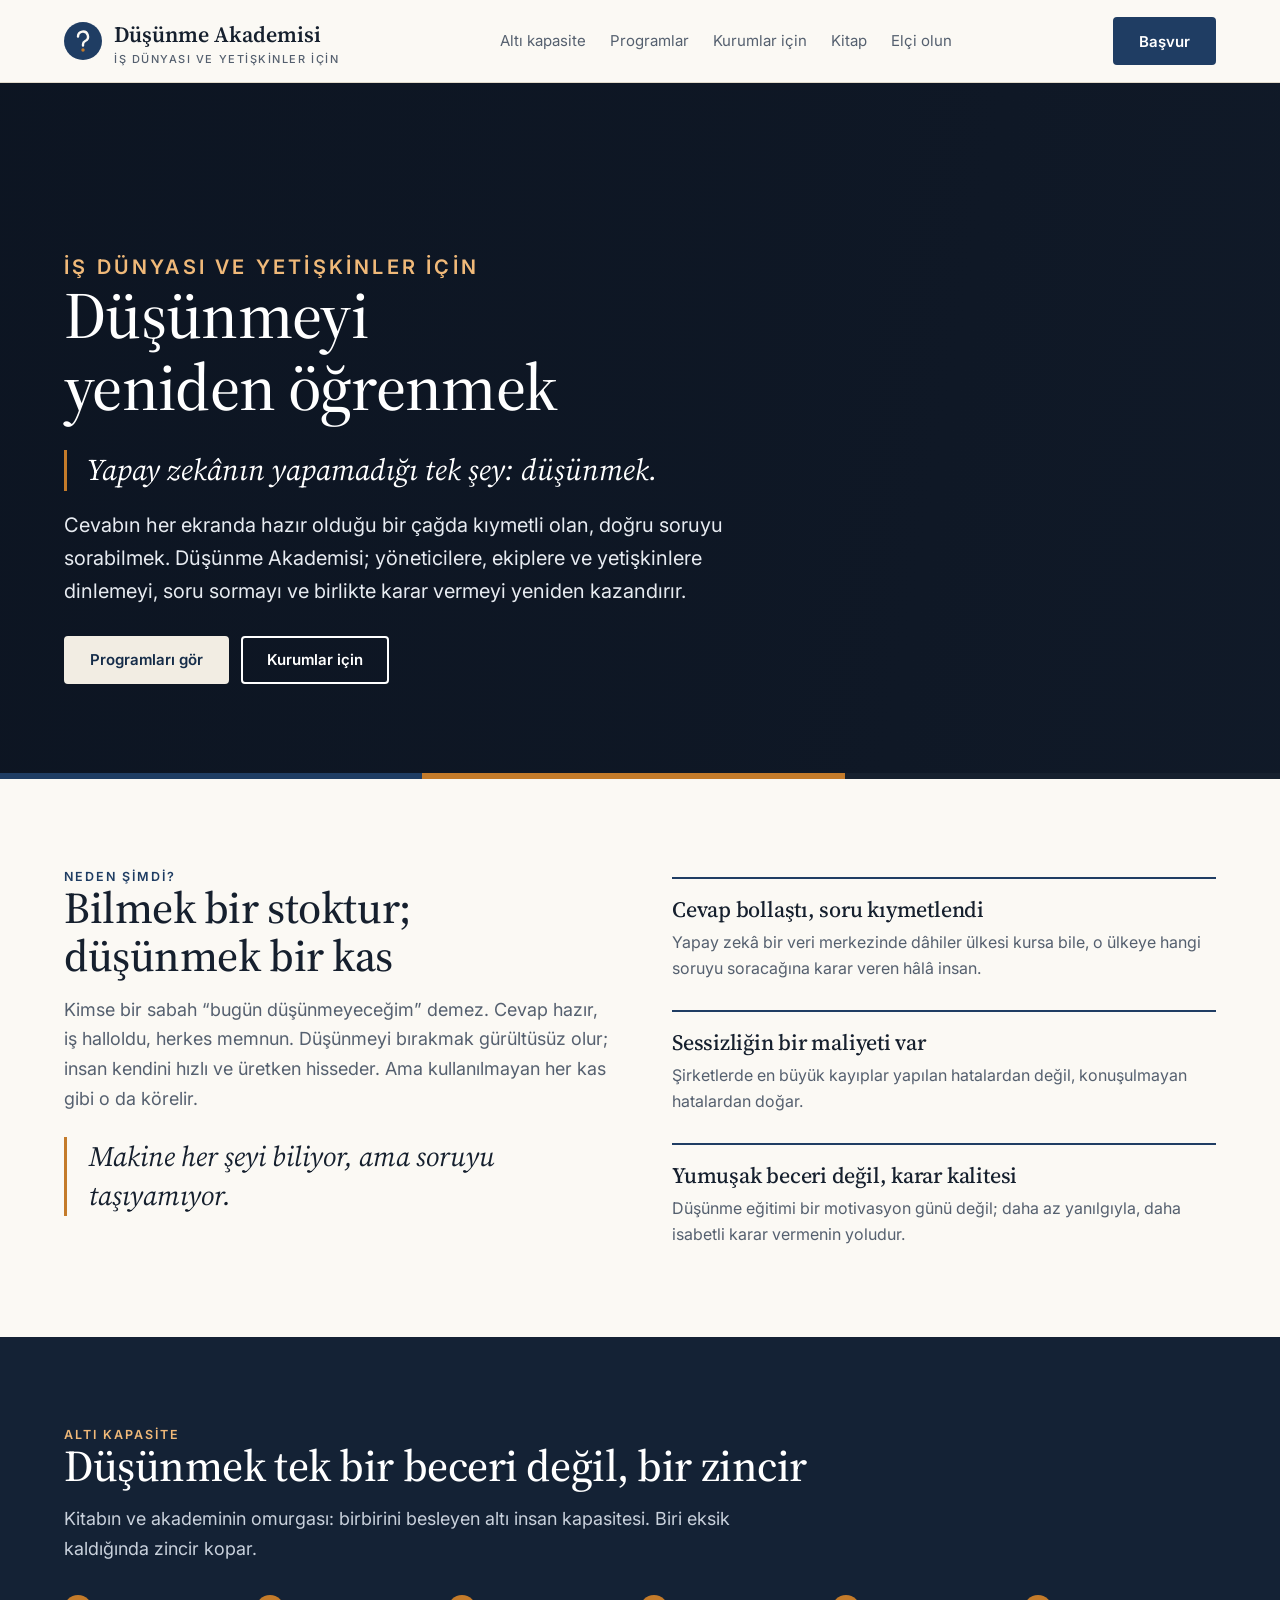
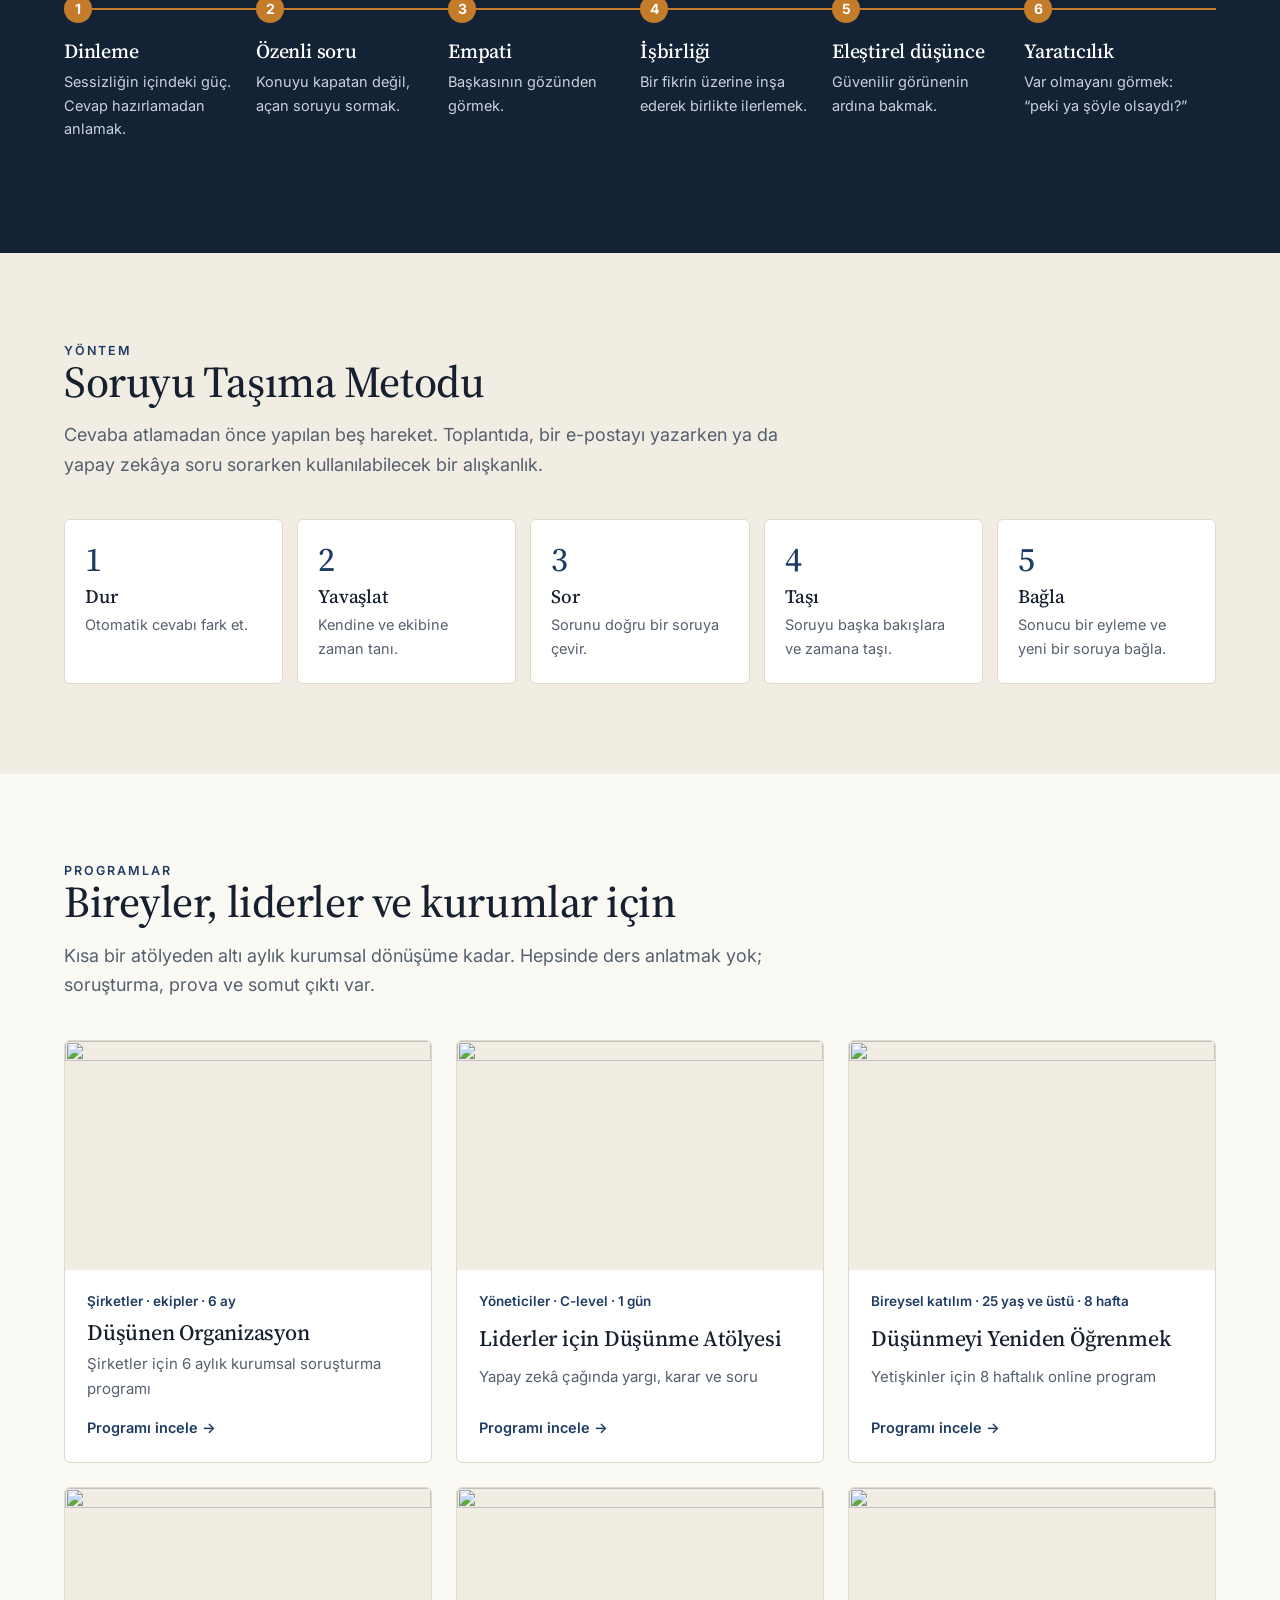
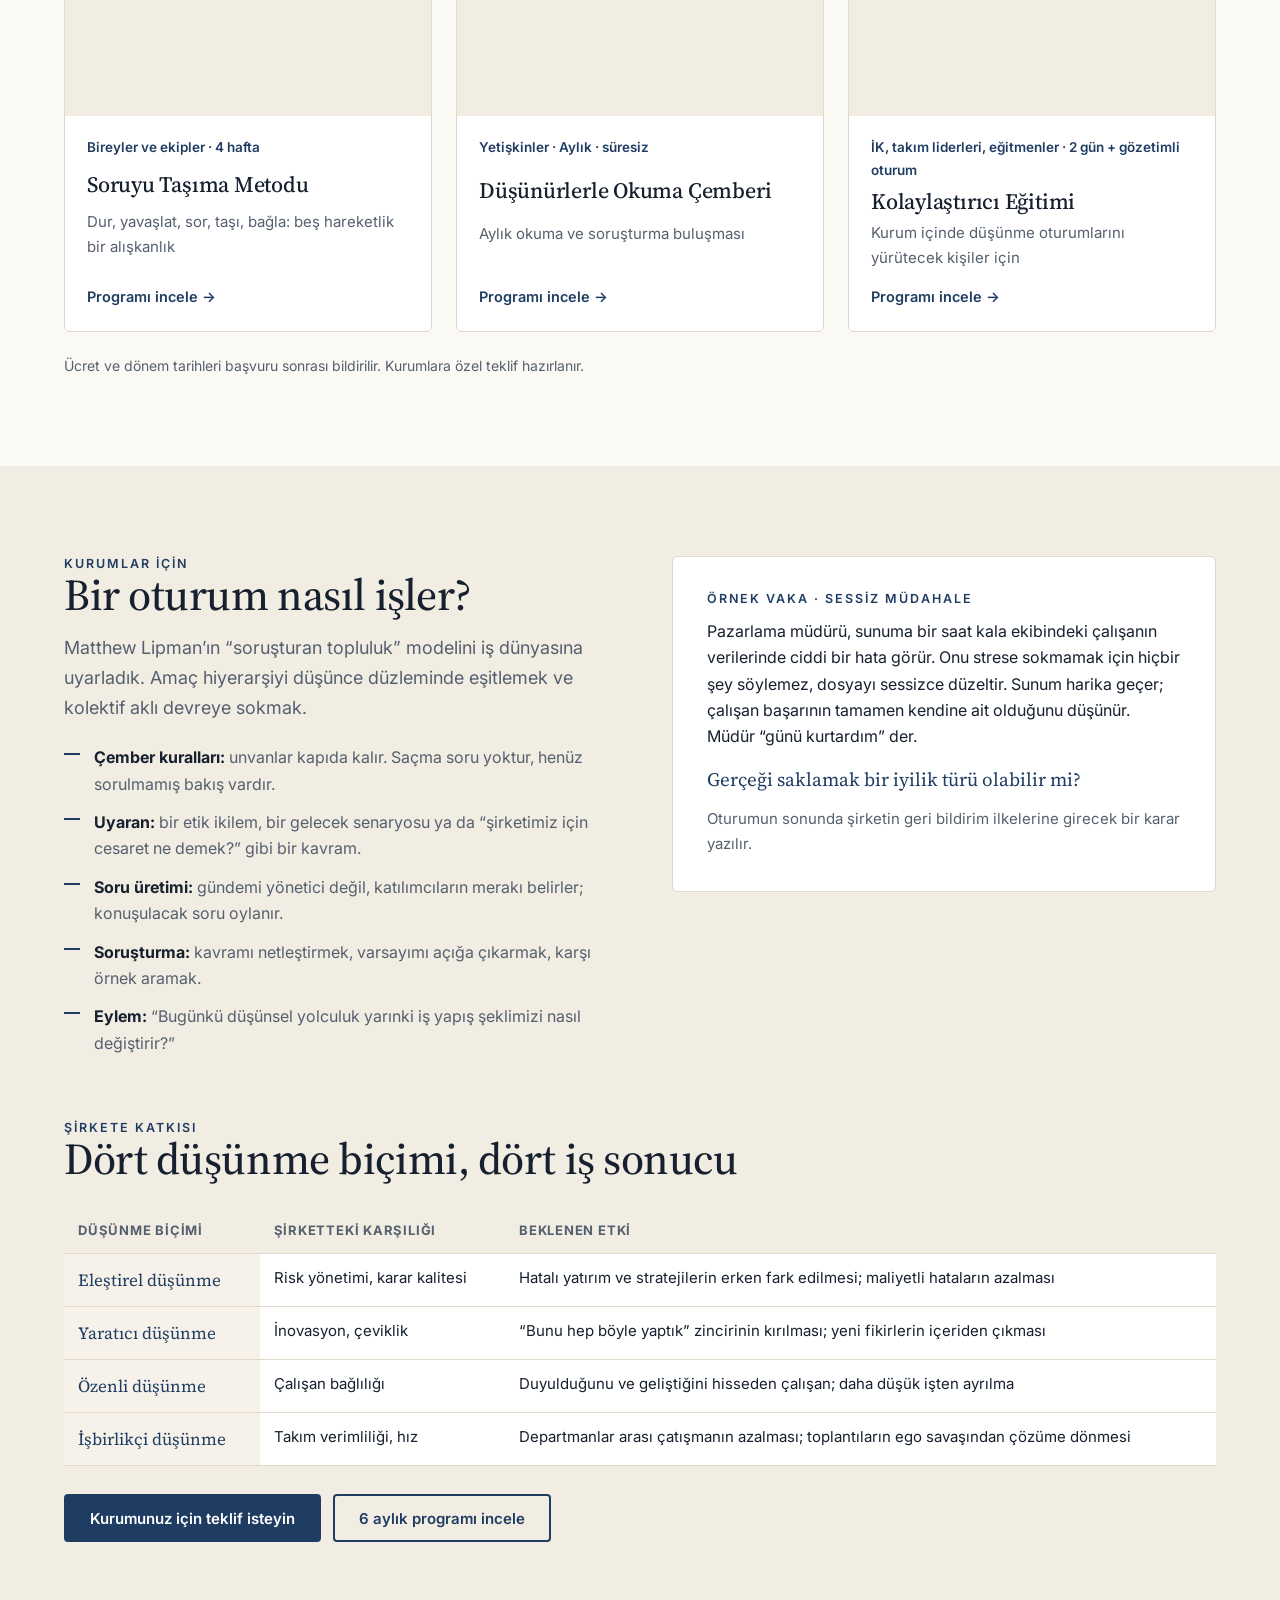
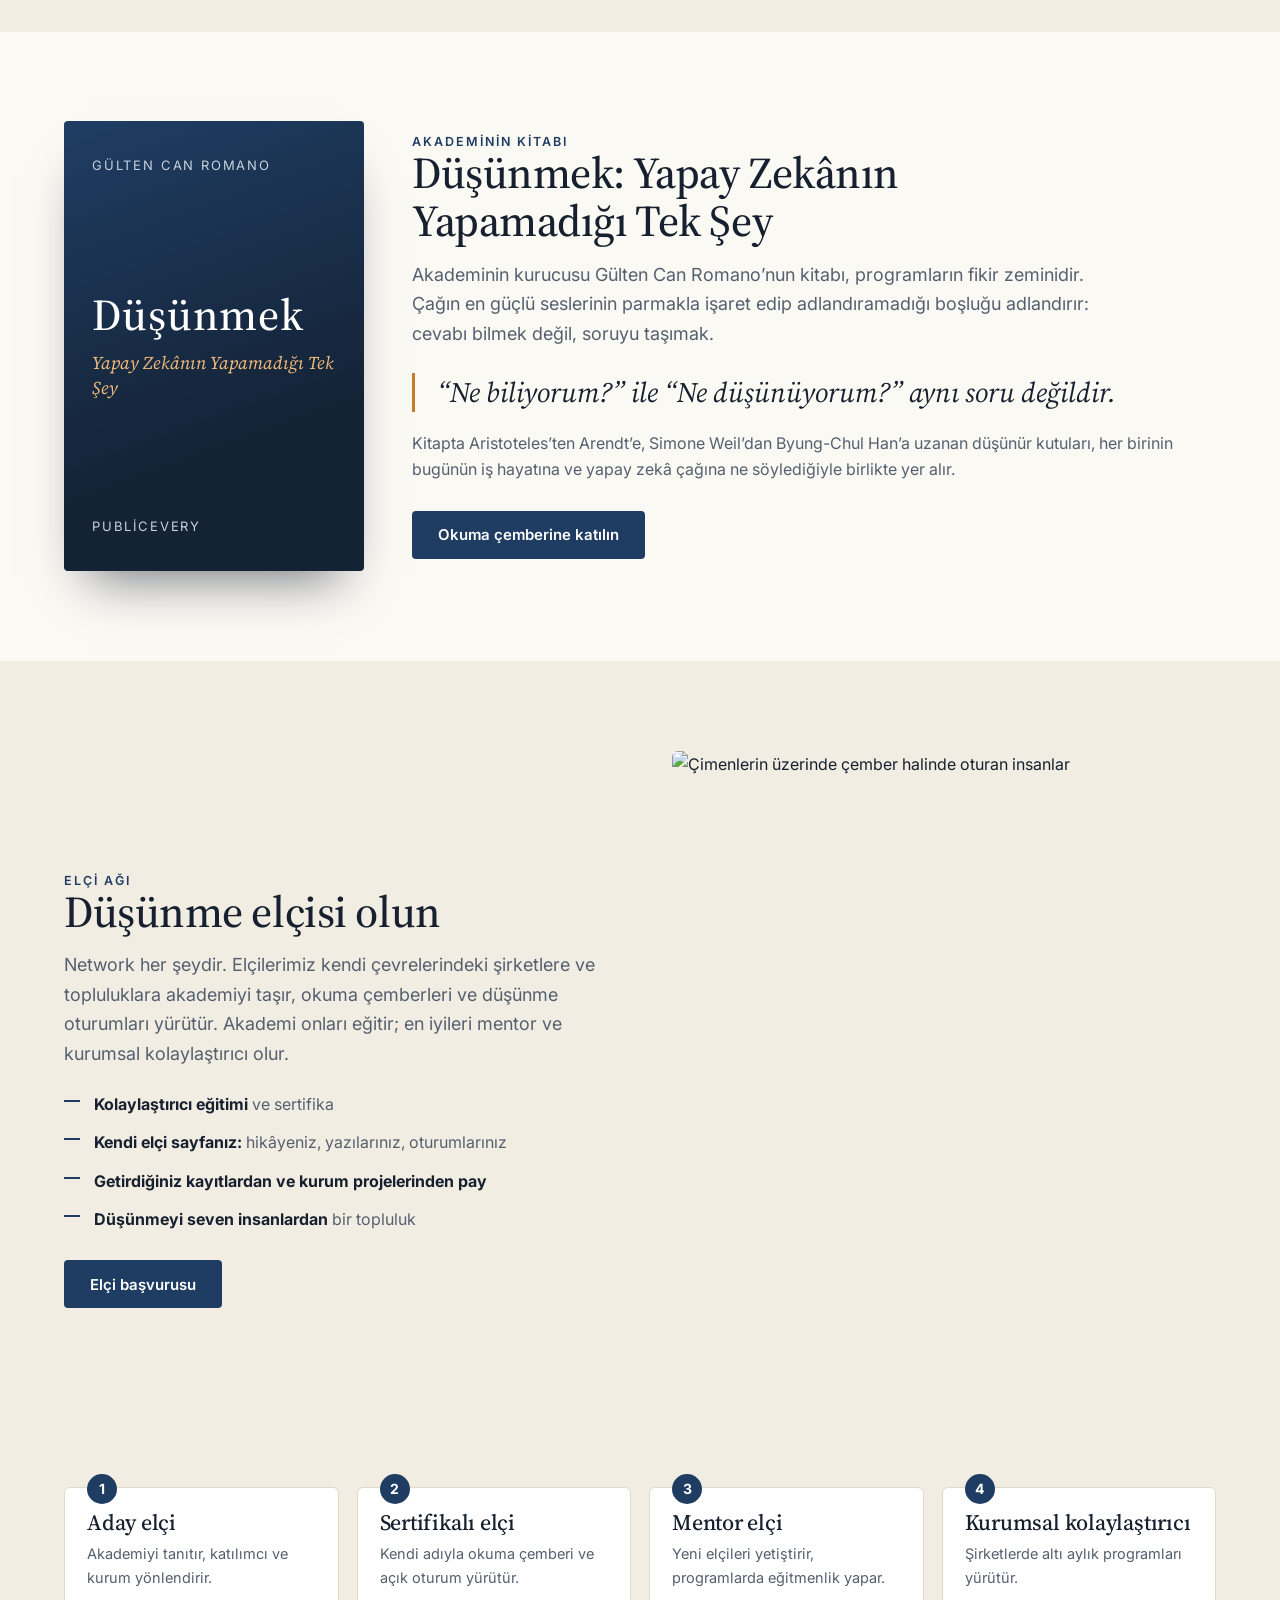
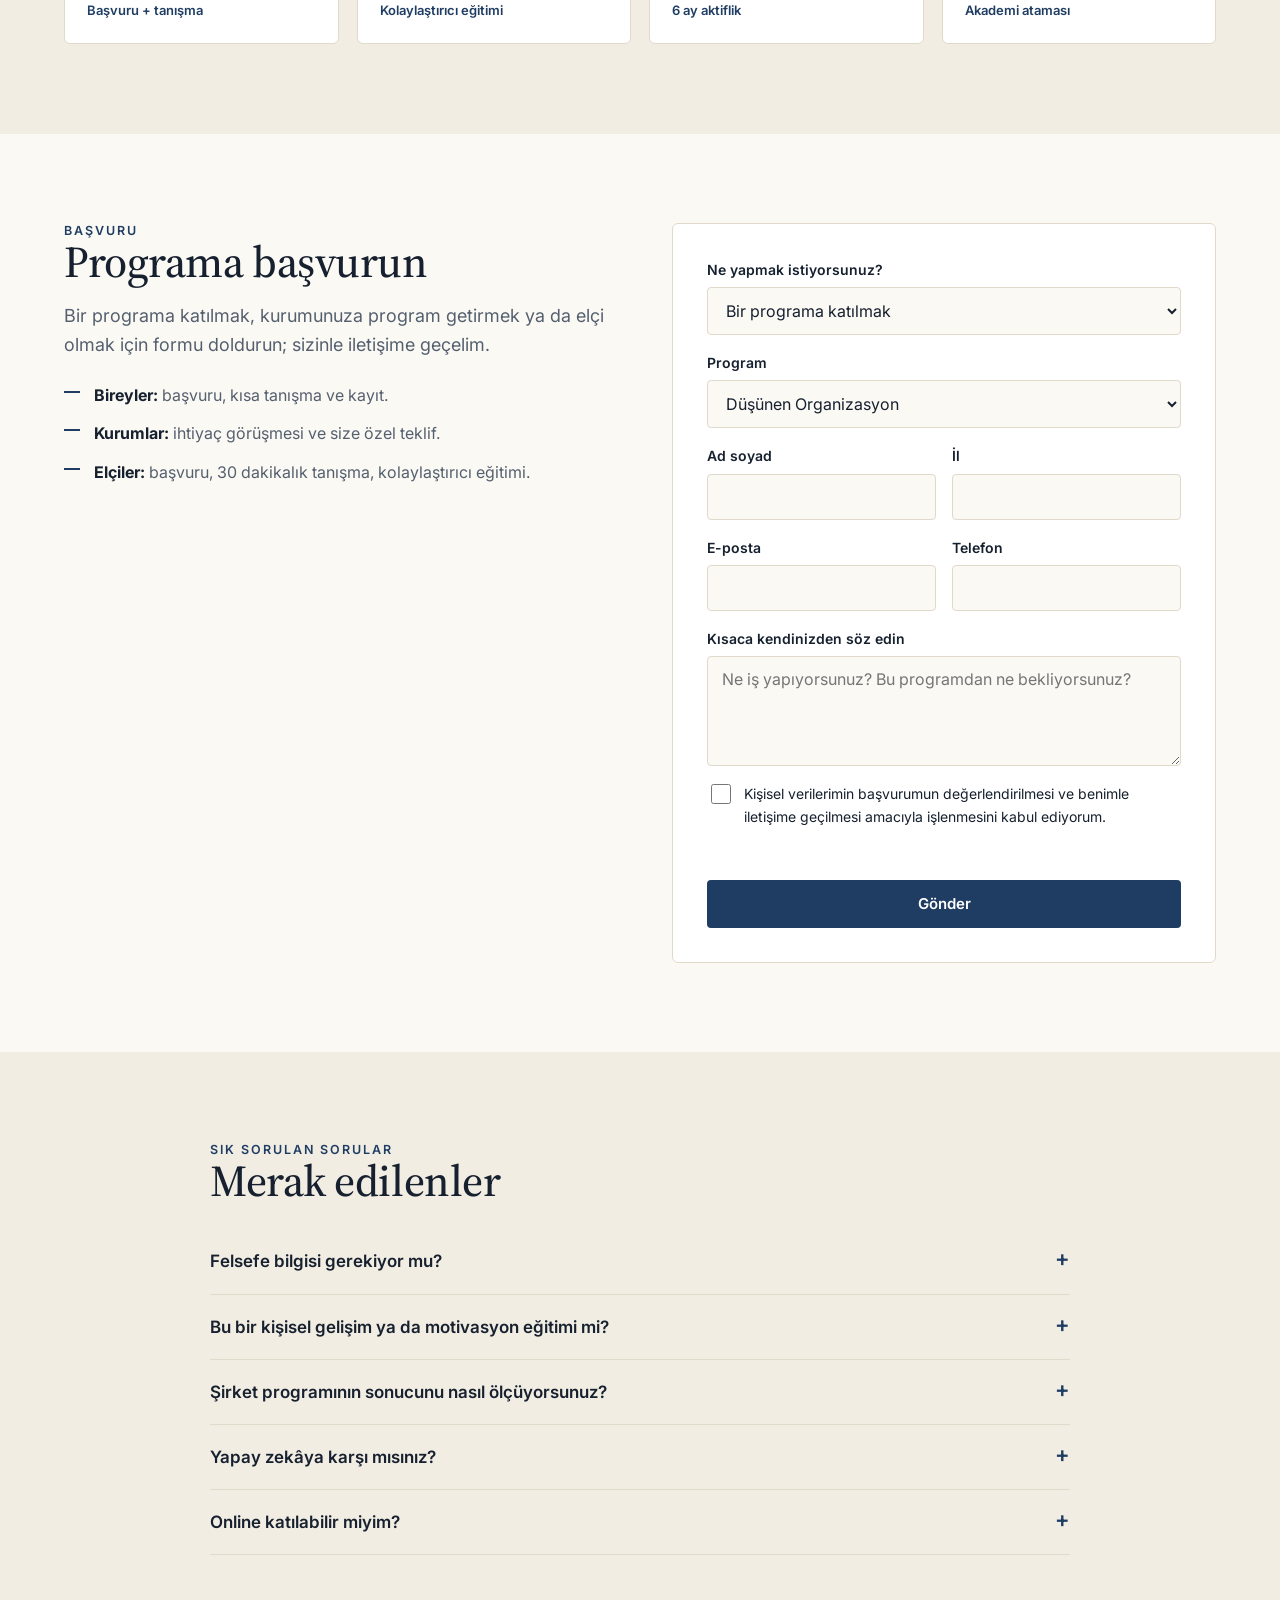
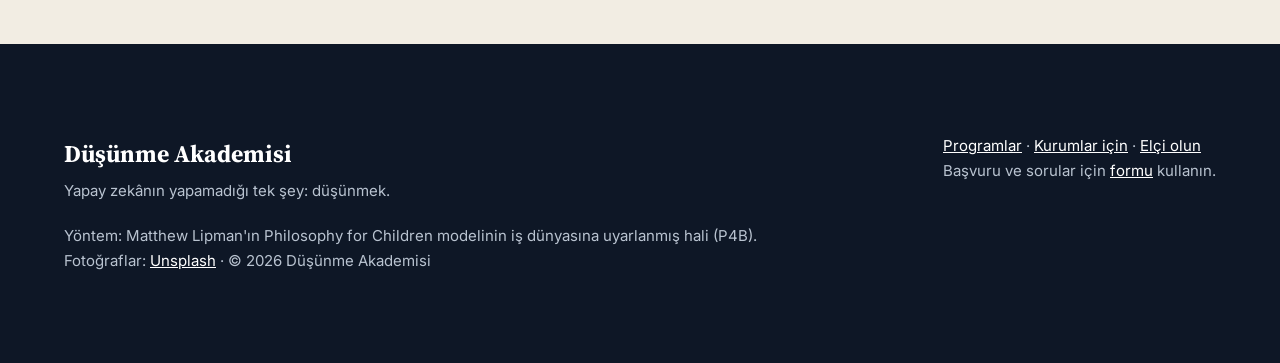
==== index.html @ ad2917e8 "Add files via upload" ====
<!DOCTYPE html>
<html lang="tr"><head><meta charset="utf-8"><meta name="viewport" content="width=device-width, initial-scale=1">
<title>Düşünme Akademisi — Yapay zekânın yapamadığı tek şey: düşünmek</title><meta name="description" content="İş dünyası ve yetişkinler için düşünme programları: liderler atölyesi, 6 aylık kurumsal soruşturma, Soruyu Taşıma Metodu, okuma çemberi ve elçi ağı."><link rel="canonical" href="https://cangulten-romano.github.io/dusunme-akademisi/">
<meta property="og:type" content="website"><meta property="og:site_name" content="Düşünme Akademisi"><meta property="og:title" content="Düşünme Akademisi — Yapay zekânın yapamadığı tek şey: düşünmek"><meta property="og:description" content="İş dünyası ve yetişkinler için düşünme programları: liderler atölyesi, 6 aylık kurumsal soruşturma, Soruyu Taşıma Metodu, okuma çemberi ve elçi ağı."><meta property="og:url" content="https://cangulten-romano.github.io/dusunme-akademisi/"><meta property="og:image" content="https://images.unsplash.com/photo-1616824726805-1c991ae55757?auto=format&fit=crop&w=1200&q=70"><meta name="twitter:card" content="summary_large_image">
<link rel="preconnect" href="https://fonts.googleapis.com"><link rel="preconnect" href="https://images.unsplash.com">
<link href="https://fonts.googleapis.com/css2?family=Source+Serif+4:ital,opsz,wght@0,8..60,400;0,8..60,500;0,8..60,600;1,8..60,400&family=Inter:wght@400;500;600;700&display=swap" rel="stylesheet">
<link rel="stylesheet" href="site.css">
<script type="application/ld+json">{"@context": "https://schema.org", "@type": "EducationalOrganization", "name": "Düşünme Akademisi", "url": "https://cangulten-romano.github.io/dusunme-akademisi/", "description": "İş dünyası ve yetişkinler için düşünme, soru sorma ve birlikte karar verme programları.", "founder": {"@type": "Person", "name": "Gülten Can Romano"}}</script>
</head><body>
<nav><a class="logo" href="index.html"><svg width="38" height="38" viewBox="0 0 38 38" aria-hidden="true"><rect width="38" height="38" rx="19" fill="#1f3d63"/><path d="M14 14.5a5 5 0 1 1 7.2 4.5c-1.4.7-2.2 1.6-2.2 3.2v1.3" stroke="#fbf9f4" stroke-width="2.4" fill="none" stroke-linecap="round"/><circle cx="19" cy="28" r="1.7" fill="#c47b2a"/></svg><span>Düşünme Akademisi<small>İş dünyası ve yetişkinler için</small></span></a>
<ul><li><a href="index.html#kapasiteler">Altı kapasite</a></li><li><a href="index.html#programlar">Programlar</a></li><li><a href="index.html#kurumlar">Kurumlar için</a></li><li><a href="index.html#kitap">Kitap</a></li><li><a href="index.html#elci">Elçi olun</a></li></ul>
<a class="btn" href="index.html#basvuru">Başvur</a></nav>

<header class="hero" style="background-image:url('https://images.unsplash.com/photo-1616824726805-1c991ae55757?auto=format&fit=crop&w=2000&q=70')"><div class="wrap">
<p class="kicker">İş dünyası ve yetişkinler için</p>
<h1>Düşünmeyi<br>yeniden öğrenmek</h1>
<p class="motto">Yapay zekânın yapamadığı tek şey: düşünmek.</p>
<p>Cevabın her ekranda hazır olduğu bir çağda kıymetli olan, doğru soruyu sorabilmek. Düşünme Akademisi; yöneticilere, ekiplere ve yetişkinlere dinlemeyi, soru sormayı ve birlikte karar vermeyi yeniden kazandırır.</p>
<div class="cta"><a class="btn light" href="#programlar">Programları gör</a><a class="btn lightline" href="#kurumlar">Kurumlar için</a></div>
</div></header>
<div class="rule" aria-hidden="true"></div>

<section class="band"><div class="wrap split" style="align-items:start">
<div><p class="kicker">Neden şimdi?</p>
<h2>Bilmek bir stoktur; düşünmek bir kas</h2>
<p class="lead">Kimse bir sabah “bugün düşünmeyeceğim” demez. Cevap hazır, iş halloldu, herkes memnun. Düşünmeyi bırakmak gürültüsüz olur; insan kendini hızlı ve üretken hisseder. Ama kullanılmayan her kas gibi o da körelir.</p>
<p class="quote">Makine her şeyi biliyor, ama soruyu taşıyamıyor.</p></div>
<div class="three" style="grid-template-columns:minmax(0,1fr);margin-top:8px">
<article><h3>Cevap bollaştı, soru kıymetlendi</h3><p>Yapay zekâ bir veri merkezinde dâhiler ülkesi kursa bile, o ülkeye hangi soruyu soracağına karar veren hâlâ insan.</p></article>
<article><h3>Sessizliğin bir maliyeti var</h3><p>Şirketlerde en büyük kayıplar yapılan hatalardan değil, konuşulmayan hatalardan doğar.</p></article>
<article><h3>Yumuşak beceri değil, karar kalitesi</h3><p>Düşünme eğitimi bir motivasyon günü değil; daha az yanılgıyla, daha isabetli karar vermenin yoludur.</p></article>
</div></div></section>

<section id="kapasiteler" class="band dark"><div class="wrap">
<p class="kicker">Altı kapasite</p>
<h2 style="color:#fff">Düşünmek tek bir beceri değil, bir zincir</h2>
<p class="lead">Kitabın ve akademinin omurgası: birbirini besleyen altı insan kapasitesi. Biri eksik kaldığında zincir kopar.</p>
<div class="chain">
<article><h3>Dinleme</h3><p>Sessizliğin içindeki güç. Cevap hazırlamadan anlamak.</p></article>
<article><h3>Özenli soru</h3><p>Konuyu kapatan değil, açan soruyu sormak.</p></article>
<article><h3>Empati</h3><p>Başkasının gözünden görmek.</p></article>
<article><h3>İşbirliği</h3><p>Bir fikrin üzerine inşa ederek birlikte ilerlemek.</p></article>
<article><h3>Eleştirel düşünce</h3><p>Güvenilir görünenin ardına bakmak.</p></article>
<article><h3>Yaratıcılık</h3><p>Var olmayanı görmek: “peki ya şöyle olsaydı?”</p></article>
</div></div></section>

<section class="band cream"><div class="wrap">
<p class="kicker">Yöntem</p>
<h2>Soruyu Taşıma Metodu</h2>
<p class="lead">Cevaba atlamadan önce yapılan beş hareket. Toplantıda, bir e-postayı yazarken ya da yapay zekâya soru sorarken kullanılabilecek bir alışkanlık.</p>
<div class="moves">
<article><b>1</b><h3>Dur</h3><p>Otomatik cevabı fark et.</p></article>
<article><b>2</b><h3>Yavaşlat</h3><p>Kendine ve ekibine zaman tanı.</p></article>
<article><b>3</b><h3>Sor</h3><p>Sorunu doğru bir soruya çevir.</p></article>
<article><b>4</b><h3>Taşı</h3><p>Soruyu başka bakışlara ve zamana taşı.</p></article>
<article><b>5</b><h3>Bağla</h3><p>Sonucu bir eyleme ve yeni bir soruya bağla.</p></article>
</div></div></section>

<section id="programlar" class="band"><div class="wrap">
<p class="kicker">Programlar</p>
<h2>Bireyler, liderler ve kurumlar için</h2>
<p class="lead">Kısa bir atölyeden altı aylık kurumsal dönüşüme kadar. Hepsinde ders anlatmak yok; soruşturma, prova ve somut çıktı var.</p>
<div class="cards"><a class="card" href="program-dusunen-organizasyon.html"><img src="https://images.unsplash.com/photo-1573164574511-73c773193279?auto=format&fit=crop&w=800&q=70" alt="" loading="lazy"><div><span class="m">Şirketler · ekipler · 6 ay</span><h3>Düşünen Organizasyon</h3><p>Şirketler için 6 aylık kurumsal soruşturma programı</p><span class="go">Programı incele →</span></div></a><a class="card" href="program-liderler-atolyesi.html"><img src="https://images.unsplash.com/photo-1586165368502-1bad197a6461?auto=format&fit=crop&w=800&q=70" alt="" loading="lazy"><div><span class="m">Yöneticiler · C-level · 1 gün</span><h3>Liderler için Düşünme Atölyesi</h3><p>Yapay zekâ çağında yargı, karar ve soru</p><span class="go">Programı incele →</span></div></a><a class="card" href="program-dusunmeyi-yeniden-ogrenmek.html"><img src="https://images.unsplash.com/photo-1483546416237-76fd26bbcdd1?auto=format&fit=crop&w=800&q=70" alt="" loading="lazy"><div><span class="m">Bireysel katılım · 25 yaş ve üstü · 8 hafta</span><h3>Düşünmeyi Yeniden Öğrenmek</h3><p>Yetişkinler için 8 haftalık online program</p><span class="go">Programı incele →</span></div></a><a class="card" href="program-soruyu-tasima-metodu.html"><img src="https://images.unsplash.com/photo-1509029032154-54ba8b3216d4?auto=format&fit=crop&w=800&q=70" alt="" loading="lazy"><div><span class="m">Bireyler ve ekipler · 4 hafta</span><h3>Soruyu Taşıma Metodu</h3><p>Dur, yavaşlat, sor, taşı, bağla: beş hareketlik bir alışkanlık</p><span class="go">Programı incele →</span></div></a><a class="card" href="program-okuma-cemberi.html"><img src="https://images.unsplash.com/photo-1525715843408-5c6ec44503b1?auto=format&fit=crop&w=800&q=70" alt="" loading="lazy"><div><span class="m">Yetişkinler · Aylık · süresiz</span><h3>Düşünürlerle Okuma Çemberi</h3><p>Aylık okuma ve soruşturma buluşması</p><span class="go">Programı incele →</span></div></a><a class="card" href="program-kolaylastirici-egitimi.html"><img src="https://images.unsplash.com/photo-1635321101901-7ac6eec3d371?auto=format&fit=crop&w=800&q=70" alt="" loading="lazy"><div><span class="m">İK, takım liderleri, eğitmenler · 2 gün + gözetimli oturum</span><h3>Kolaylaştırıcı Eğitimi</h3><p>Kurum içinde düşünme oturumlarını yürütecek kişiler için</p><span class="go">Programı incele →</span></div></a></div>
<p style="margin-top:22px;color:var(--soft);font-size:14px">Ücret ve dönem tarihleri başvuru sonrası bildirilir. Kurumlara özel teklif hazırlanır.</p>
</div></section>

<section id="kurumlar" class="band cream"><div class="wrap">
<div class="split" style="align-items:start">
<div><p class="kicker">Kurumlar için</p>
<h2>Bir oturum nasıl işler?</h2>
<p class="lead">Matthew Lipman’ın “soruşturan topluluk” modelini iş dünyasına uyarladık. Amaç hiyerarşiyi düşünce düzleminde eşitlemek ve kolektif aklı devreye sokmak.</p>
<ul class="ticks">
<li><b>Çember kuralları:</b> unvanlar kapıda kalır. Saçma soru yoktur, henüz sorulmamış bakış vardır.</li>
<li><b>Uyaran:</b> bir etik ikilem, bir gelecek senaryosu ya da “şirketimiz için cesaret ne demek?” gibi bir kavram.</li>
<li><b>Soru üretimi:</b> gündemi yönetici değil, katılımcıların merakı belirler; konuşulacak soru oylanır.</li>
<li><b>Soruşturma:</b> kavramı netleştirmek, varsayımı açığa çıkarmak, karşı örnek aramak.</li>
<li><b>Eylem:</b> “Bugünkü düşünsel yolculuk yarınki iş yapış şeklimizi nasıl değiştirir?”</li>
</ul></div>
<div class="case"><p class="kicker">Örnek vaka · Sessiz müdahale</p>
<p style="margin-top:12px">Pazarlama müdürü, sunuma bir saat kala ekibindeki çalışanın verilerinde ciddi bir hata görür. Onu strese sokmamak için hiçbir şey söylemez, dosyayı sessizce düzeltir. Sunum harika geçer; çalışan başarının tamamen kendine ait olduğunu düşünür. Müdür “günü kurtardım” der.</p>
<p class="q">Gerçeği saklamak bir iyilik türü olabilir mi?</p>
<p style="color:var(--soft);font-size:15px">Oturumun sonunda şirketin geri bildirim ilkelerine girecek bir karar yazılır.</p></div>
</div>
<p class="kicker" style="margin-top:64px">Şirkete katkısı</p><h2>Dört düşünme biçimi, dört iş sonucu</h2>
<div class="scroll"><table><thead><tr><th>Düşünme biçimi</th><th>Şirketteki karşılığı</th><th>Beklenen etki</th></tr></thead><tbody>
<tr><td class="u">Eleştirel düşünme</td><td>Risk yönetimi, karar kalitesi</td><td>Hatalı yatırım ve stratejilerin erken fark edilmesi; maliyetli hataların azalması</td></tr>
<tr><td class="u">Yaratıcı düşünme</td><td>İnovasyon, çeviklik</td><td>“Bunu hep böyle yaptık” zincirinin kırılması; yeni fikirlerin içeriden çıkması</td></tr>
<tr><td class="u">Özenli düşünme</td><td>Çalışan bağlılığı</td><td>Duyulduğunu ve geliştiğini hisseden çalışan; daha düşük işten ayrılma</td></tr>
<tr><td class="u">İşbirlikçi düşünme</td><td>Takım verimliliği, hız</td><td>Departmanlar arası çatışmanın azalması; toplantıların ego savaşından çözüme dönmesi</td></tr>
</tbody></table></div>
<div class="cta"><a class="btn" href="index.html?tip=kurum#basvuru" data-tip="kurum">Kurumunuz için teklif isteyin</a><a class="btn line" href="program-dusunen-organizasyon.html">6 aylık programı incele</a></div>
</div></section>

<section id="kitap" class="band"><div class="wrap book">
<div class="cover" role="img" aria-label="Düşünmek kitabının kapağı"><span>Gülten Can Romano</span><div><b>Düşünmek</b><i>Yapay Zekânın Yapamadığı Tek Şey</i></div><span>Publicevery</span></div>
<div><p class="kicker">Akademinin kitabı</p>
<h2>Düşünmek: Yapay Zekânın Yapamadığı Tek Şey</h2>
<p class="lead">Akademinin kurucusu Gülten Can Romano’nun kitabı, programların fikir zeminidir. Çağın en güçlü seslerinin parmakla işaret edip adlandıramadığı boşluğu adlandırır: cevabı bilmek değil, soruyu taşımak.</p>
<p class="quote">“Ne biliyorum?” ile “Ne düşünüyorum?” aynı soru değildir.</p>
<p style="color:var(--soft);margin-top:18px">Kitapta Aristoteles’ten Arendt’e, Simone Weil’dan Byung-Chul Han’a uzanan düşünür kutuları, her birinin bugünün iş hayatına ve yapay zekâ çağına ne söylediğiyle birlikte yer alır.</p>
<div class="cta"><a class="btn" href="program-okuma-cemberi.html">Okuma çemberine katılın</a></div></div>
</div></section>

<section id="elci" class="band cream"><div class="wrap split">
<div>
<p class="kicker">Elçi ağı</p>
<h2>Düşünme elçisi olun</h2>
<p class="lead">Network her şeydir. Elçilerimiz kendi çevrelerindeki şirketlere ve topluluklara akademiyi taşır, okuma çemberleri ve düşünme oturumları yürütür. Akademi onları eğitir; en iyileri mentor ve kurumsal kolaylaştırıcı olur.</p>
<ul class="ticks">
<li><b>Kolaylaştırıcı eğitimi</b> ve sertifika</li>
<li><b>Kendi elçi sayfanız:</b> hikâyeniz, yazılarınız, oturumlarınız</li>
<li><b>Getirdiğiniz kayıtlardan ve kurum projelerinden pay</b></li>
<li><b>Düşünmeyi seven insanlardan</b> bir topluluk</li>
</ul>
<div class="cta"><a class="btn" href="index.html?tip=elci#basvuru" data-tip="elci">Elçi başvurusu</a></div>
</div>
<div class="photo"><img src="https://images.unsplash.com/photo-1555069855-e580a9adbf43?auto=format&fit=crop&w=1000&q=70" alt="Çimenlerin üzerinde çember halinde oturan insanlar" loading="lazy"></div>
</div>
<div class="wrap ladder" style="margin-top:56px">
<article><span class="n">1</span><h3>Aday elçi</h3><p>Akademiyi tanıtır, katılımcı ve kurum yönlendirir.</p><div class="k">Başvuru + tanışma</div></article>
<article><span class="n">2</span><h3>Sertifikalı elçi</h3><p>Kendi adıyla okuma çemberi ve açık oturum yürütür.</p><div class="k">Kolaylaştırıcı eğitimi</div></article>
<article><span class="n">3</span><h3>Mentor elçi</h3><p>Yeni elçileri yetiştirir, programlarda eğitmenlik yapar.</p><div class="k">6 ay aktiflik</div></article>
<article><span class="n">4</span><h3>Kurumsal kolaylaştırıcı</h3><p>Şirketlerde altı aylık programları yürütür.</p><div class="k">Akademi ataması</div></article>
</div></section>

<section id="basvuru" class="band"><div class="wrap split" style="align-items:start">
<div><p class="kicker">Başvuru</p><h2 id="fh">Bize yazın</h2>
<p class="lead" id="fl">Bir programa katılmak, kurumunuza program getirmek ya da elçi olmak için formu doldurun; sizinle iletişime geçelim.</p>
<ul class="ticks"><li><b>Bireyler:</b> başvuru, kısa tanışma ve kayıt.</li><li><b>Kurumlar:</b> ihtiyaç görüşmesi ve size özel teklif.</li><li><b>Elçiler:</b> başvuru, 30 dakikalık tanışma, kolaylaştırıcı eğitimi.</li></ul></div>
<div>
<form id="f" action="https://formspree.io/f/mrpqpazq" method="POST" novalidate>
<input type="hidden" name="_subject" id="subj" value="Düşünme Akademisi – program başvurusu">
<label for="tip">Ne yapmak istiyorsunuz?<select id="tip" name="tip"><option value="program">Bir programa katılmak</option><option value="kurum">Kurumuma program getirmek</option><option value="elci">Elçi olmak</option></select></label>
<label for="program" id="program-l">Program<select id="program" name="program"><option value="dusunen-organizasyon">Düşünen Organizasyon</option><option value="liderler-atolyesi">Liderler için Düşünme Atölyesi</option><option value="dusunmeyi-yeniden-ogrenmek">Düşünmeyi Yeniden Öğrenmek</option><option value="soruyu-tasima-metodu">Soruyu Taşıma Metodu</option><option value="okuma-cemberi">Düşünürlerle Okuma Çemberi</option><option value="kolaylastirici-egitimi">Kolaylaştırıcı Eğitimi</option></select></label>
<div class="row"><label for="ad">Ad soyad<input id="ad" name="ad" autocomplete="name" required></label><label for="il">İl<input id="il" name="il" required></label></div>
<div class="row"><label for="eposta">E-posta<input id="eposta" name="email" type="email" autocomplete="email" required></label><label for="tel">Telefon<input id="tel" name="tel" type="tel" autocomplete="tel" required></label></div>
<div class="row" id="kurum-l" hidden><label for="kurum">Kurumun adı<input id="kurum" name="kurum" autocomplete="organization"></label><label for="kisi">Katılımcı sayısı<input id="kisi" name="katilimci_sayisi" inputmode="numeric"></label></div>
<label for="mesaj"><span id="mesaj-t">Kısaca kendinizden söz edin</span><textarea id="mesaj" name="mesaj"></textarea></label>
<label class="chk" for="kvkk"><input id="kvkk" name="kvkk_onay" value="evet" type="checkbox" required><span>Kişisel verilerimin başvurumun değerlendirilmesi ve benimle iletişime geçilmesi amacıyla işlenmesini kabul ediyorum.</span></label>
<p class="err" id="err" role="alert"></p>
<button class="btn" type="submit" id="gonder">Gönder</button>
</form>
<div class="ok" id="ok" role="status"><h3>Teşekkürler, mesajınız bize ulaştı</h3><p style="margin-top:8px;color:var(--soft)" id="okmsg"></p></div>
</div></div></section>

<section id="sss" class="band cream"><div class="wrap" style="max-width:860px">
<p class="kicker">Sık sorulan sorular</p><h2>Merak edilenler</h2>
<div style="margin-top:24px">
<details><summary>Felsefe bilgisi gerekiyor mu?</summary><p>Hayır. Programlar felsefe dersi değildir; düşünürler yalnızca birer uyaran olarak kullanılır. Gereken tek şey merak ve konuşmaya açık olmak.</p></details>
<details><summary>Bu bir kişisel gelişim ya da motivasyon eğitimi mi?</summary><p>Hayır. Hazır cevap ya da formül verilmez. Birlikte soru üretilir, soruşturulur ve somut bir karar ya da ilkeyle bitirilir.</p></details>
<details><summary>Şirket programının sonucunu nasıl ölçüyorsunuz?</summary><p>Oturumlar bir değerlendirme rubriğiyle izlenir; program başında ve sonunda ekip içi güven, karar süreçleri ve toplantı kalitesi üzerine kısa ölçümler yapılır, kuruma rapor verilir.</p></details>
<details><summary>Yapay zekâya karşı mısınız?</summary><p>Hayır. Yapay zekâyı düşünmenin yerine değil yanına koymayı öğretiyoruz: ona hangi soruyu soracağınıza ve cevabını nasıl sınayacağınıza karar veren siz olun diye.</p></details>
<details><summary>Online katılabilir miyim?</summary><p>Bireysel programlar online yürür. Liderler atölyesi ve kolaylaştırıcı eğitimi yüz yüzedir; okuma çemberi İstanbul’da ve online buluşur.</p></details>
</div></div></section>

<footer class="band"><div class="wrap">
<div><b style="font-family:'Source Serif 4',serif;font-size:24px">Düşünme Akademisi</b><p style="margin-top:6px">Yapay zekânın yapamadığı tek şey: düşünmek.</p></div>
<div><p><a href="index.html#programlar">Programlar</a> · <a href="index.html#kurumlar">Kurumlar için</a> · <a href="index.html#elci">Elçi olun</a></p><p>Başvuru ve sorular için <a href="index.html#basvuru">formu</a> kullanın.</p></div>
<div><p>Yöntem: Matthew Lipman'ın Philosophy for Children modelinin iş dünyasına uyarlanmış hali (P4B).</p><p>Fotoğraflar: <a href="https://unsplash.com" rel="noopener">Unsplash</a> · © 2026 Düşünme Akademisi</p></div>
</div></footer>
<script>
{
const $=id=>document.getElementById(id),f=$('f'),err=$('err');
function upd(){const t=$('tip').value;$('program-l').hidden=t!=='program';$('kurum-l').hidden=t!=='kurum';
 $('subj').value='Düşünme Akademisi – '+({program:'program başvurusu',elci:'elçi başvurusu',kurum:'kurum talebi'})[t];
 $('fh').textContent=({program:'Programa başvurun',elci:'Elçi başvurusu',kurum:'Kurumunuz için teklif'})[t];
 $('mesaj-t').textContent=({program:'Kısaca kendinizden söz edin',elci:'Neden düşünme elçisi olmak istiyorsunuz?',kurum:'İhtiyacınız'})[t];
 $('mesaj').placeholder=({program:'Ne iş yapıyorsunuz? Bu programdan ne bekliyorsunuz?',elci:'Hangi çevrelere ve şirketlere ulaşabilirsiniz?',kurum:'Hangi ekip, hangi konu (geri bildirim, karar alma, liderlik…), tercih ettiğiniz tarih'})[t];}
$('tip').addEventListener('change',upd);
document.querySelectorAll('[data-tip]').forEach(a=>a.addEventListener('click',()=>{$('tip').value=a.dataset.tip;upd()}));
const q=new URLSearchParams(location.search);if(q.get('tip'))$('tip').value=q.get('tip');if(q.get('program')){$('tip').value='program';$('program').value=q.get('program')}
upd();
f.addEventListener('submit',e=>{e.preventDefault();
 const need=['ad','il','eposta','tel'].filter(id=>!$(id).value.trim());
 if(need.length){err.textContent='Lütfen ad, il, e-posta ve telefon alanlarını doldurun.';$(need[0]).focus();return}
 if(!/^\S+@\S+\.\S+$/.test($('eposta').value.trim())){err.textContent='E-posta adresini kontrol edin.';$('eposta').focus();return}
 if($('tip').value==='kurum'&&!$('kurum').value.trim()){err.textContent='Lütfen kurumun adını yazın.';$('kurum').focus();return}
 if(!$('kvkk').checked){err.textContent='Devam etmek için kişisel veri onayını işaretleyin.';return}
 err.textContent='';const b=$('gonder');b.disabled=true;b.textContent='Gönderiliyor…';
 const fd=new FormData(f);if($('program-l').hidden)fd.delete('program');if($('kurum-l').hidden){fd.delete('kurum');fd.delete('katilimci_sayisi')}
 fetch(f.action,{method:'POST',body:fd,headers:{Accept:'application/json'}}).then(async r=>{if(!r.ok){let m='';try{m=((await r.json()).errors||[]).map(x=>x.message).join(' ')}catch(_){}throw new Error(m)}
  $('okmsg').textContent=$('ad').value.trim()+', mesajınız alındı. En kısa sürede sizinle iletişime geçeceğiz.';f.style.display='none';$('ok').classList.add('show')})
 .catch(x=>{err.textContent=x.message?('Gönderilemedi: '+x.message):'Şu an gönderilemedi. Lütfen birazdan tekrar deneyin.'})
 .finally(()=>{b.disabled=false;b.textContent='Gönder'})});
}
</script>
</body></html>
---- site.css ----
:root{--ink:#16202e;--soft:#55606f;--bordo:#1f3d63;--bordod:#152c49;--cream:#f2ede3;--paper:#fbf9f4;--gold:#c47b2a;--line:#e1dacb}
*{box-sizing:border-box;min-width:0}
html{scroll-behavior:smooth}
body{margin:0;background:var(--paper);color:var(--ink);font:16px/1.65 Inter,system-ui,sans-serif;overflow-x:clip}
a{color:inherit}img{display:block;max-width:100%}
h1,h2,h3{font-family:'Source Serif 4',Georgia,serif;font-weight:500;line-height:1.1;letter-spacing:-.01em;text-wrap:balance;margin:0}
h1{font-size:clamp(38px,5.4vw,66px)}h2{font-size:clamp(30px,3.6vw,44px)}h3{font-size:22px}
p{margin:0}
.wrap{max-width:1180px;margin:0 auto}
.band{padding-block:clamp(52px,7vw,100px);padding-inline:max(5vw,16px)}
.kicker{font:600 12.5px Inter,sans-serif;letter-spacing:.16em;text-transform:uppercase;color:var(--bordo)}
.lead{font-size:18px;color:var(--soft);margin-top:14px;max-width:40em}
.center{text-align:center}.center .lead{margin-inline:auto}
nav{display:flex;flex-wrap:wrap;align-items:center;justify-content:space-between;gap:12px 24px;padding:16px max(5vw,16px);background:var(--paper);border-bottom:1px solid var(--line);position:sticky;top:0;z-index:10}
.logo{display:flex;align-items:center;gap:12px;text-decoration:none;font-family:'Source Serif 4',serif;font-size:22px;font-weight:600;color:var(--ink)}
.logo small{display:block;font:500 11px Inter,sans-serif;letter-spacing:.14em;text-transform:uppercase;color:var(--soft)}
nav ul{display:flex;flex-wrap:wrap;gap:6px 24px;list-style:none;margin:0;padding:0;font-size:15px}
nav ul a{text-decoration:none;color:var(--soft)}nav ul a:hover{color:var(--bordo)}
.btn{display:inline-flex;align-items:center;justify-content:center;min-height:48px;padding:0 24px;border-radius:4px;font:600 15px Inter,sans-serif;text-decoration:none;border:2px solid var(--bordo);background:var(--bordo);color:#fff;cursor:pointer}
.btn:hover{background:var(--bordod);border-color:var(--bordod)}
.btn.line{background:transparent;color:var(--bordo)}
.btn.light{background:var(--cream);border-color:var(--cream);color:var(--bordod)}
.btn.lightline{background:transparent;border-color:#fff;color:#fff}
.btn:focus-visible,input:focus-visible,select:focus-visible,textarea:focus-visible,summary:focus-visible{outline:3px solid var(--gold);outline-offset:2px}
.cta{display:flex;flex-wrap:wrap;gap:12px;margin-top:28px}
.hero{position:relative;color:#fff;padding:clamp(90px,12vw,160px) max(5vw,16px) clamp(56px,7vw,96px);background:#121c2b center/cover}
.hero::before{content:"";position:absolute;inset:0;background:linear-gradient(100deg,rgba(12,20,33,.88) 0%,rgba(12,20,33,.62) 55%,rgba(12,20,33,.3))}
.hero .wrap{position:relative}
.hero p{font-size:clamp(17px,1.6vw,20px);max-width:36em;margin-top:18px;color:#e7ebf1}
.hero .kicker{color:#f0b979}
.rule{height:6px;background:linear-gradient(90deg,var(--bordo) 0 33%,var(--gold) 33% 66%,var(--ink) 66%)}
.three{display:grid;grid-template-columns:repeat(3,minmax(0,1fr));gap:28px;margin-top:40px}
.three article{border-top:2px solid var(--bordo);padding-top:18px}
.three p{color:var(--soft);margin-top:8px}
.cards{display:grid;grid-template-columns:repeat(auto-fill,minmax(300px,1fr));gap:24px;margin-top:40px}
.card{display:flex;flex-direction:column;background:#fff;border:1px solid var(--line);border-radius:6px;overflow:hidden;text-decoration:none;transition:box-shadow .2s,transform .2s}
.card:hover{box-shadow:0 18px 40px -26px rgba(20,35,60,.45);transform:translateY(-2px)}
.card img{width:100%;aspect-ratio:16/10;object-fit:cover;background:var(--cream)}
.card div{padding:20px 22px 22px;display:grid;gap:8px;flex:1}
.card .m{font-size:13.5px;color:var(--bordo);font-weight:600}
.card p{color:var(--soft);font-size:15px}
.card .go{margin-top:auto;padding-top:6px;color:var(--bordo);font-weight:600;font-size:14.5px}
.cream{background:var(--cream)}
.dark{background:#142235;color:#eef1f5}.dark .lead,.dark p{color:#c9d1dc}.dark .kicker{color:#f0b979}
.steps{display:grid;grid-template-columns:repeat(3,minmax(0,1fr));gap:2px;margin-top:40px;background:var(--line);border:1px solid var(--line)}
.steps article{background:var(--paper);padding:26px}
.steps .n{font:500 44px/1 'Source Serif 4',serif;color:var(--gold)}
.steps .age{font-size:14px;font-weight:600;color:var(--bordo);margin-top:10px}
.steps p{color:var(--soft);font-size:15px;margin-top:8px}
.method{display:grid;grid-template-columns:repeat(3,minmax(0,1fr));gap:24px;margin-top:40px}
.method div{border-left:2px solid var(--gold);padding-left:18px}
.method b{display:block;font-family:'Source Serif 4',serif;font-size:20px;font-weight:500;color:#fff}
.method span{display:block;font-size:13px;letter-spacing:.08em;text-transform:uppercase;color:#f0b979;margin-bottom:6px}
.ladder{display:grid;grid-template-columns:repeat(4,minmax(0,1fr));gap:18px;margin-top:40px}
.ladder article{background:#fff;border:1px solid var(--line);border-radius:6px;padding:22px;position:relative}
.ladder .n{position:absolute;top:-14px;left:22px;background:var(--bordo);color:#fff;font-weight:700;width:30px;height:30px;border-radius:50%;display:grid;place-items:center;font-size:14px}
.ladder p{color:var(--soft);font-size:14.5px;margin-top:8px}
.ladder .k{font-size:13px;font-weight:600;color:var(--bordo);margin-top:10px}
.split{display:grid;grid-template-columns:minmax(0,1fr) minmax(0,1fr);gap:40px 64px;align-items:center}
.photo{border-radius:6px;overflow:hidden;aspect-ratio:4/5;background:var(--cream)}.photo img{width:100%;height:100%;object-fit:cover}
ul.ticks{list-style:none;padding:0;margin:22px 0 0;display:grid;gap:12px}
ul.ticks li{padding-left:30px;position:relative;color:var(--soft)}
ul.ticks li::before{content:"";position:absolute;left:0;top:9px;width:16px;height:2px;background:var(--bordo)}
ul.ticks b{color:var(--ink)}
form{display:grid;gap:16px;background:#fff;border:1px solid var(--line);border-radius:6px;padding:clamp(20px,3vw,34px)}
.row{display:grid;grid-template-columns:repeat(2,minmax(0,1fr));gap:16px}
label{display:grid;gap:6px;font-size:14px;font-weight:600}
input,select,textarea{font:16px Inter,sans-serif;padding:12px 14px;border:1px solid var(--line);border-radius:4px;background:var(--paper);color:var(--ink);width:100%}
textarea{min-height:110px;resize:vertical}
.chk{display:flex;gap:10px;align-items:flex-start;font-weight:400;font-size:14px}.chk input{width:20px;height:20px;margin-top:2px;flex:none}
.err{color:#b3261e;font-size:14px;min-height:20px}
.ok{display:none;background:#fff;border:1px solid var(--gold);border-radius:6px;padding:30px}.ok.show{display:block}
[hidden]{display:none!important}
details{border-bottom:1px solid var(--line);padding:18px 0}
summary{cursor:pointer;font-weight:600;font-size:17px;list-style:none;display:flex;justify-content:space-between;gap:16px}
summary::-webkit-details-marker{display:none}summary::after{content:"+";color:var(--bordo);font-size:22px;line-height:1}details[open] summary::after{content:"–"}
details p{color:var(--soft);margin-top:10px}
footer{background:#0e1726;color:#b9c3d0;font-size:15px}footer .wrap{display:flex;flex-wrap:wrap;justify-content:space-between;gap:20px}footer b{color:#fff}footer a{color:#fff}
.facts{display:grid;grid-template-columns:repeat(4,minmax(0,1fr));gap:2px;background:var(--line);border:1px solid var(--line);margin-top:-48px;position:relative}
.facts div{background:#fff;padding:20px;font-size:14px;color:var(--soft)}.facts b{display:block;color:var(--ink);font-size:17px;margin-top:4px}
table{border-collapse:collapse;width:100%;font-size:15px;margin-top:24px;background:#fff}
th,td{text-align:left;padding:12px 14px;border-bottom:1px solid var(--line);vertical-align:top}
th{font-size:13px;letter-spacing:.06em;text-transform:uppercase;color:var(--soft);background:var(--cream)}
td.u{background:#f6f2ea;font-family:'Source Serif 4',serif;font-size:17px;color:var(--bordo)}
.scroll{overflow-x:auto}
.crumb{font-size:14px;color:#dbe3ee;text-decoration:none}
@media(max-width:900px){.three,.steps,.method,.split{grid-template-columns:minmax(0,1fr)}.ladder,.facts{grid-template-columns:repeat(2,minmax(0,1fr))}.photo{aspect-ratio:16/10}}
@media(max-width:600px){.row,.ladder,.facts{grid-template-columns:minmax(0,1fr)}nav ul{display:none}}
@media(prefers-reduced-motion:reduce){*{transition:none!important;scroll-behavior:auto}}

.hero .motto{font-family:'Source Serif 4',Georgia,serif;font-style:italic;font-size:clamp(22px,2.4vw,30px);line-height:1.35;color:#fff;border-left:3px solid var(--gold);padding-left:20px;margin-top:26px;max-width:28em}
.chain{display:grid;grid-template-columns:repeat(6,minmax(0,1fr));gap:0;margin-top:44px;counter-reset:c}
.chain article{position:relative;padding:22px 18px 22px 0;border-top:2px solid var(--gold)}
.chain article::before{counter-increment:c;content:counter(c);position:absolute;top:-15px;left:0;width:28px;height:28px;border-radius:50%;background:var(--gold);color:#fff;font:700 14px/28px Inter,sans-serif;text-align:center}
.chain h3{font-size:20px;color:#fff;margin-top:8px}.chain p{font-size:14.5px;margin-top:8px}
.moves{display:grid;grid-template-columns:repeat(5,minmax(0,1fr));gap:14px;margin-top:40px}
.moves article{background:#fff;border:1px solid var(--line);border-radius:6px;padding:22px 20px}
.moves b{display:block;font:500 34px/1 'Source Serif 4',serif;color:var(--bordo)}
.moves h3{font-size:19px;margin-top:10px}.moves p{color:var(--soft);font-size:14.5px;margin-top:6px}
.quote{font-family:'Source Serif 4',Georgia,serif;font-size:clamp(22px,2.3vw,28px);line-height:1.4;font-style:italic;color:var(--ink);border-left:3px solid var(--gold);padding-left:22px;margin-top:24px}
.case{background:#fff;border:1px solid var(--line);border-radius:6px;padding:clamp(22px,3vw,34px)}
.case p+p{margin-top:12px}.case .q{font-family:'Source Serif 4',serif;font-size:19px;color:var(--bordo);margin-top:14px}
.book{display:grid;grid-template-columns:minmax(0,300px) minmax(0,1fr);gap:48px;align-items:center}
.cover{aspect-ratio:2/3;background:linear-gradient(160deg,#1f3d63 0%,#142235 70%);border-radius:4px;box-shadow:0 30px 50px -25px rgba(10,20,35,.6);color:#fff;padding:34px 28px;display:flex;flex-direction:column;justify-content:space-between}
.cover b{font:500 44px/1 'Source Serif 4',serif;letter-spacing:.02em}.cover i{display:block;font:italic 18px/1.35 'Source Serif 4',serif;color:#f0b979;margin-top:14px}.cover span{font-size:13px;letter-spacing:.14em;text-transform:uppercase;color:#c9d1dc}
@media(max-width:1000px){.chain{grid-template-columns:repeat(3,minmax(0,1fr));row-gap:34px}.moves{grid-template-columns:repeat(3,minmax(0,1fr))}}
@media(max-width:700px){.chain,.moves{grid-template-columns:minmax(0,1fr)}.book{grid-template-columns:minmax(0,1fr)}.cover{max-width:260px}}
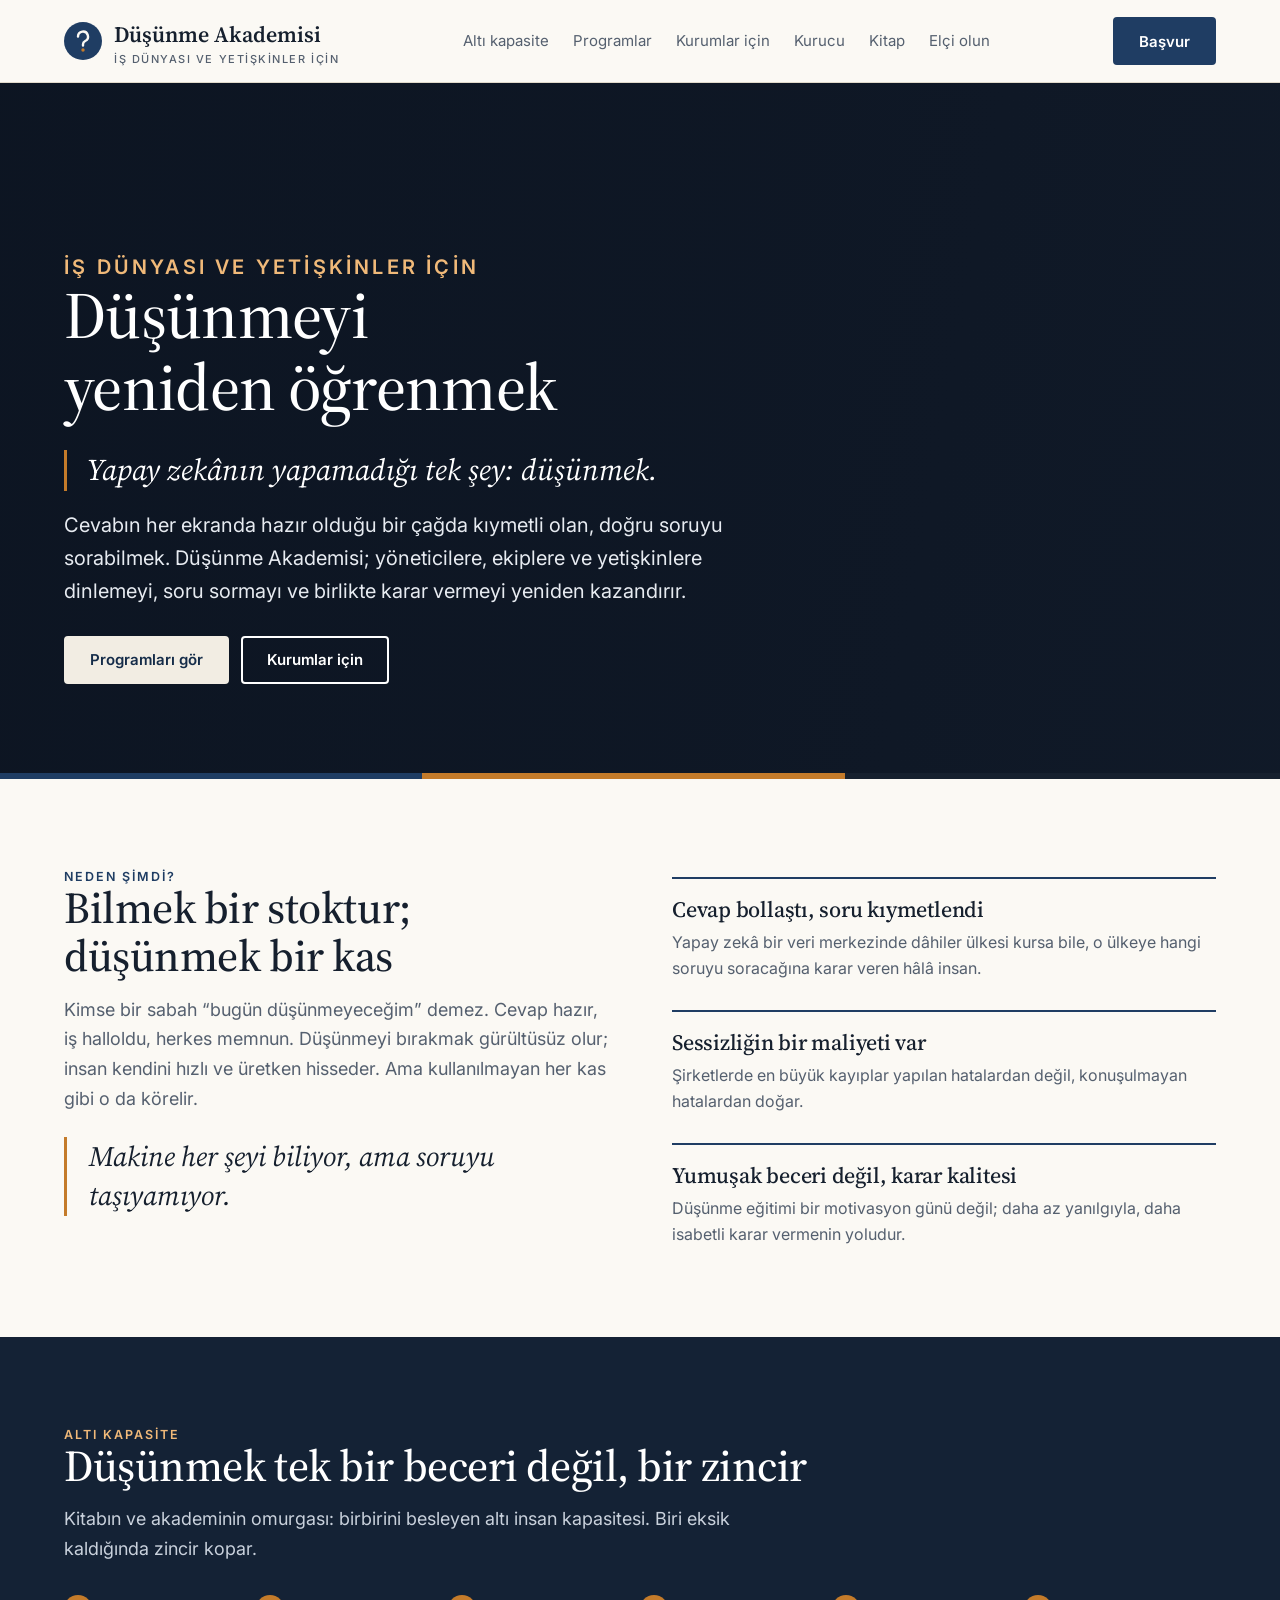
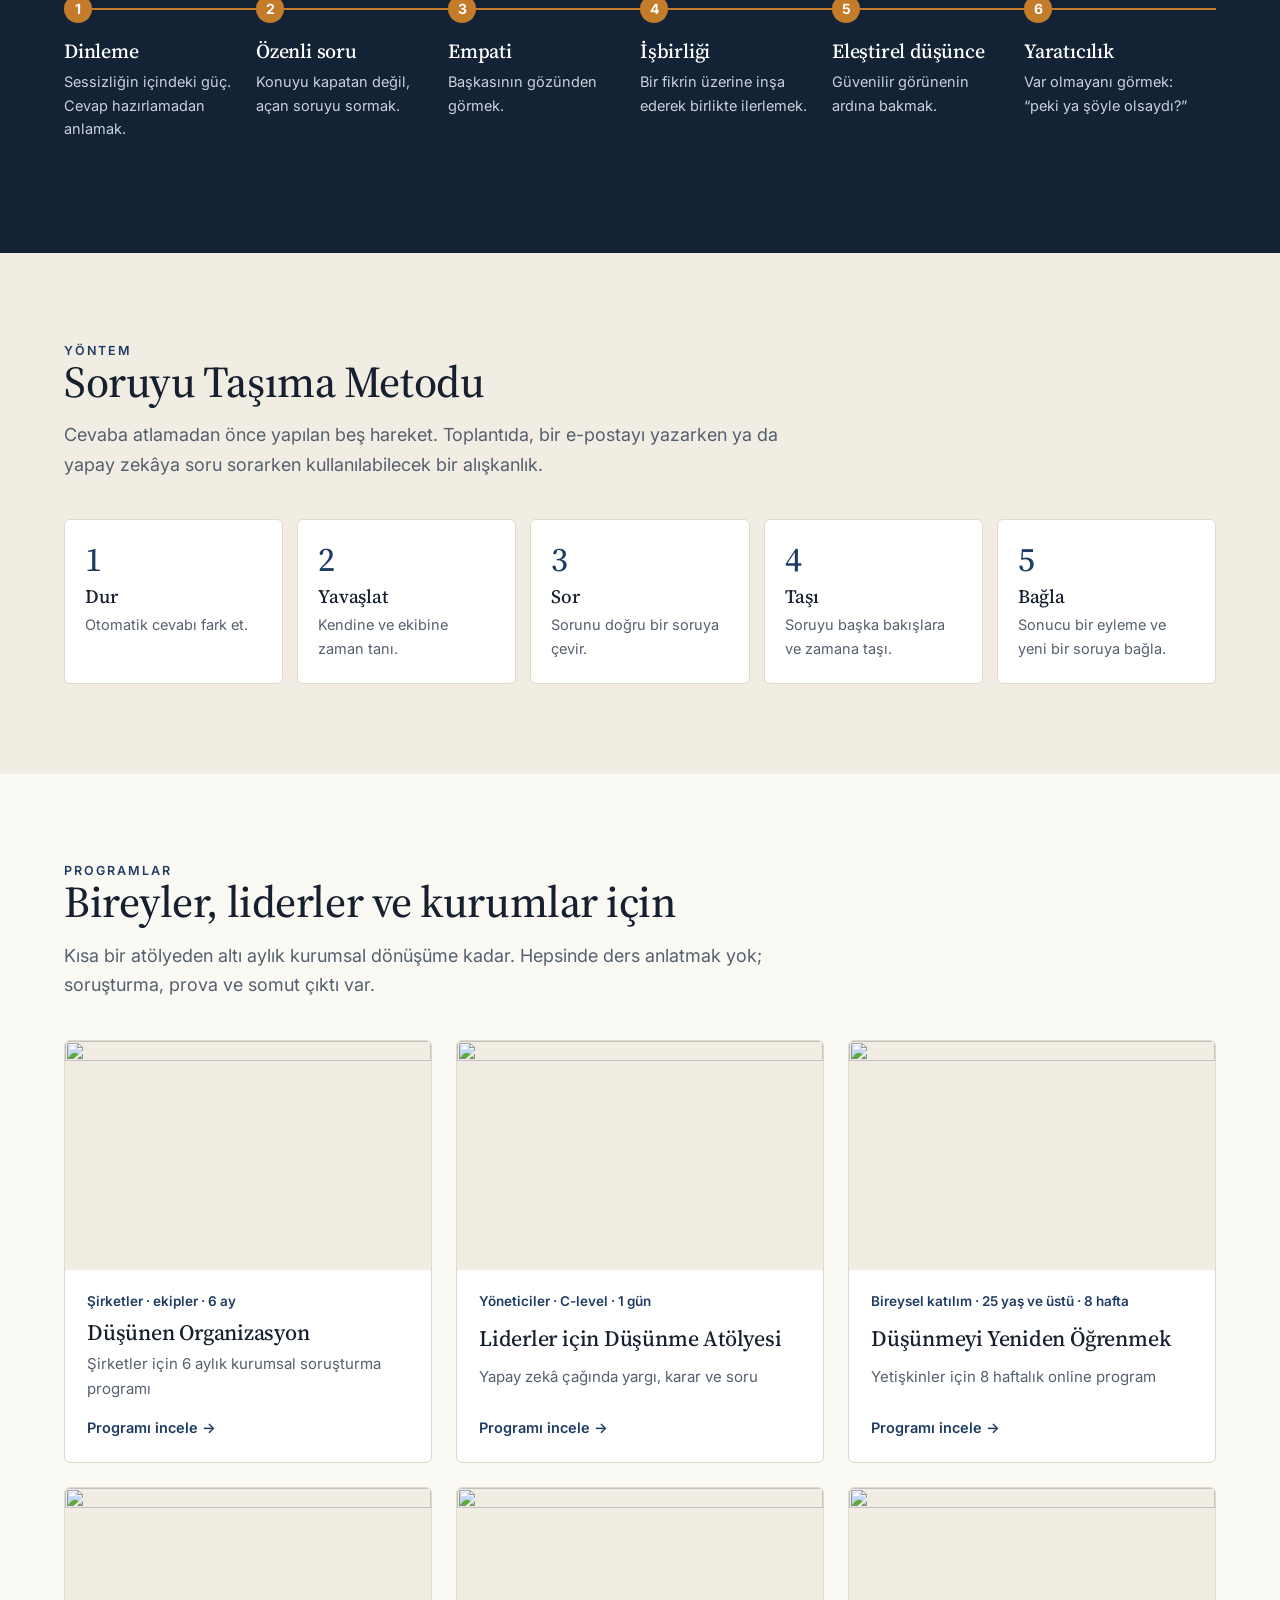
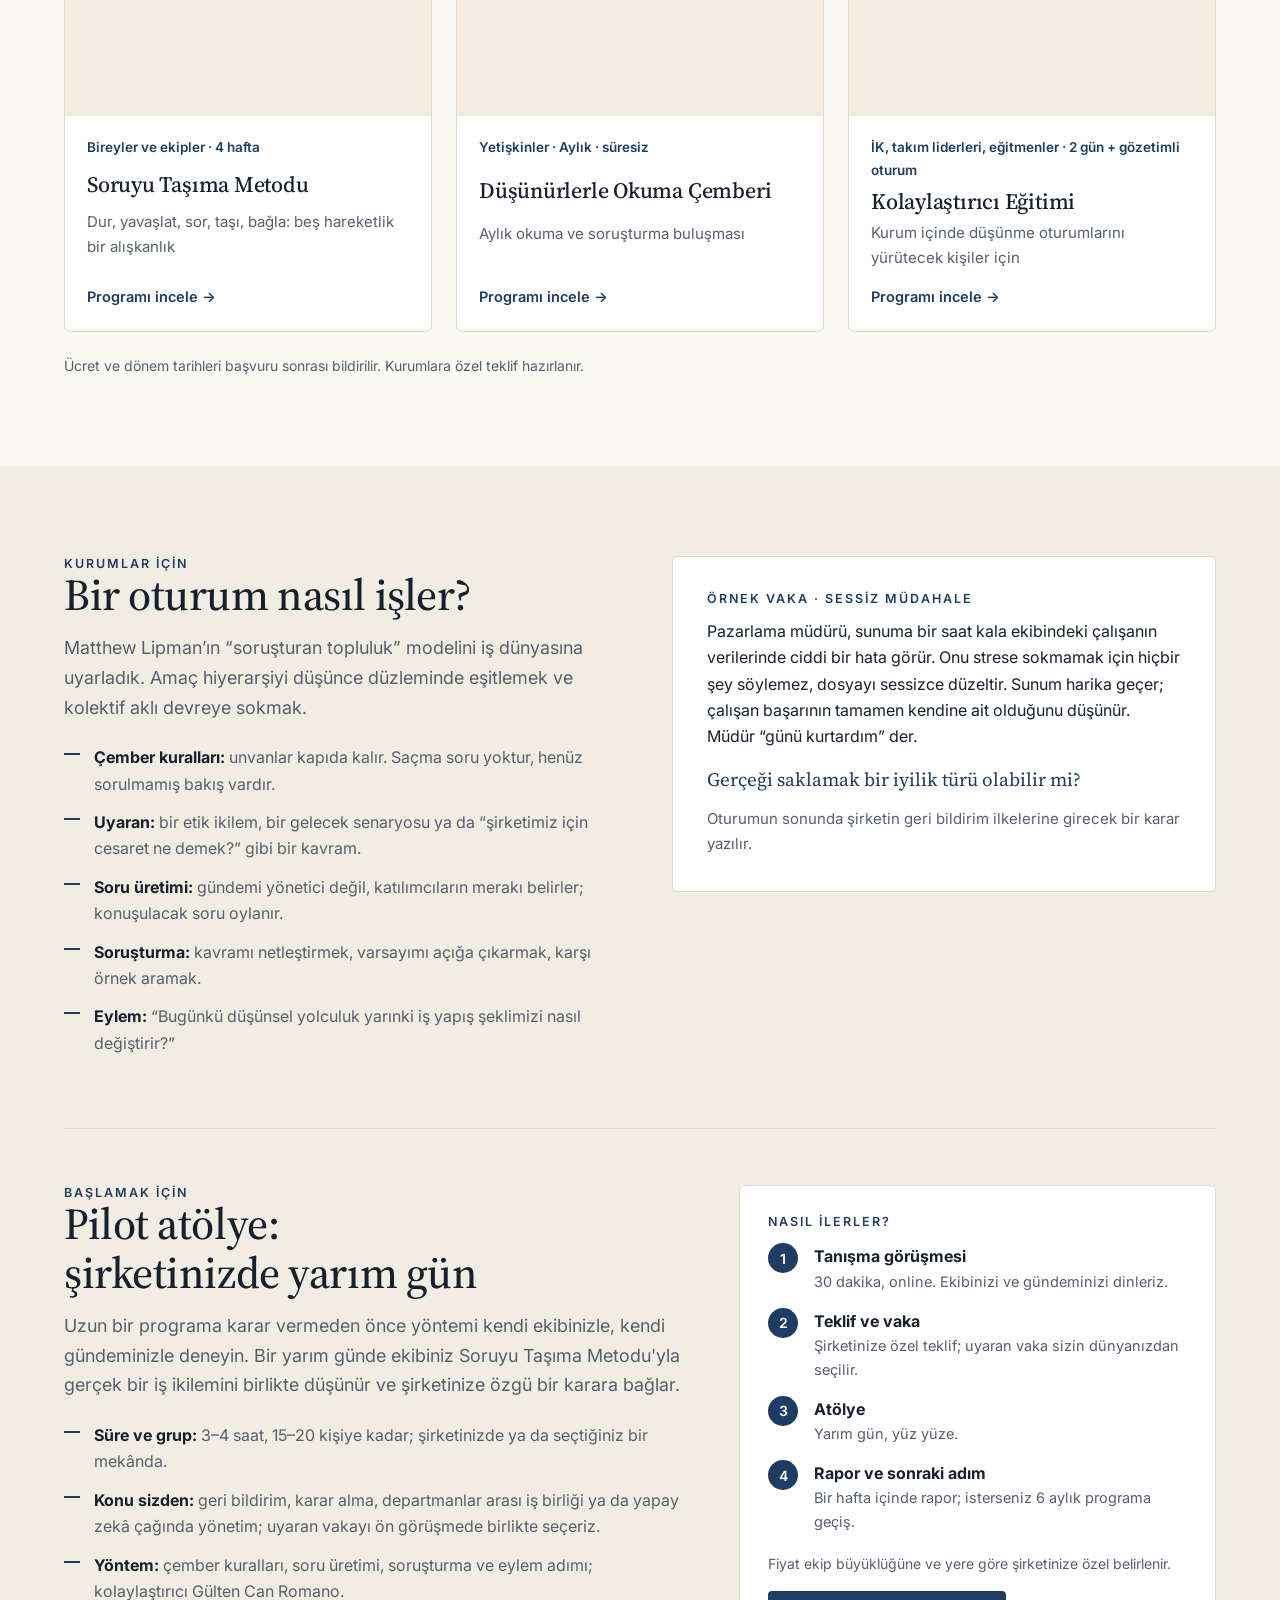
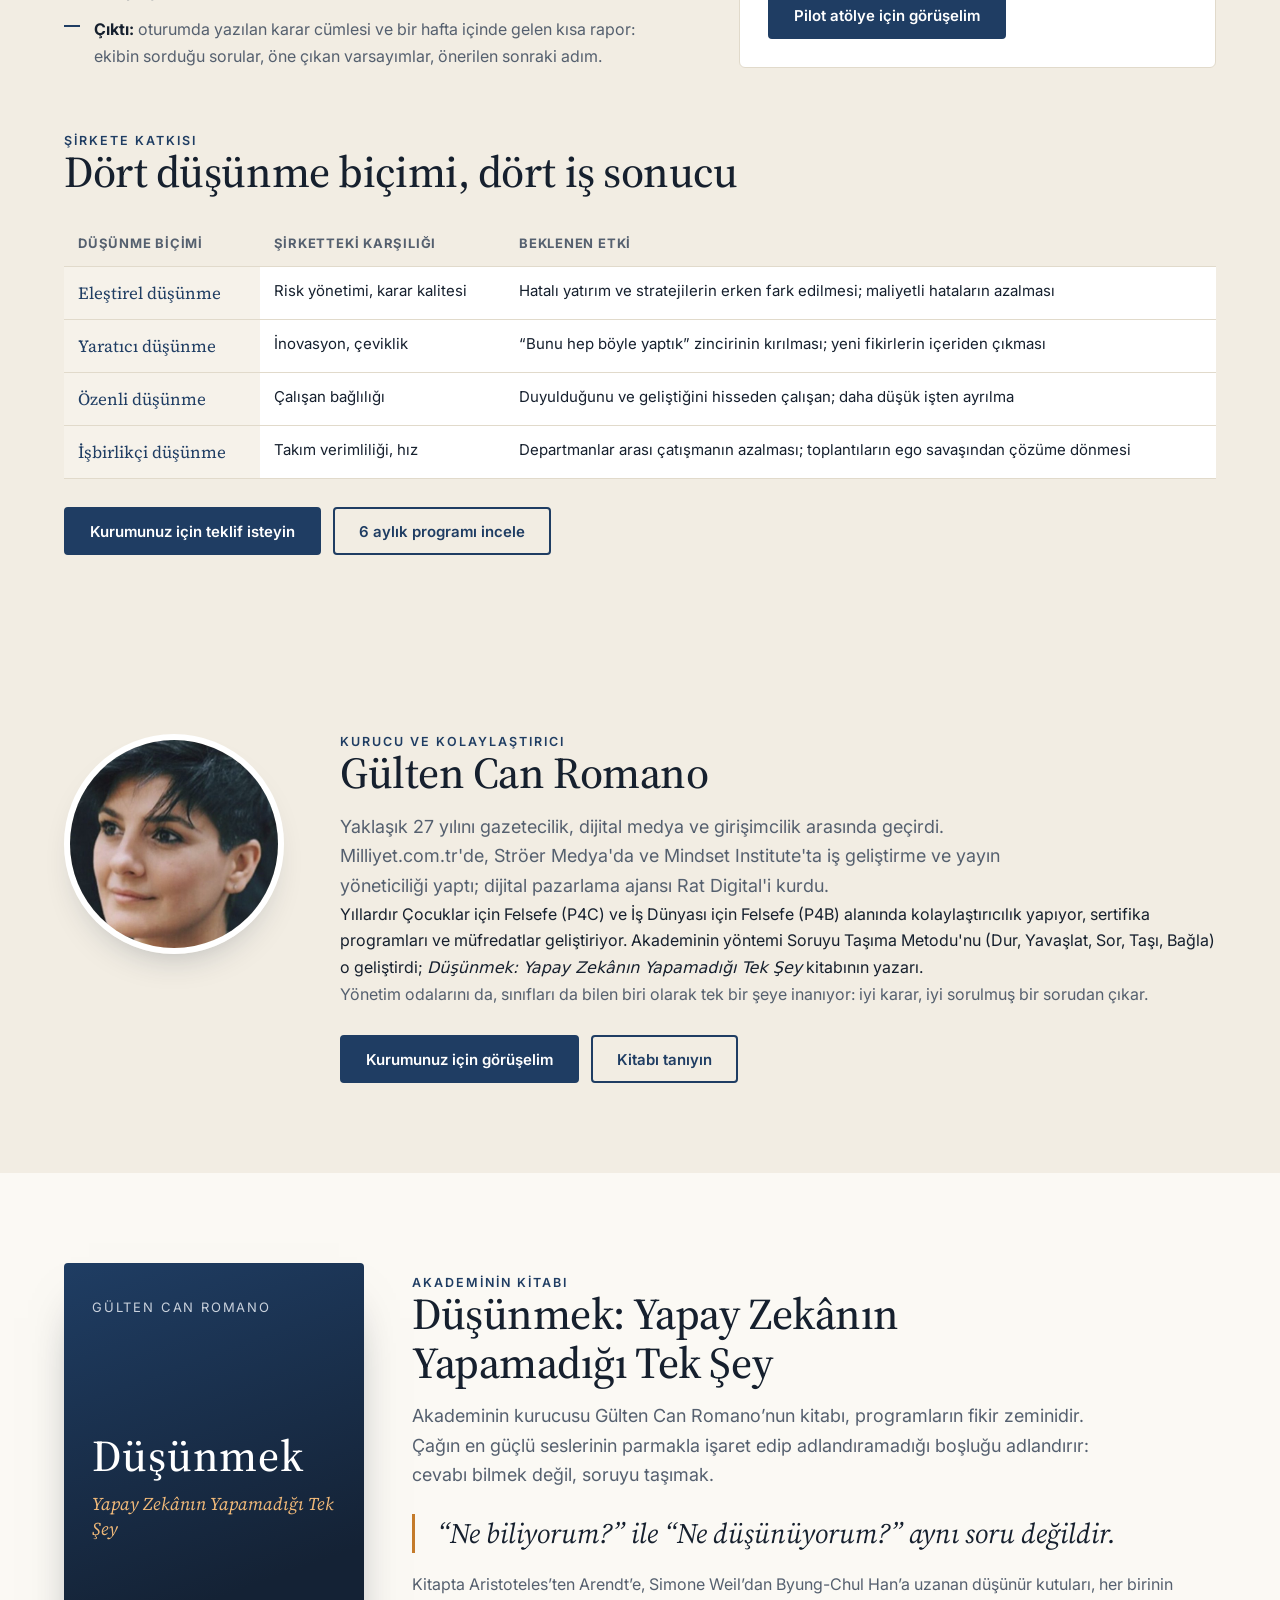
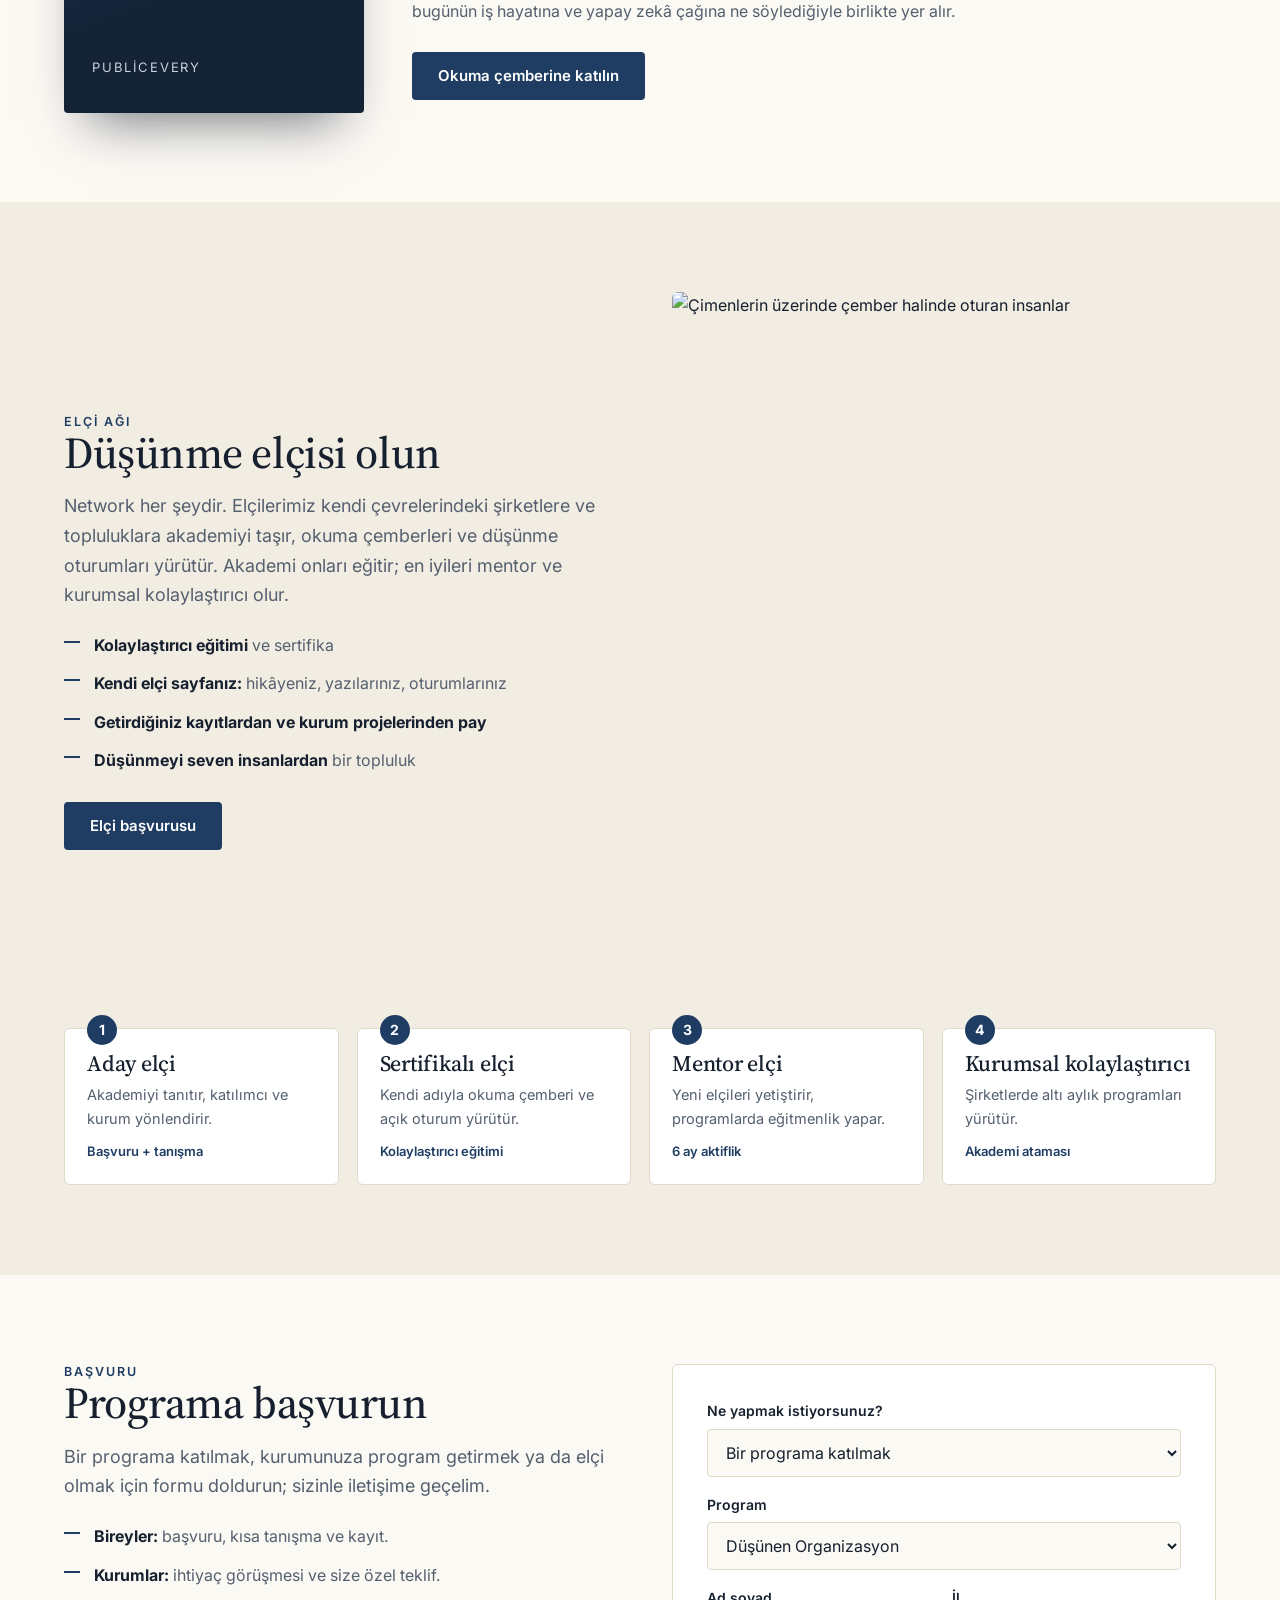
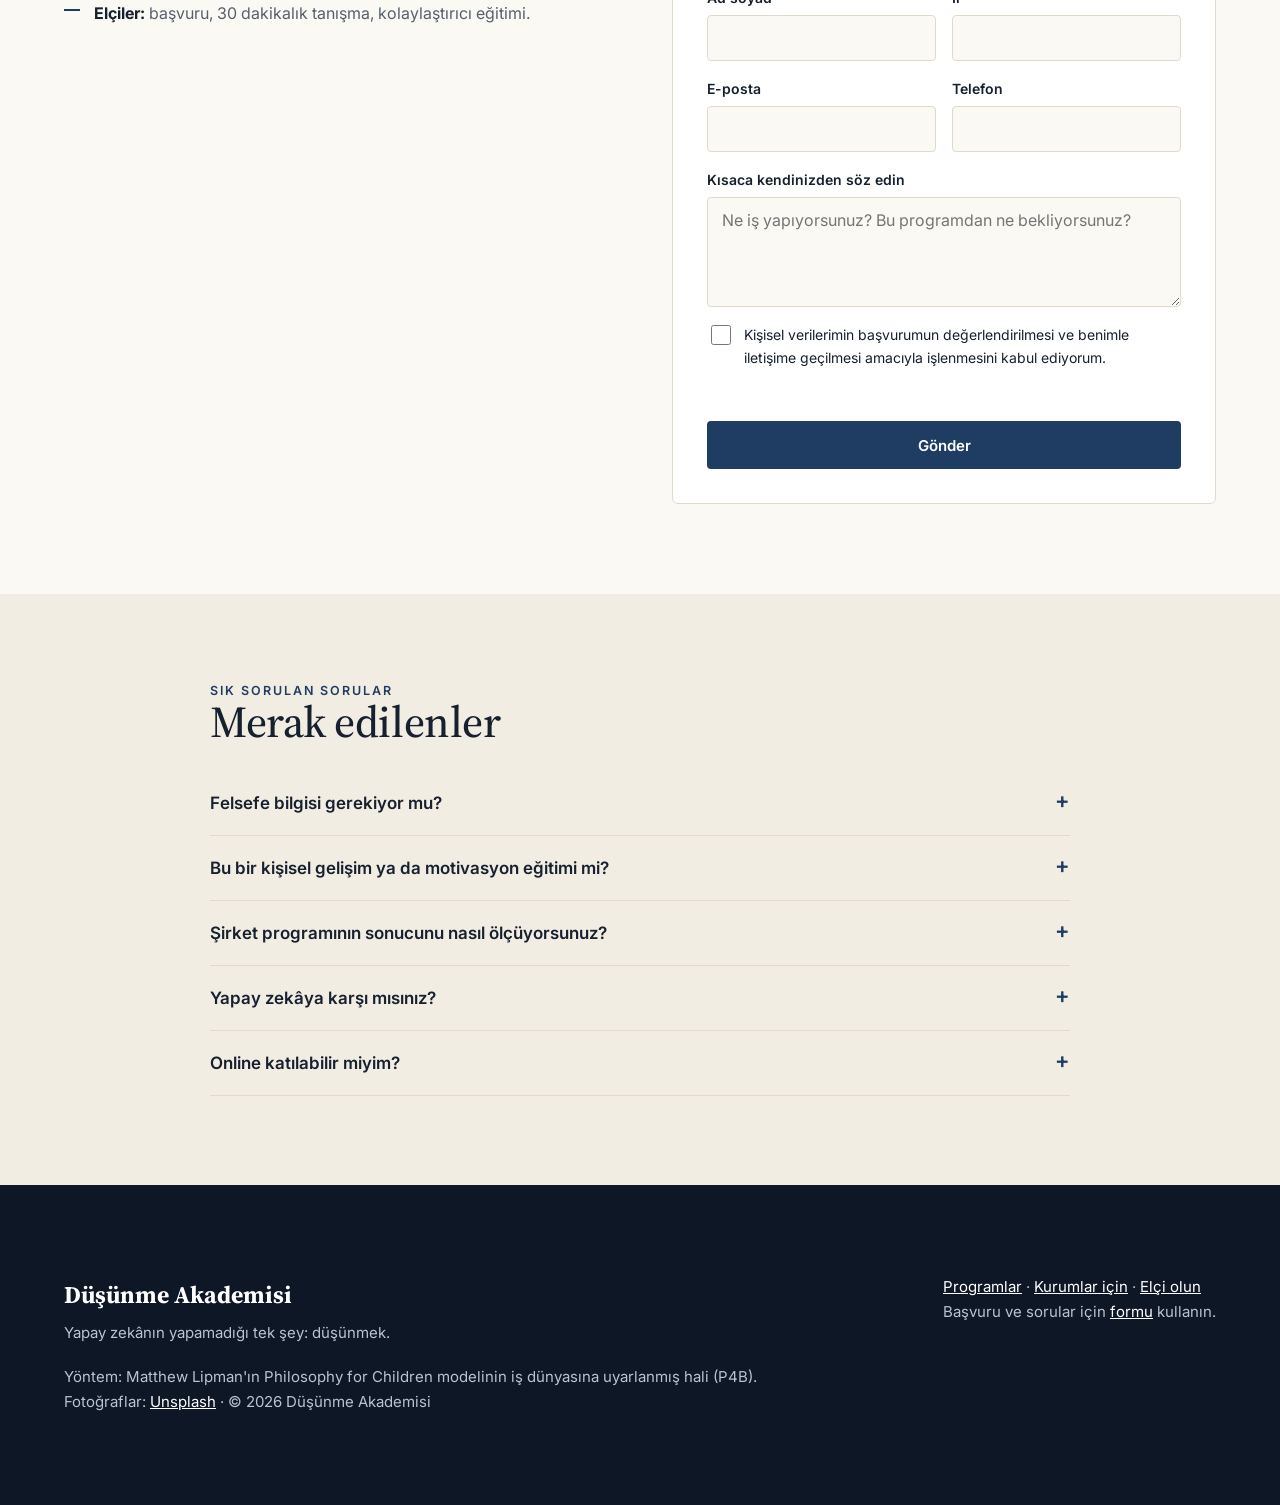
==== commit 91fb183a: "Pilot atölye paketi, kurucu bölümü Co-Authored-By: Claude Opus 5.5 <noreply@anthropic.com> Claude-Se" ====
--- a/index.html
+++ b/index.html
@@ -4,11 +4,11 @@
 <meta property="og:type" content="website"><meta property="og:site_name" content="Düşünme Akademisi"><meta property="og:title" content="Düşünme Akademisi — Yapay zekânın yapamadığı tek şey: düşünmek"><meta property="og:description" content="İş dünyası ve yetişkinler için düşünme programları: liderler atölyesi, 6 aylık kurumsal soruşturma, Soruyu Taşıma Metodu, okuma çemberi ve elçi ağı."><meta property="og:url" content="https://cangulten-romano.github.io/dusunme-akademisi/"><meta property="og:image" content="https://images.unsplash.com/photo-1616824726805-1c991ae55757?auto=format&fit=crop&w=1200&q=70"><meta name="twitter:card" content="summary_large_image">
 <link rel="preconnect" href="https://fonts.googleapis.com"><link rel="preconnect" href="https://images.unsplash.com">
 <link href="https://fonts.googleapis.com/css2?family=Source+Serif+4:ital,opsz,wght@0,8..60,400;0,8..60,500;0,8..60,600;1,8..60,400&family=Inter:wght@400;500;600;700&display=swap" rel="stylesheet">
-<link rel="stylesheet" href="site.css">
+<link rel="stylesheet" href="site.css?v=2">
 <script type="application/ld+json">{"@context": "https://schema.org", "@type": "EducationalOrganization", "name": "Düşünme Akademisi", "url": "https://cangulten-romano.github.io/dusunme-akademisi/", "description": "İş dünyası ve yetişkinler için düşünme, soru sorma ve birlikte karar verme programları.", "founder": {"@type": "Person", "name": "Gülten Can Romano"}}</script>
 </head><body>
 <nav><a class="logo" href="index.html"><svg width="38" height="38" viewBox="0 0 38 38" aria-hidden="true"><rect width="38" height="38" rx="19" fill="#1f3d63"/><path d="M14 14.5a5 5 0 1 1 7.2 4.5c-1.4.7-2.2 1.6-2.2 3.2v1.3" stroke="#fbf9f4" stroke-width="2.4" fill="none" stroke-linecap="round"/><circle cx="19" cy="28" r="1.7" fill="#c47b2a"/></svg><span>Düşünme Akademisi<small>İş dünyası ve yetişkinler için</small></span></a>
-<ul><li><a href="index.html#kapasiteler">Altı kapasite</a></li><li><a href="index.html#programlar">Programlar</a></li><li><a href="index.html#kurumlar">Kurumlar için</a></li><li><a href="index.html#kitap">Kitap</a></li><li><a href="index.html#elci">Elçi olun</a></li></ul>
+<ul><li><a href="index.html#kapasiteler">Altı kapasite</a></li><li><a href="index.html#programlar">Programlar</a></li><li><a href="index.html#kurumlar">Kurumlar için</a></li><li><a href="index.html#kurucu">Kurucu</a></li><li><a href="index.html#kitap">Kitap</a></li><li><a href="index.html#elci">Elçi olun</a></li></ul>
 <a class="btn" href="index.html#basvuru">Başvur</a></nav>
 
 <header class="hero" style="background-image:url('https://images.unsplash.com/photo-1616824726805-1c991ae55757?auto=format&fit=crop&w=2000&q=70')"><div class="wrap">
@@ -81,6 +81,20 @@
 <p class="q">Gerçeği saklamak bir iyilik türü olabilir mi?</p>
 <p style="color:var(--soft);font-size:15px">Oturumun sonunda şirketin geri bildirim ilkelerine girecek bir karar yazılır.</p></div>
 </div>
+<div class="pilot" id="pilot">
+<div><p class="kicker">Başlamak için</p><h2>Pilot atölye: şirketinizde yarım gün</h2>
+<p class="lead">Uzun bir programa karar vermeden önce yöntemi kendi ekibinizle, kendi gündeminizle deneyin. Bir yarım günde ekibiniz Soruyu Taşıma Metodu'yla gerçek bir iş ikilemini birlikte düşünür ve şirketinize özgü bir karara bağlar.</p>
+<ul class="ticks">
+<li><b>Süre ve grup:</b> 3–4 saat, 15–20 kişiye kadar; şirketinizde ya da seçtiğiniz bir mekânda.</li>
+<li><b>Konu sizden:</b> geri bildirim, karar alma, departmanlar arası iş birliği ya da yapay zekâ çağında yönetim; uyaran vakayı ön görüşmede birlikte seçeriz.</li>
+<li><b>Yöntem:</b> çember kuralları, soru üretimi, soruşturma ve eylem adımı; kolaylaştırıcı Gülten Can Romano.</li>
+<li><b>Çıktı:</b> oturumda yazılan karar cümlesi ve bir hafta içinde gelen kısa rapor: ekibin sorduğu sorular, öne çıkan varsayımlar, önerilen sonraki adım.</li>
+</ul></div>
+<div class="pilot-box"><p class="kicker">Nasıl ilerler?</p>
+<ol class="psteps"><li><b>Tanışma görüşmesi</b><span>30 dakika, online. Ekibinizi ve gündeminizi dinleriz.</span></li><li><b>Teklif ve vaka</b><span>Şirketinize özel teklif; uyaran vaka sizin dünyanızdan seçilir.</span></li><li><b>Atölye</b><span>Yarım gün, yüz yüze.</span></li><li><b>Rapor ve sonraki adım</b><span>Bir hafta içinde rapor; isterseniz 6 aylık programa geçiş.</span></li></ol>
+<p class="pnote">Fiyat ekip büyüklüğüne ve yere göre şirketinize özel belirlenir.</p>
+<a class="btn" href="index.html?tip=kurum&amp;paket=pilot#basvuru">Pilot atölye için görüşelim</a></div>
+</div>
 <p class="kicker" style="margin-top:64px">Şirkete katkısı</p><h2>Dört düşünme biçimi, dört iş sonucu</h2>
 <div class="scroll"><table><thead><tr><th>Düşünme biçimi</th><th>Şirketteki karşılığı</th><th>Beklenen etki</th></tr></thead><tbody>
 <tr><td class="u">Eleştirel düşünme</td><td>Risk yönetimi, karar kalitesi</td><td>Hatalı yatırım ve stratejilerin erken fark edilmesi; maliyetli hataların azalması</td></tr>
@@ -89,6 +103,15 @@
 <tr><td class="u">İşbirlikçi düşünme</td><td>Takım verimliliği, hız</td><td>Departmanlar arası çatışmanın azalması; toplantıların ego savaşından çözüme dönmesi</td></tr>
 </tbody></table></div>
 <div class="cta"><a class="btn" href="index.html?tip=kurum#basvuru" data-tip="kurum">Kurumunuz için teklif isteyin</a><a class="btn line" href="program-dusunen-organizasyon.html">6 aylık programı incele</a></div>
+</div></section>
+
+<section id="kurucu" class="band cream"><div class="wrap founder">
+<img src="gulten-can-romano.jpg" alt="Gülten Can Romano" class="fav">
+<div><p class="kicker">Kurucu ve kolaylaştırıcı</p><h2>Gülten Can Romano</h2>
+<p class="lead">Yaklaşık 27 yılını gazetecilik, dijital medya ve girişimcilik arasında geçirdi. Milliyet.com.tr'de, Ströer Medya'da ve Mindset Institute'ta iş geliştirme ve yayın yöneticiliği yaptı; dijital pazarlama ajansı Rat Digital'i kurdu.</p>
+<p>Yıllardır Çocuklar için Felsefe (P4C) ve İş Dünyası için Felsefe (P4B) alanında kolaylaştırıcılık yapıyor, sertifika programları ve müfredatlar geliştiriyor. Akademinin yöntemi Soruyu Taşıma Metodu'nu (Dur, Yavaşlat, Sor, Taşı, Bağla) o geliştirdi; <i>Düşünmek: Yapay Zekânın Yapamadığı Tek Şey</i> kitabının yazarı.</p>
+<p style="color:var(--soft)">Yönetim odalarını da, sınıfları da bilen biri olarak tek bir şeye inanıyor: iyi karar, iyi sorulmuş bir sorudan çıkar.</p>
+<div class="cta"><a class="btn" href="index.html?tip=kurum&amp;paket=pilot#basvuru">Kurumunuz için görüşelim</a><a class="btn line" href="#kitap">Kitabı tanıyın</a></div></div>
 </div></section>
 
 <section id="kitap" class="band"><div class="wrap book">
@@ -169,7 +192,8 @@
 $('tip').addEventListener('change',upd);
 document.querySelectorAll('[data-tip]').forEach(a=>a.addEventListener('click',()=>{$('tip').value=a.dataset.tip;upd()}));
 const q=new URLSearchParams(location.search);if(q.get('tip'))$('tip').value=q.get('tip');if(q.get('program')){$('tip').value='program';$('program').value=q.get('program')}
-upd();
+if(q.get('paket')==='pilot'){$('tip').value='kurum';const m=$('mesaj');if(m&&!m.value)m.value='Pilot atölye (yarım gün) ile ilgileniyoruz. ';let h=document.getElementById('f_paket');if(!h){h=document.createElement('input');h.type='hidden';h.name='paket';h.id='f_paket';$('f').appendChild(h)}h.value='Pilot atölye (yarım gün)'}
+upd();if(q.get('paket')==='pilot')$('subj').value='Düşünme Akademisi – PİLOT ATÖLYE talebi';
 f.addEventListener('submit',e=>{e.preventDefault();
  const need=['ad','il','eposta','tel'].filter(id=>!$(id).value.trim());
  if(need.length){err.textContent='Lütfen ad, il, e-posta ve telefon alanlarını doldurun.';$(need[0]).focus();return}
--- a/site.css
+++ b/site.css
@@ -106,3 +106,13 @@
 .cover b{font:500 44px/1 'Source Serif 4',serif;letter-spacing:.02em}.cover i{display:block;font:italic 18px/1.35 'Source Serif 4',serif;color:#f0b979;margin-top:14px}.cover span{font-size:13px;letter-spacing:.14em;text-transform:uppercase;color:#c9d1dc}
 @media(max-width:1000px){.chain{grid-template-columns:repeat(3,minmax(0,1fr));row-gap:34px}.moves{grid-template-columns:repeat(3,minmax(0,1fr))}}
 @media(max-width:700px){.chain,.moves{grid-template-columns:minmax(0,1fr)}.book{grid-template-columns:minmax(0,1fr)}.cover{max-width:260px}}
+.pilot{display:grid;grid-template-columns:minmax(0,1.3fr) minmax(0,1fr);gap:40px 56px;align-items:start;margin-top:72px;padding-top:56px;border-top:1px solid var(--line)}
+.pilot-box{background:#fff;border:1px solid var(--line);border-radius:6px;padding:28px}
+.psteps{list-style:none;margin:14px 0 18px;padding:0;display:grid;gap:14px;counter-reset:s}
+.psteps li{display:grid;grid-template-columns:34px 1fr;column-gap:12px;counter-increment:s}
+.psteps li::before{content:counter(s);grid-row:span 2;width:30px;height:30px;border-radius:50%;background:var(--bordo);color:#fff;display:grid;place-items:center;font-weight:600;font-size:14px}
+.psteps b{font-size:16px}.psteps span{color:var(--soft);font-size:14.5px}
+.pnote{font-size:14px;color:var(--soft);margin:0 0 16px}
+.founder{display:grid;grid-template-columns:220px minmax(0,1fr);gap:40px 56px;align-items:start}
+.fav{width:220px;height:220px;border-radius:50%;object-fit:cover;border:6px solid #fff;box-shadow:0 18px 40px -26px rgba(20,35,60,.45)}
+@media(max-width:900px){.pilot,.founder{grid-template-columns:minmax(0,1fr)}.fav{width:160px;height:160px}}
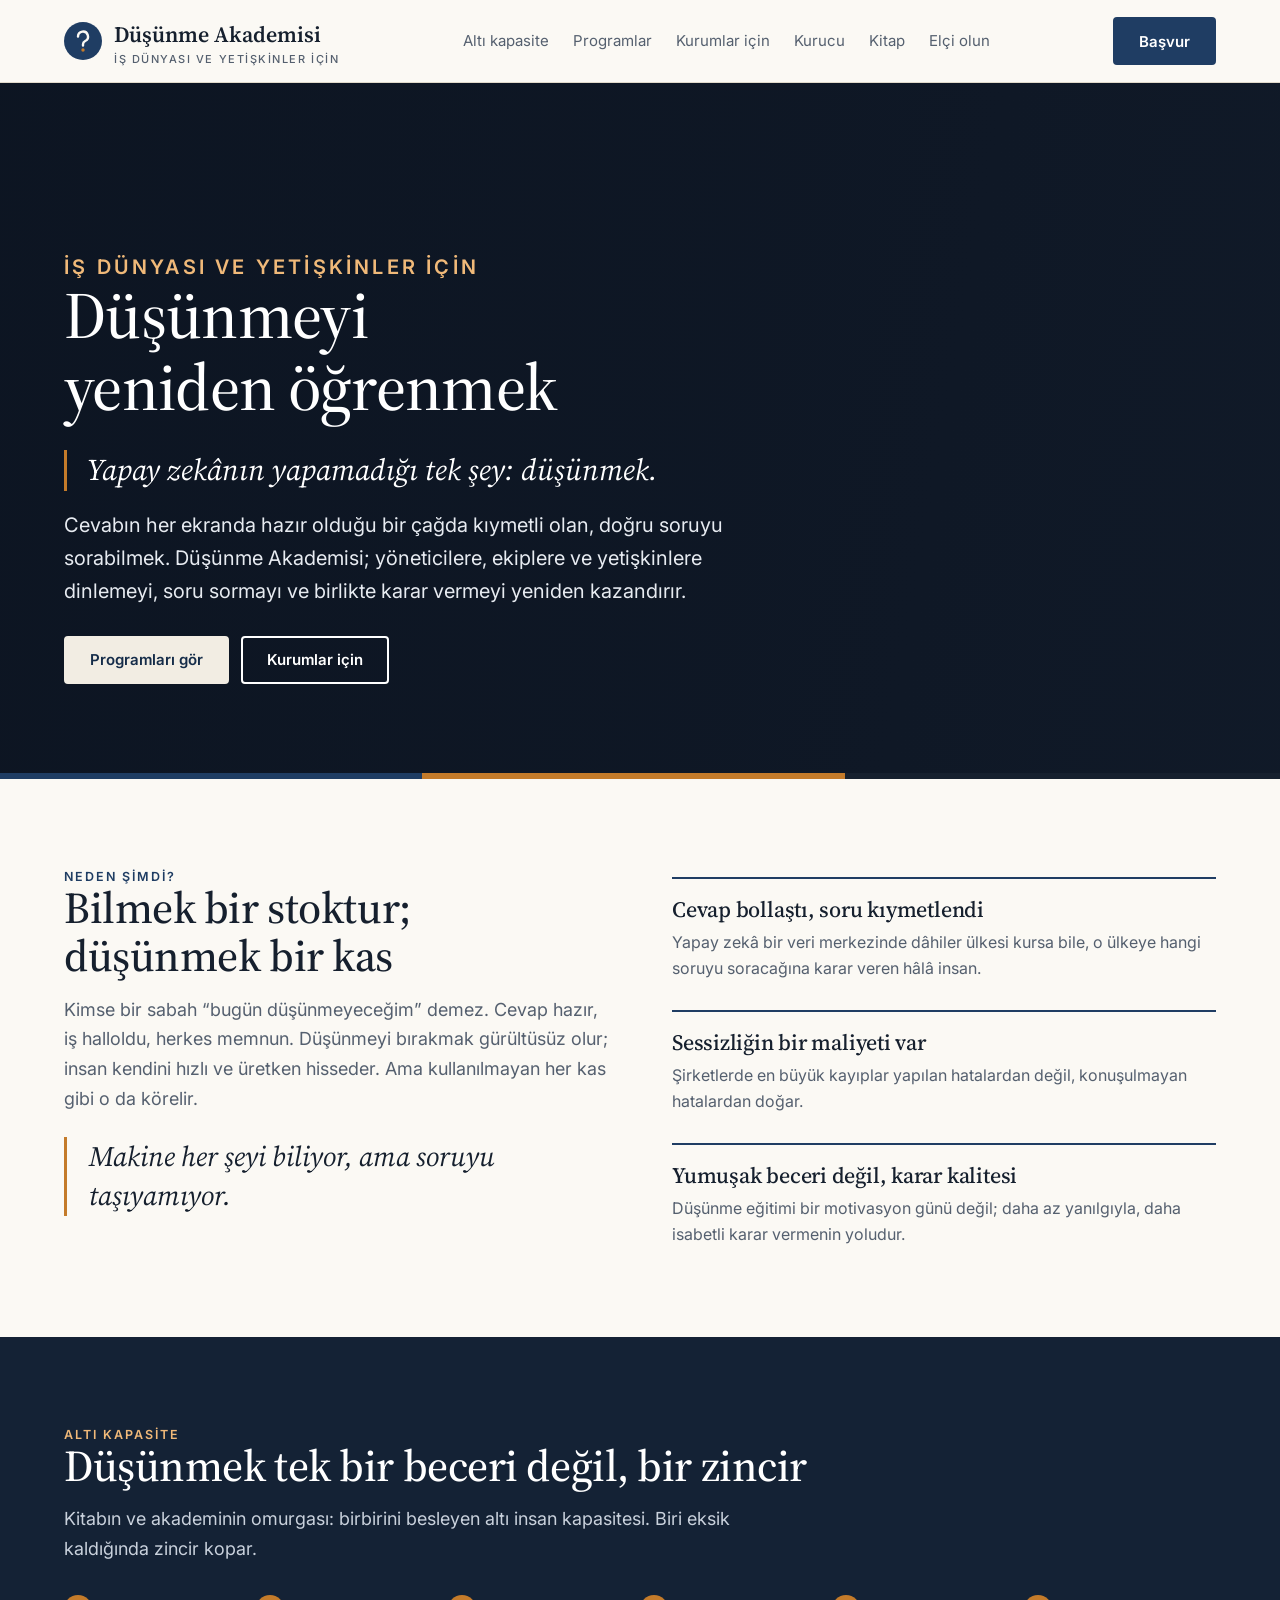
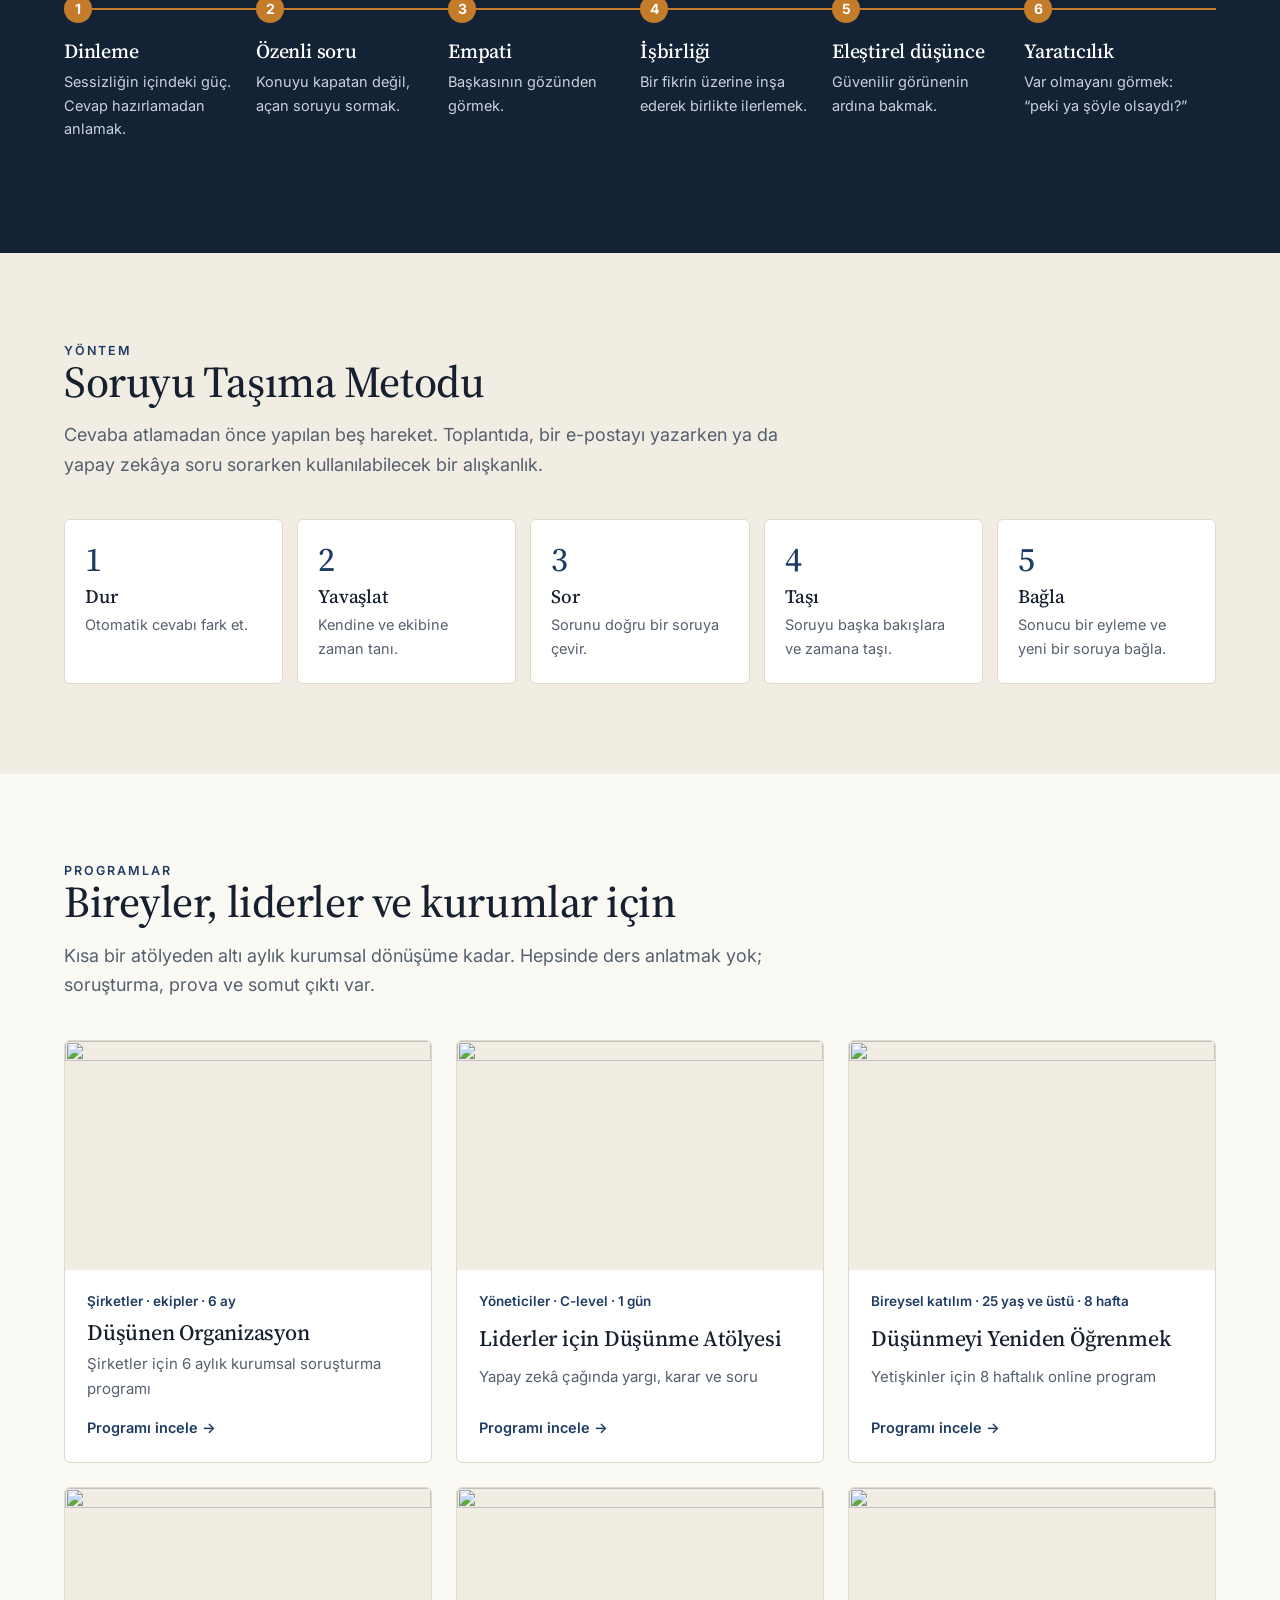
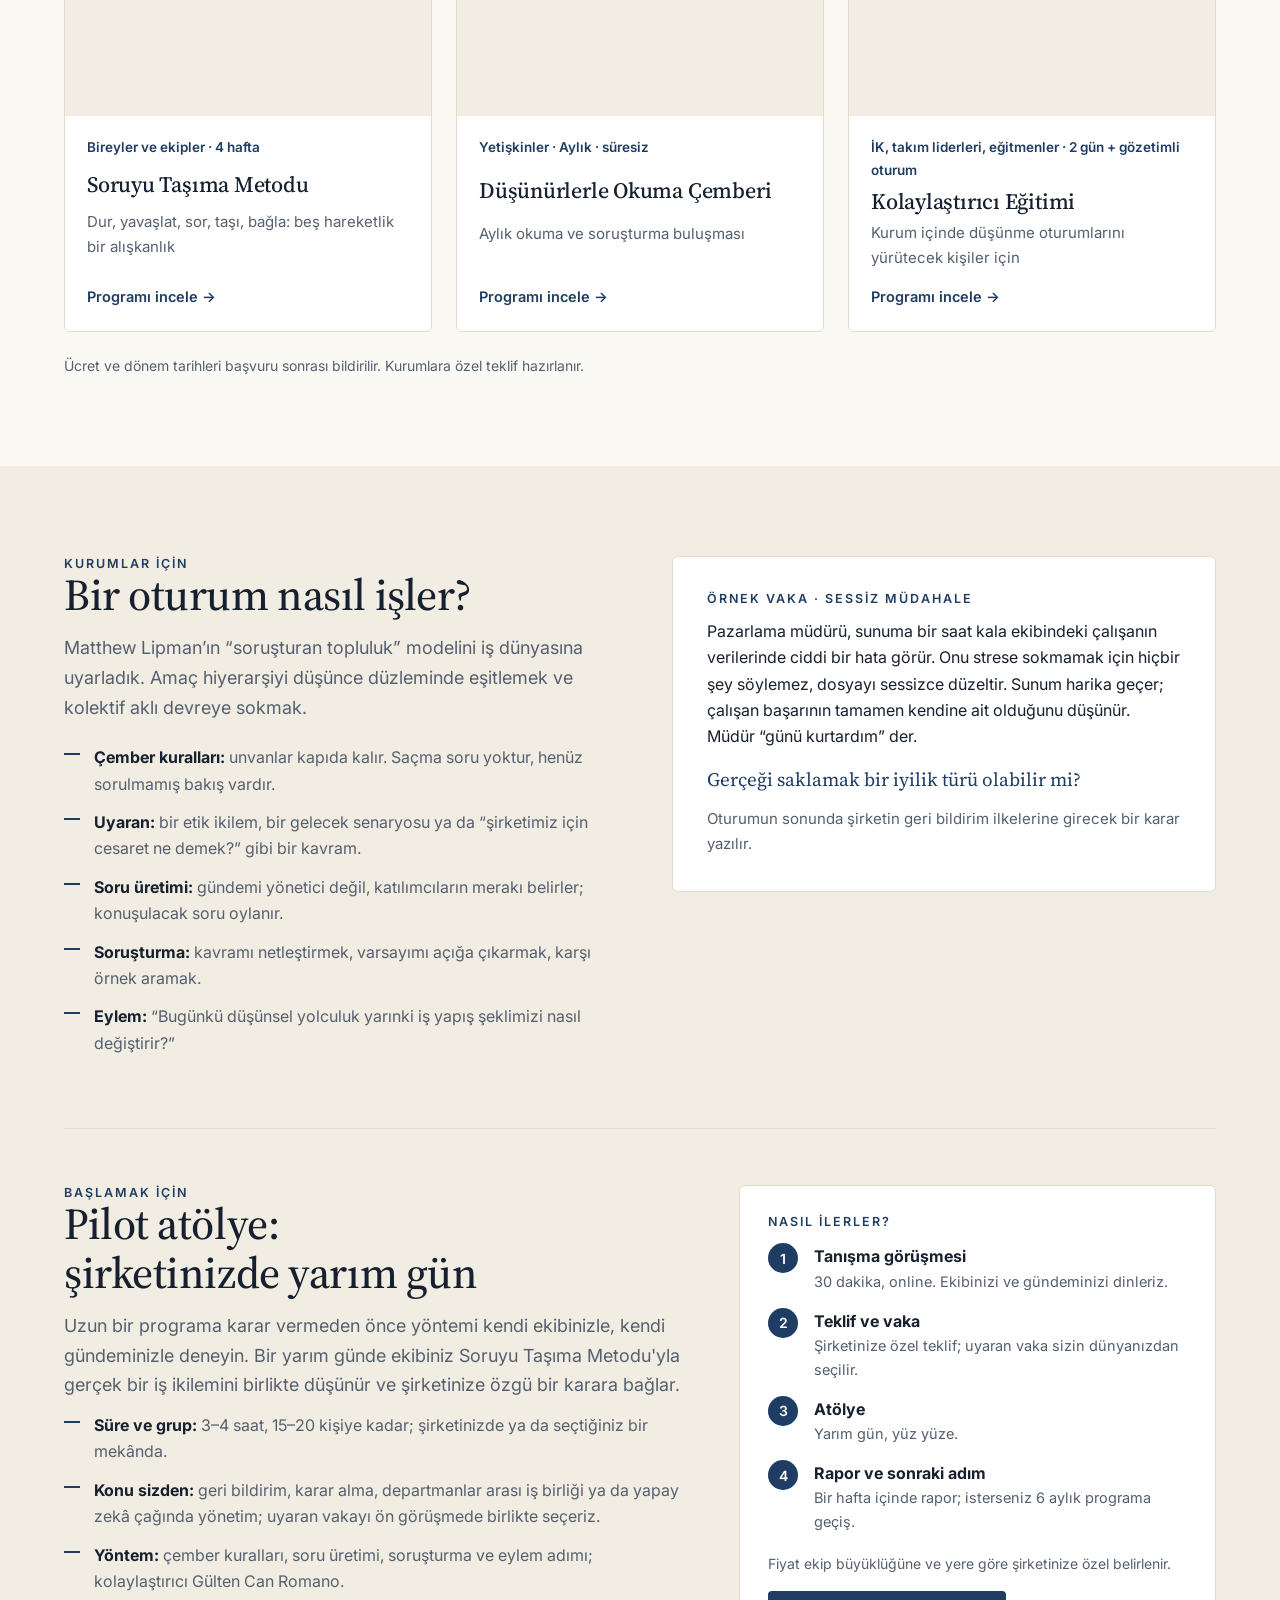
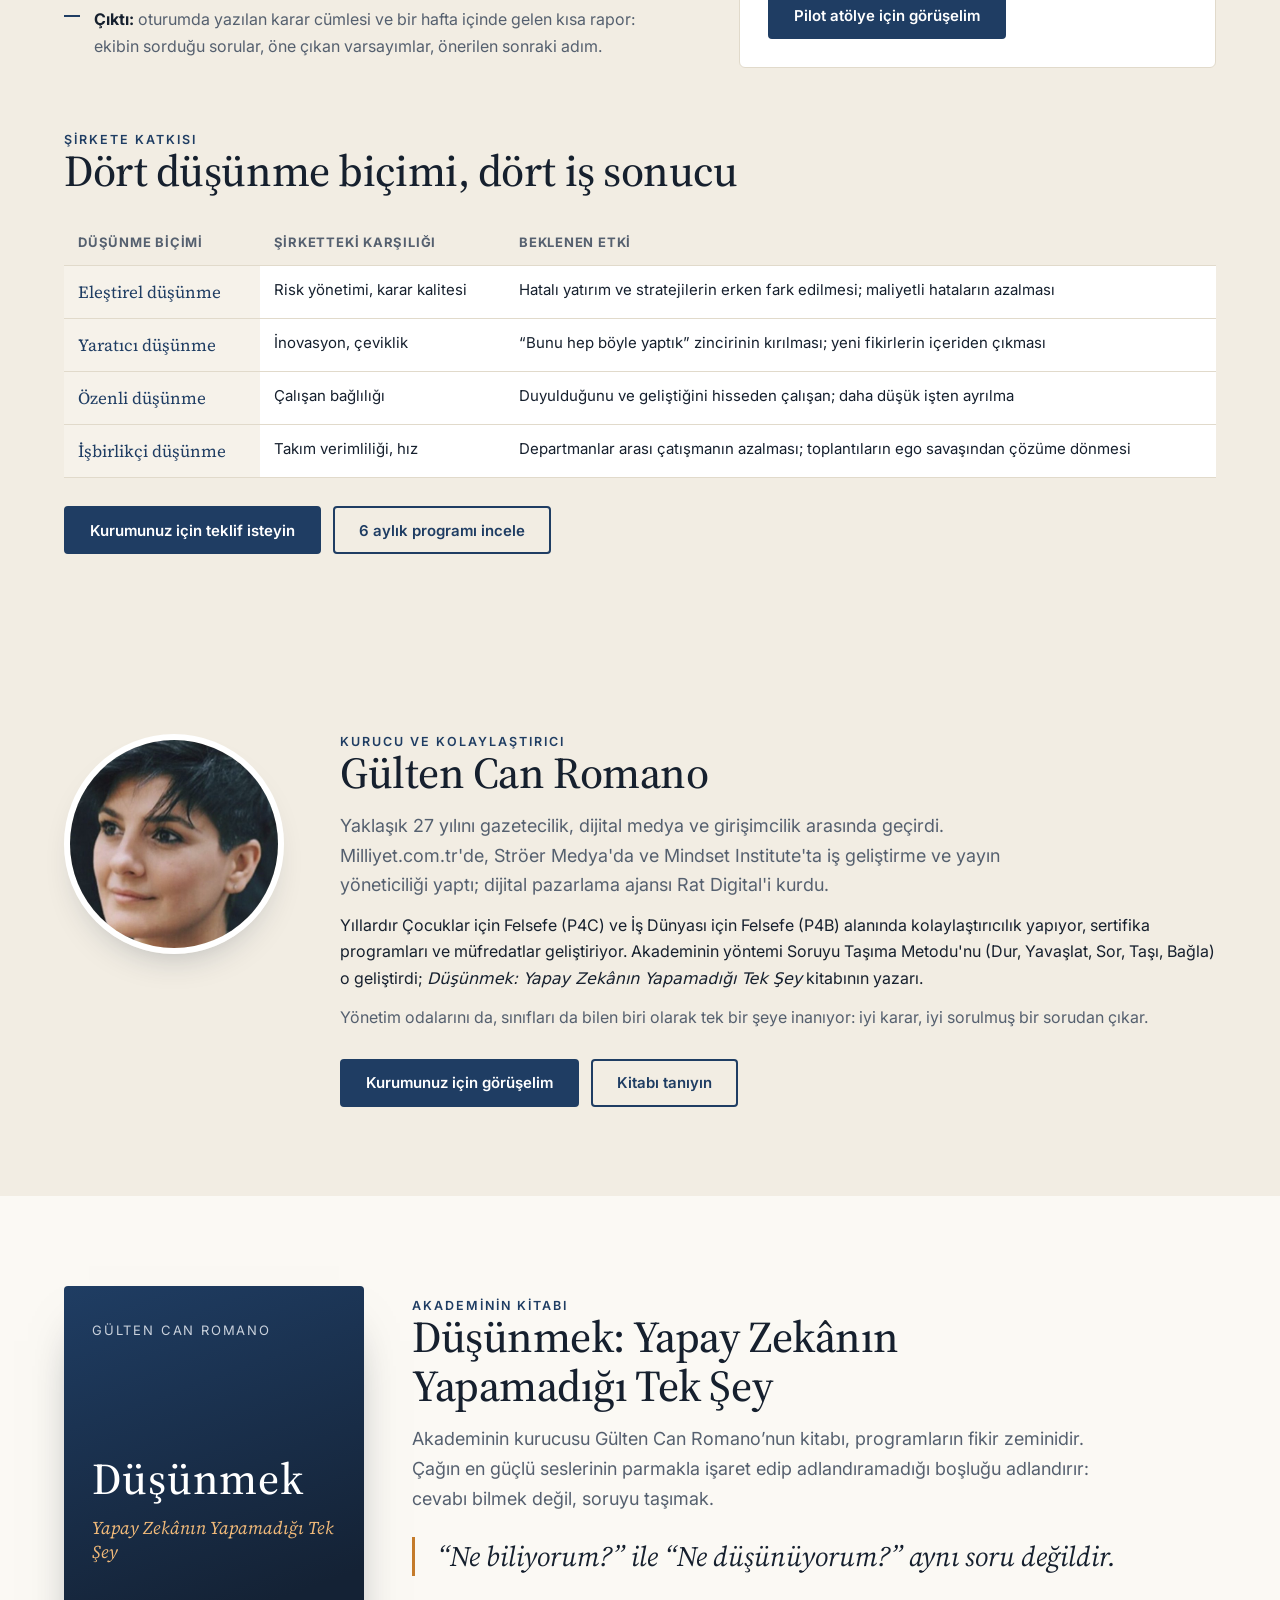
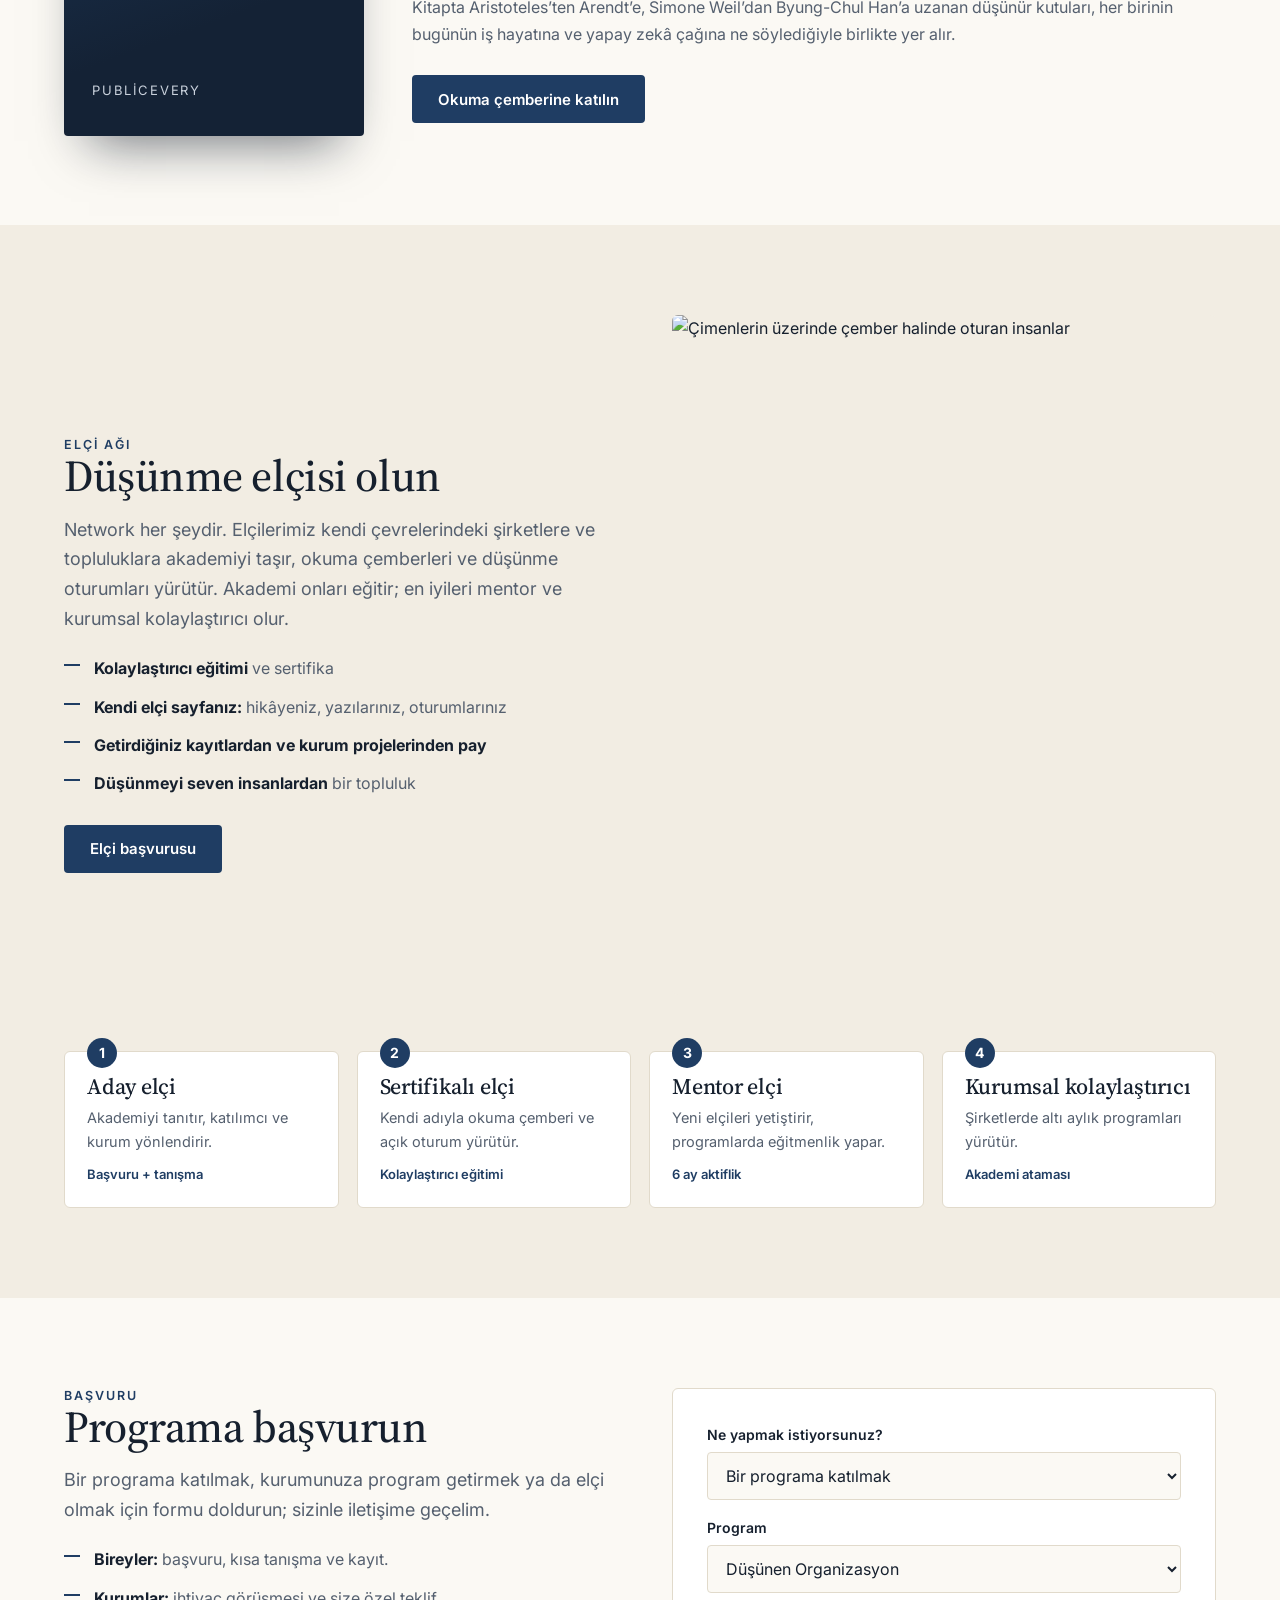
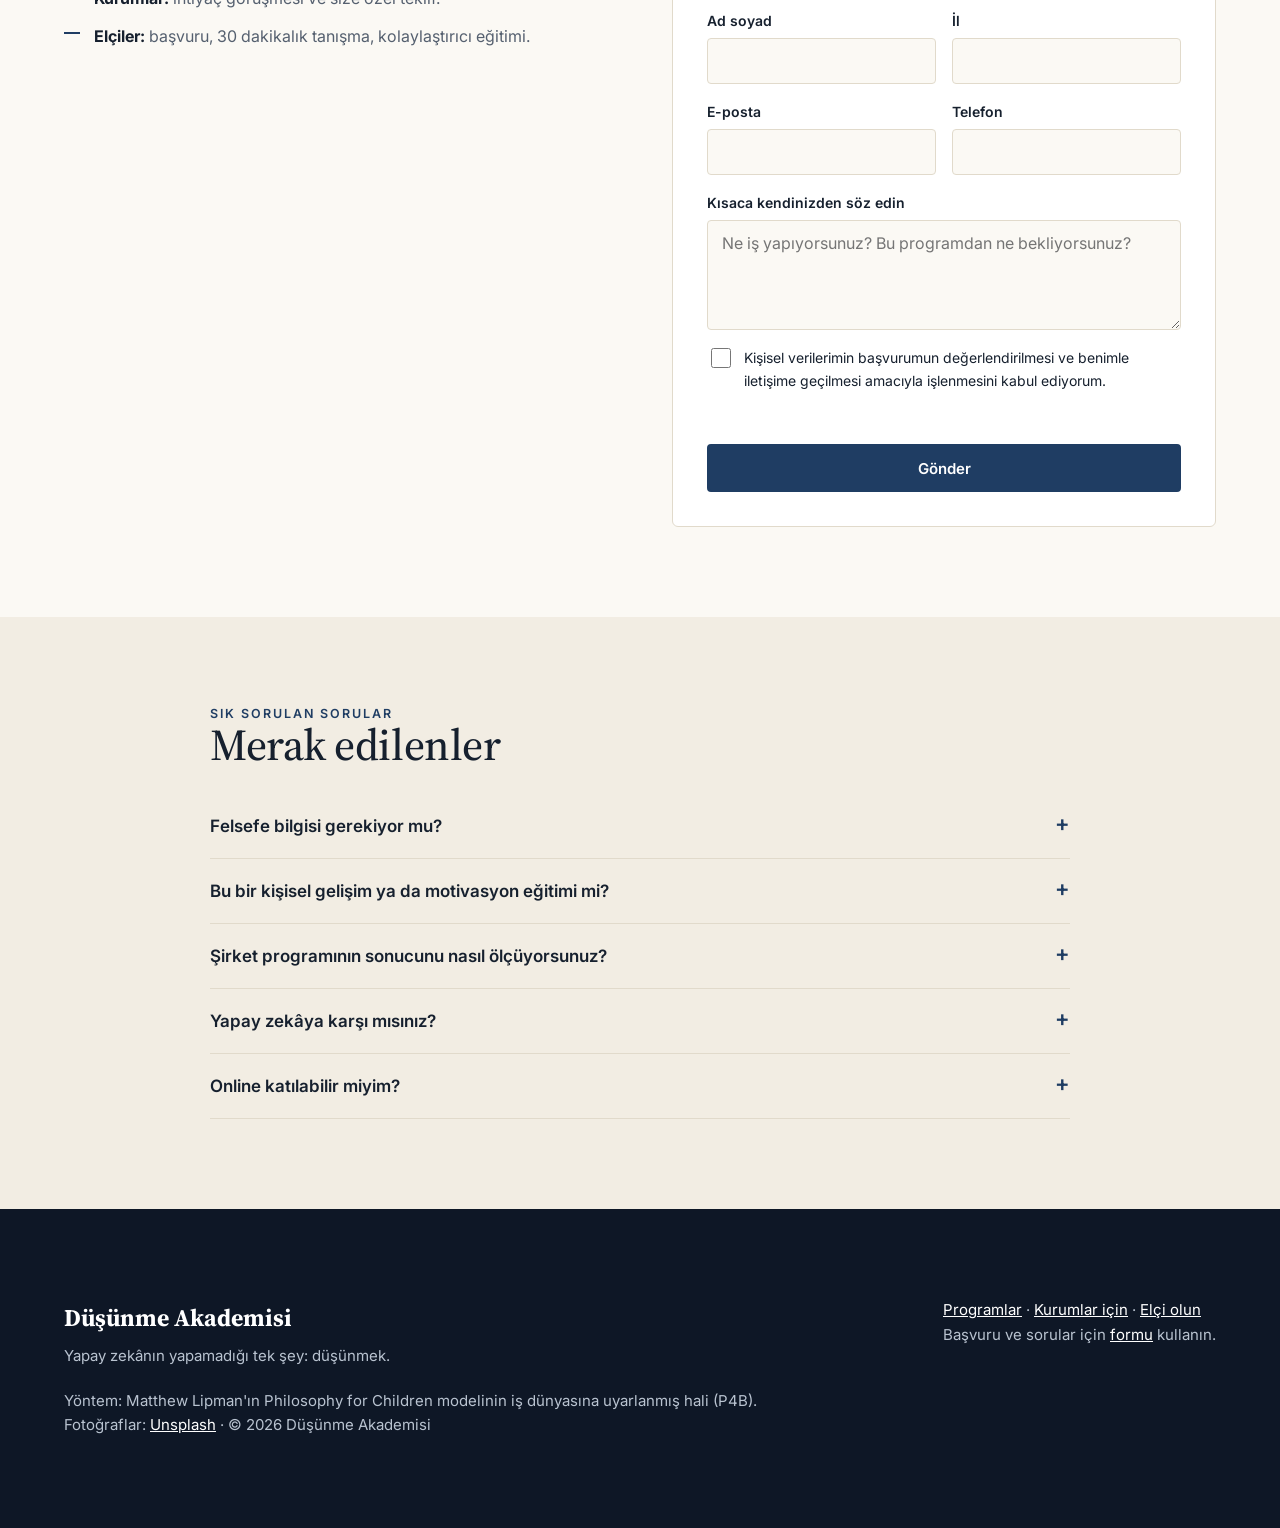
==== commit c3ef453b: "Kurucu bölümü paragraf aralığı Co-Authored-By: Claude Opus 5.5 <noreply@anthropic.com> Claude-Sessio" ====
--- a/index.html
+++ b/index.html
@@ -4,7 +4,7 @@
 <meta property="og:type" content="website"><meta property="og:site_name" content="Düşünme Akademisi"><meta property="og:title" content="Düşünme Akademisi — Yapay zekânın yapamadığı tek şey: düşünmek"><meta property="og:description" content="İş dünyası ve yetişkinler için düşünme programları: liderler atölyesi, 6 aylık kurumsal soruşturma, Soruyu Taşıma Metodu, okuma çemberi ve elçi ağı."><meta property="og:url" content="https://cangulten-romano.github.io/dusunme-akademisi/"><meta property="og:image" content="https://images.unsplash.com/photo-1616824726805-1c991ae55757?auto=format&fit=crop&w=1200&q=70"><meta name="twitter:card" content="summary_large_image">
 <link rel="preconnect" href="https://fonts.googleapis.com"><link rel="preconnect" href="https://images.unsplash.com">
 <link href="https://fonts.googleapis.com/css2?family=Source+Serif+4:ital,opsz,wght@0,8..60,400;0,8..60,500;0,8..60,600;1,8..60,400&family=Inter:wght@400;500;600;700&display=swap" rel="stylesheet">
-<link rel="stylesheet" href="site.css?v=2">
+<link rel="stylesheet" href="site.css?v=3">
 <script type="application/ld+json">{"@context": "https://schema.org", "@type": "EducationalOrganization", "name": "Düşünme Akademisi", "url": "https://cangulten-romano.github.io/dusunme-akademisi/", "description": "İş dünyası ve yetişkinler için düşünme, soru sorma ve birlikte karar verme programları.", "founder": {"@type": "Person", "name": "Gülten Can Romano"}}</script>
 </head><body>
 <nav><a class="logo" href="index.html"><svg width="38" height="38" viewBox="0 0 38 38" aria-hidden="true"><rect width="38" height="38" rx="19" fill="#1f3d63"/><path d="M14 14.5a5 5 0 1 1 7.2 4.5c-1.4.7-2.2 1.6-2.2 3.2v1.3" stroke="#fbf9f4" stroke-width="2.4" fill="none" stroke-linecap="round"/><circle cx="19" cy="28" r="1.7" fill="#c47b2a"/></svg><span>Düşünme Akademisi<small>İş dünyası ve yetişkinler için</small></span></a>
--- a/site.css
+++ b/site.css
@@ -116,3 +116,4 @@
 .founder{display:grid;grid-template-columns:220px minmax(0,1fr);gap:40px 56px;align-items:start}
 .fav{width:220px;height:220px;border-radius:50%;object-fit:cover;border:6px solid #fff;box-shadow:0 18px 40px -26px rgba(20,35,60,.45)}
 @media(max-width:900px){.pilot,.founder{grid-template-columns:minmax(0,1fr)}.fav{width:160px;height:160px}}
+.founder p+p,.pilot p+ul{margin-top:12px}
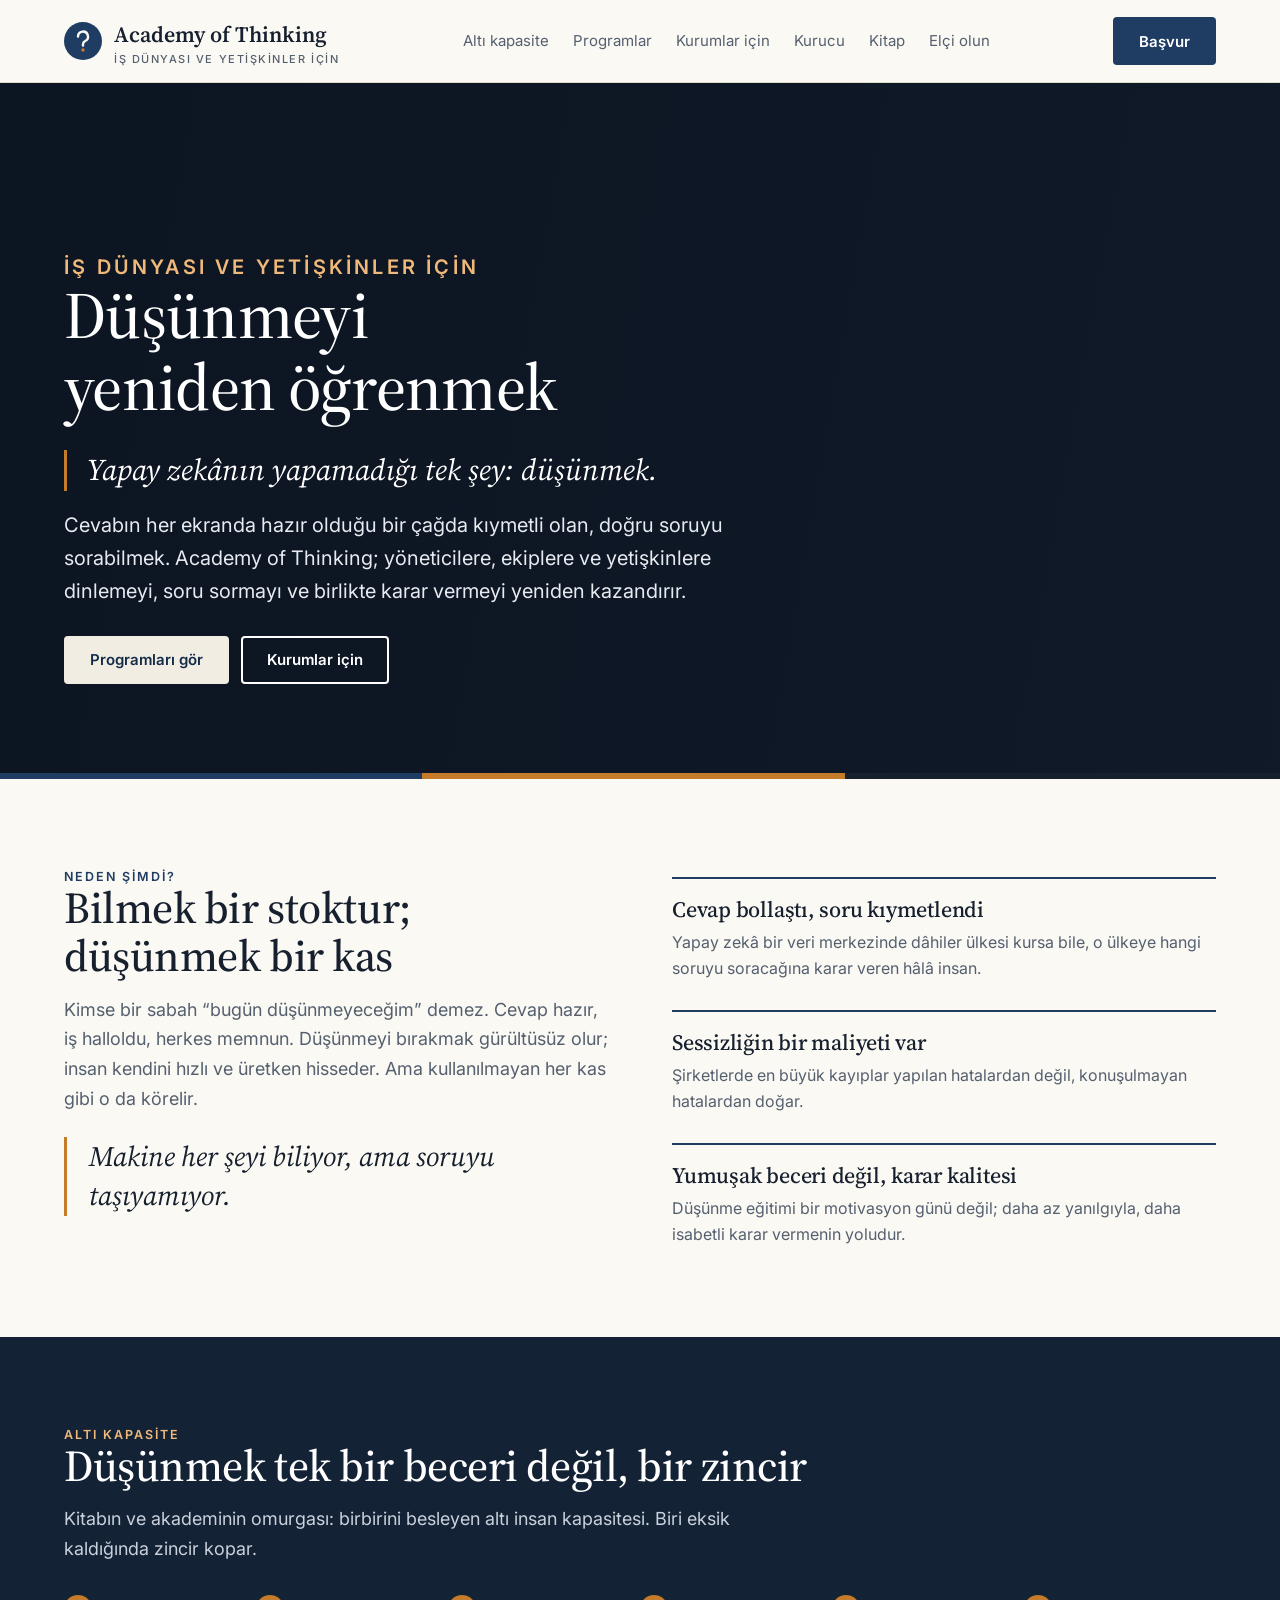
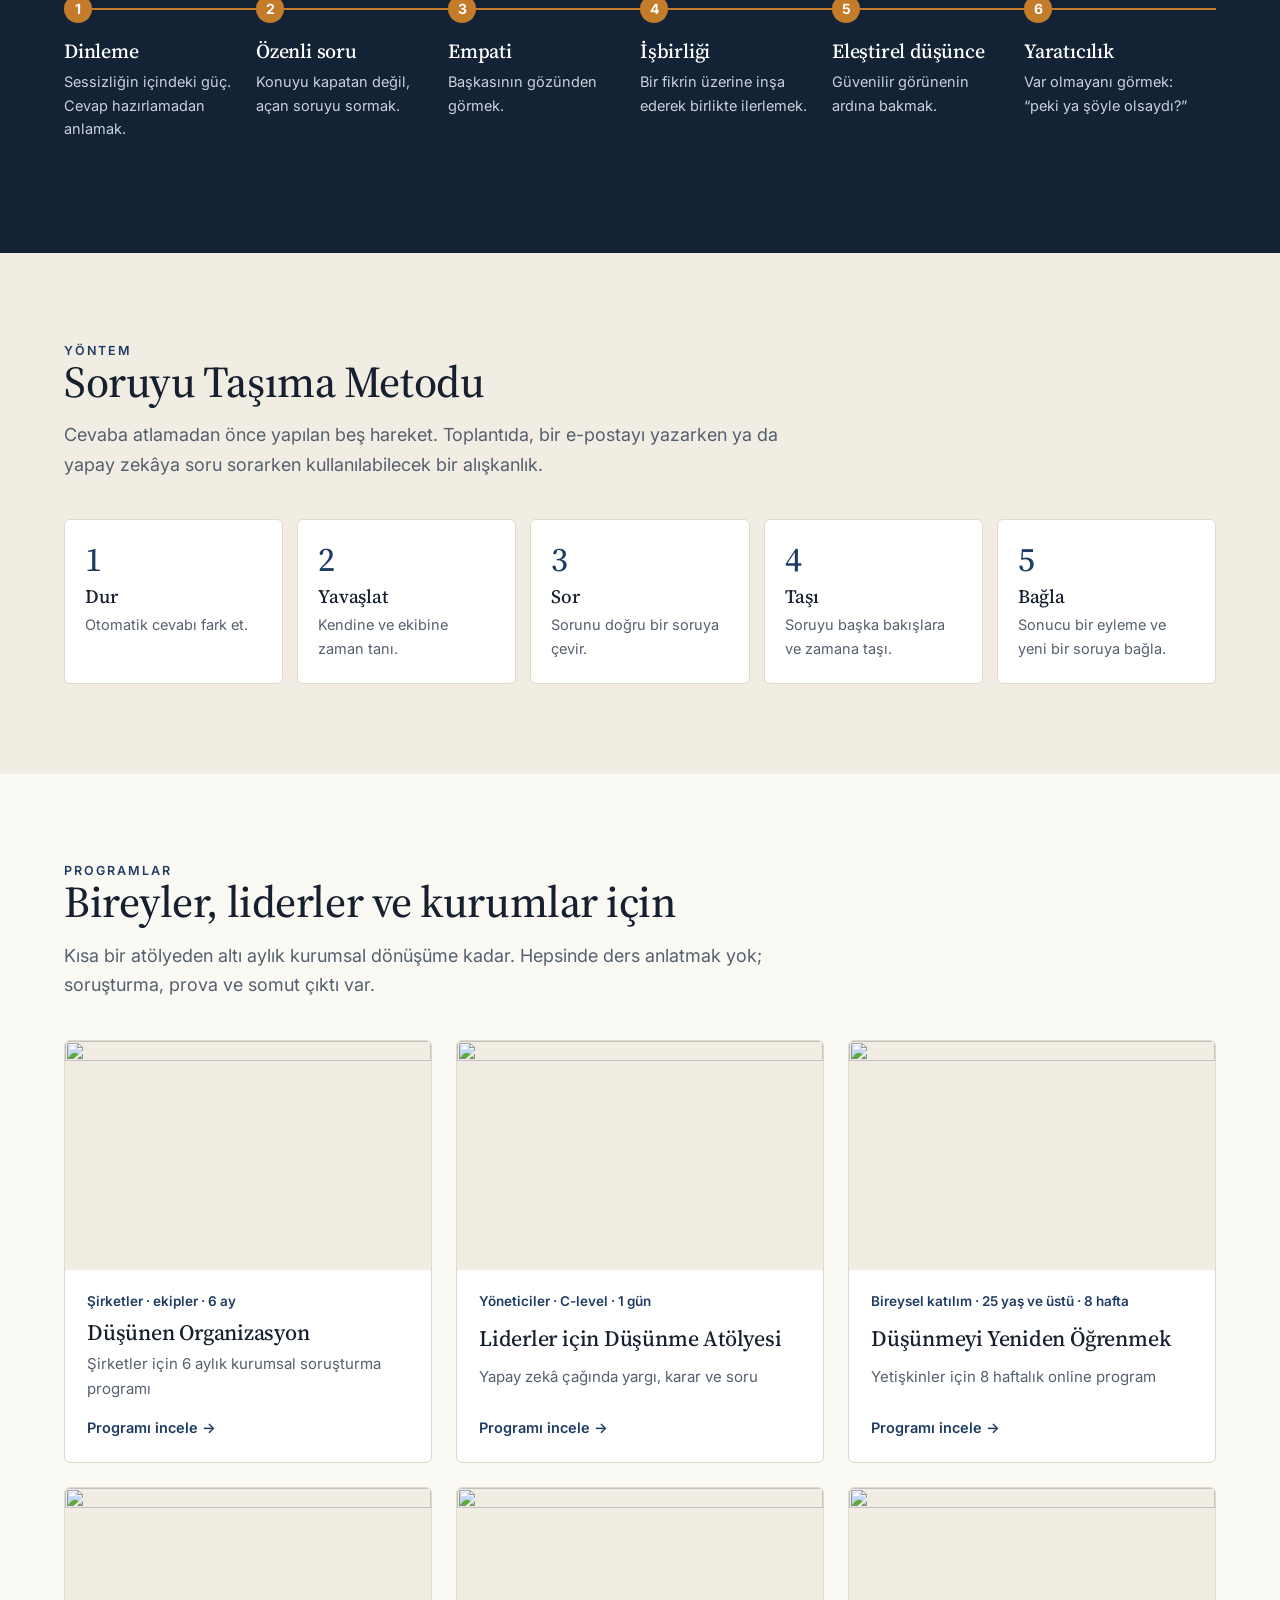
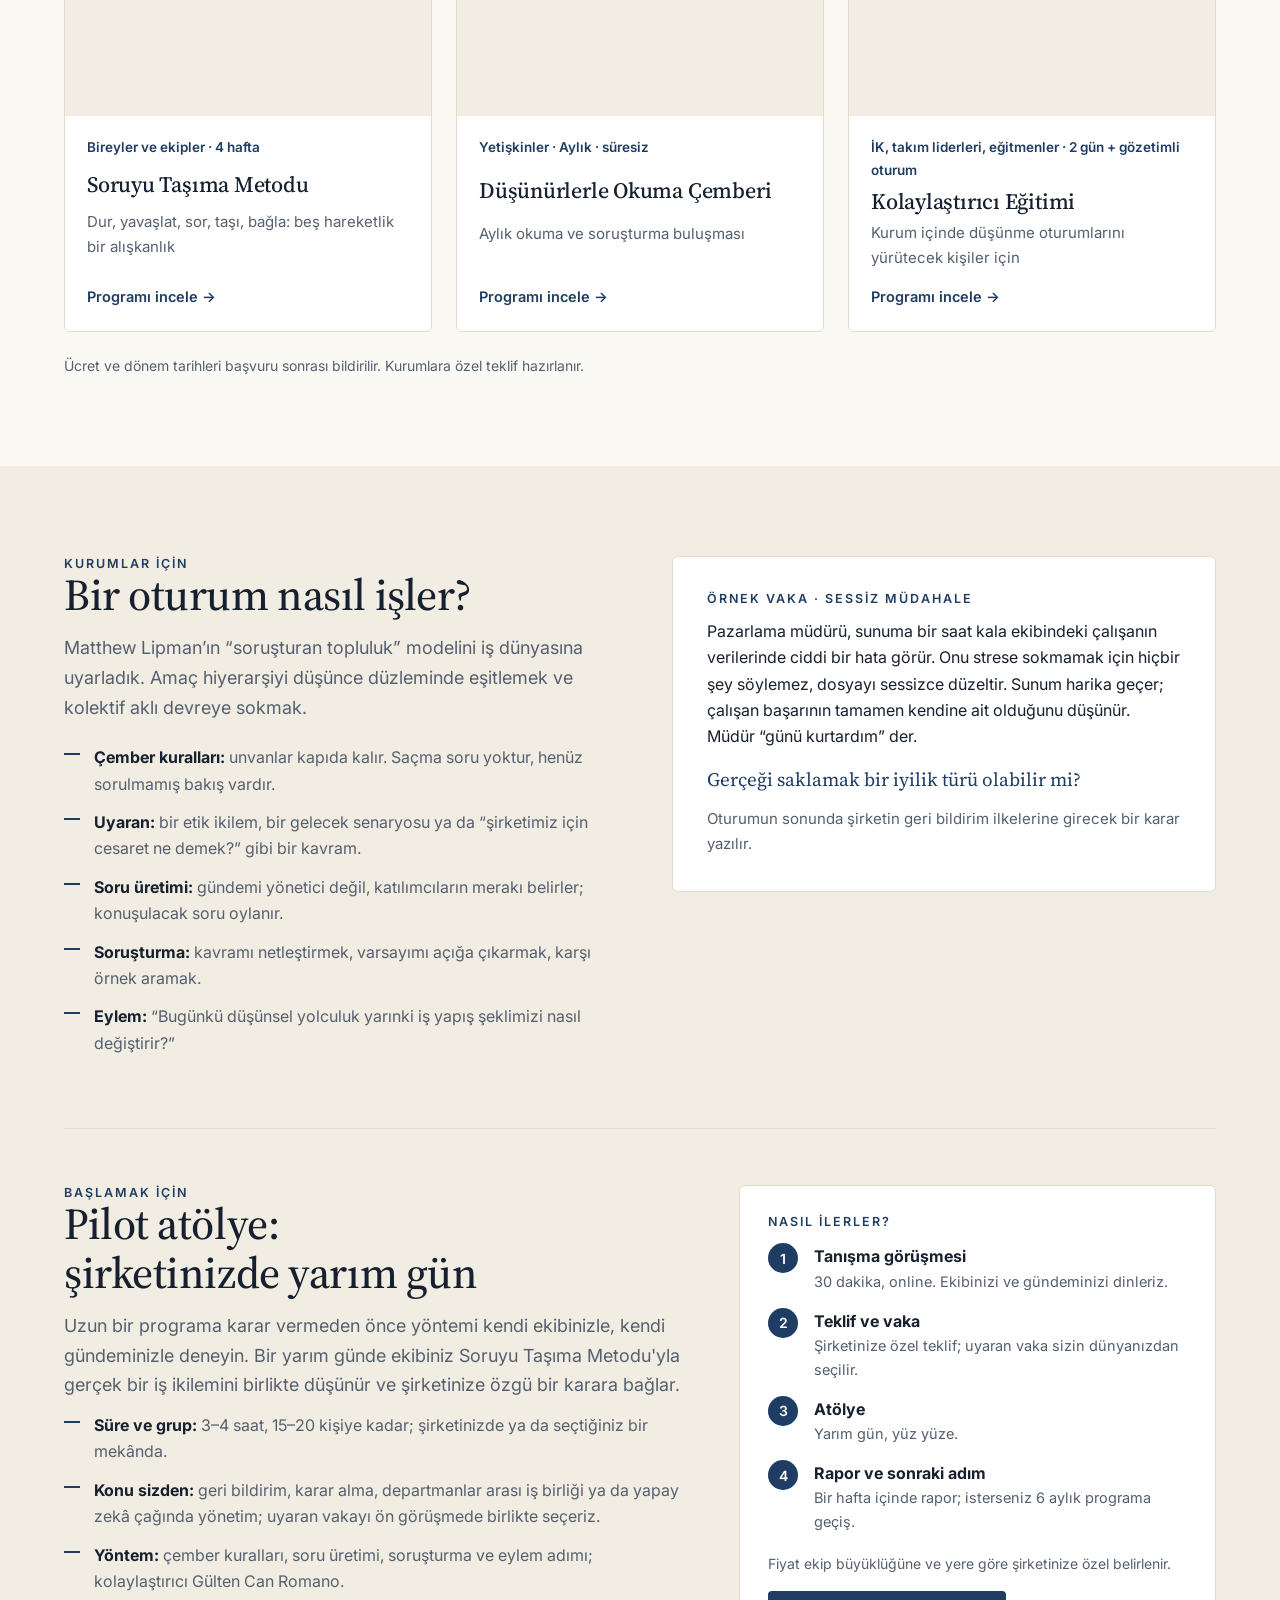
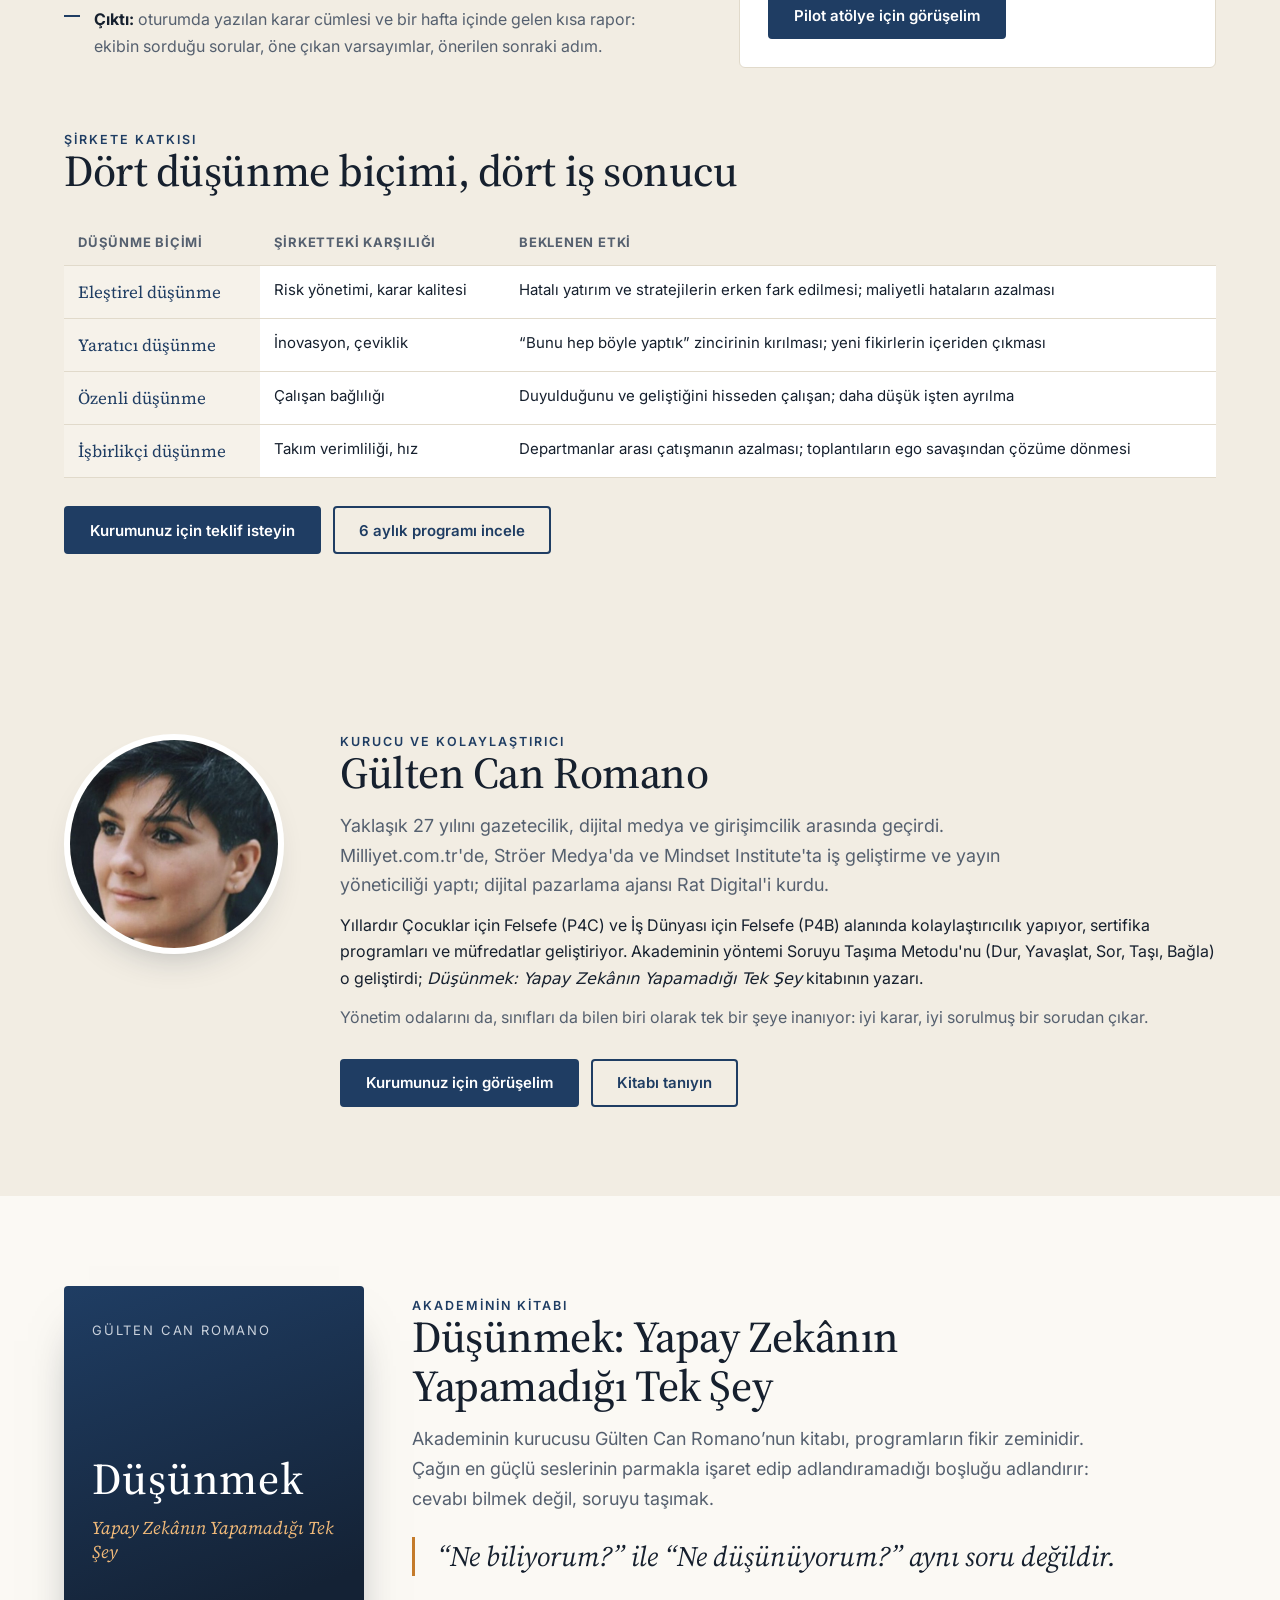
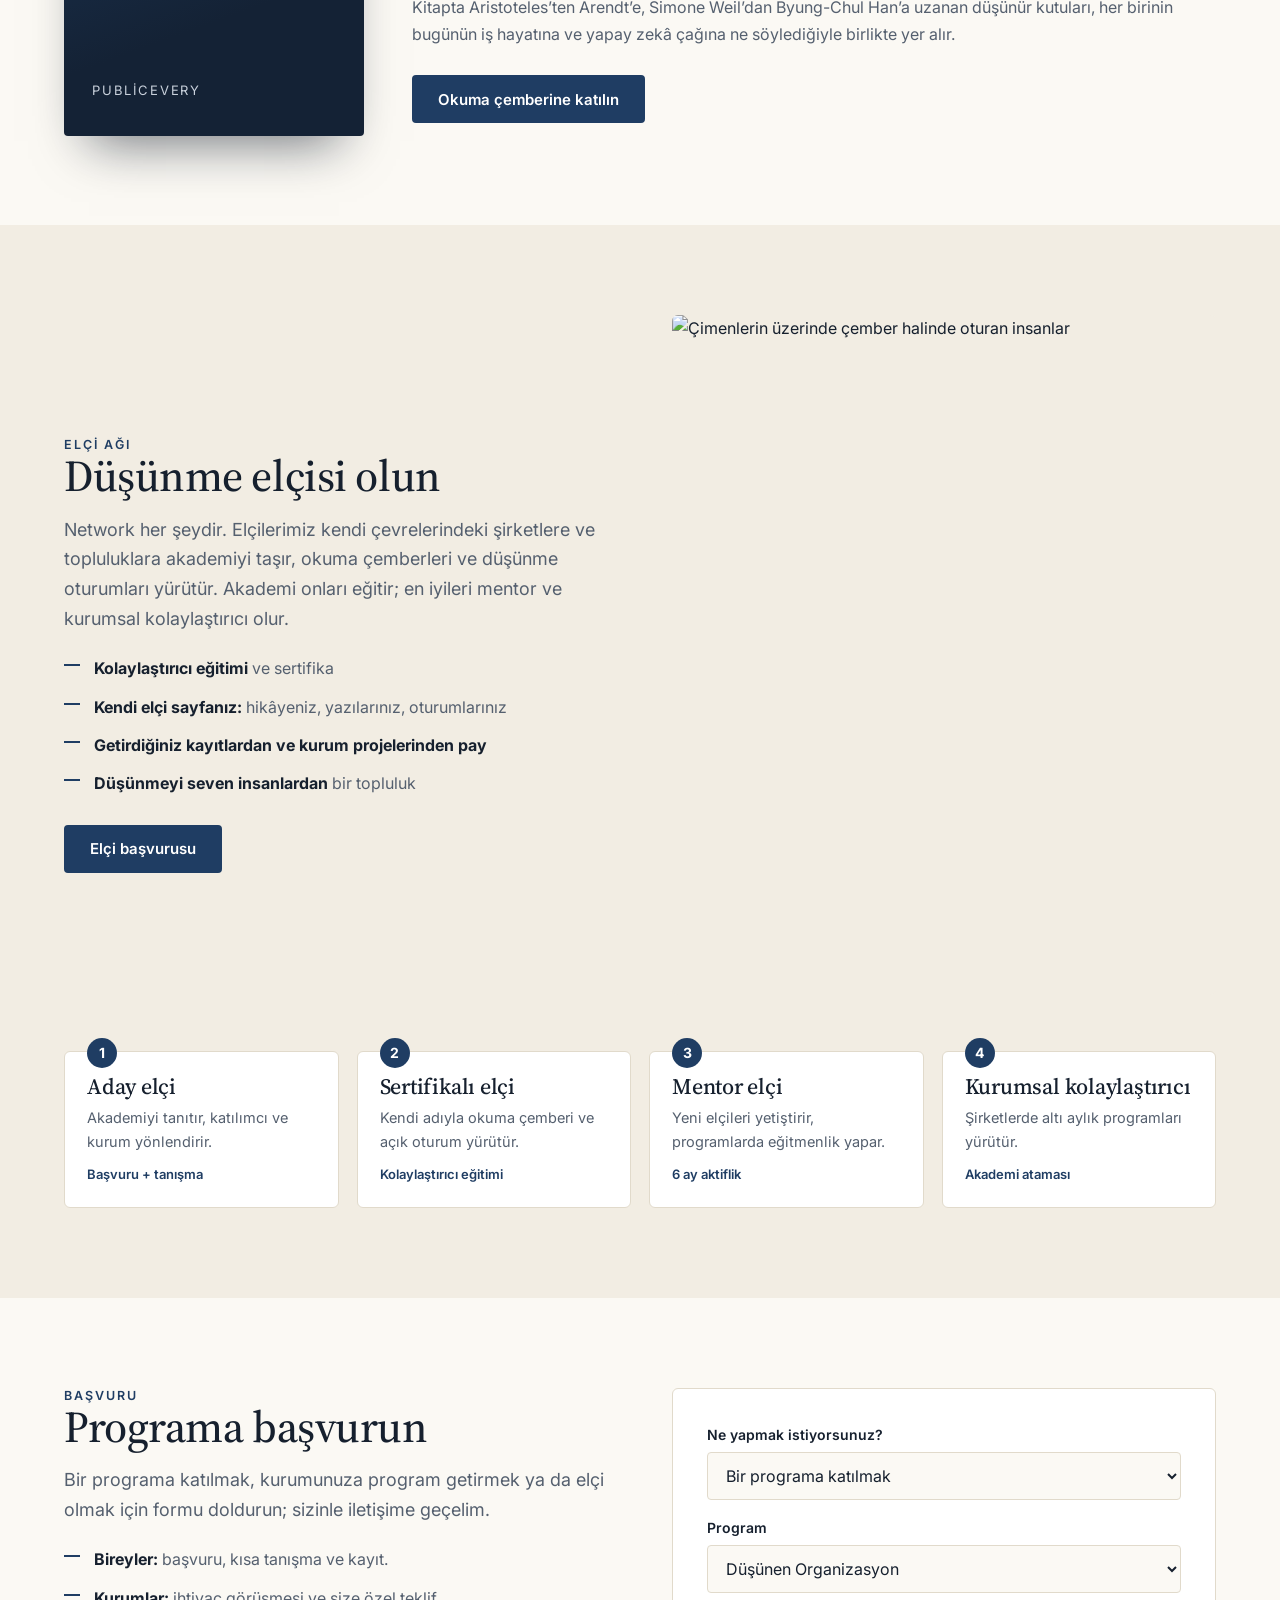
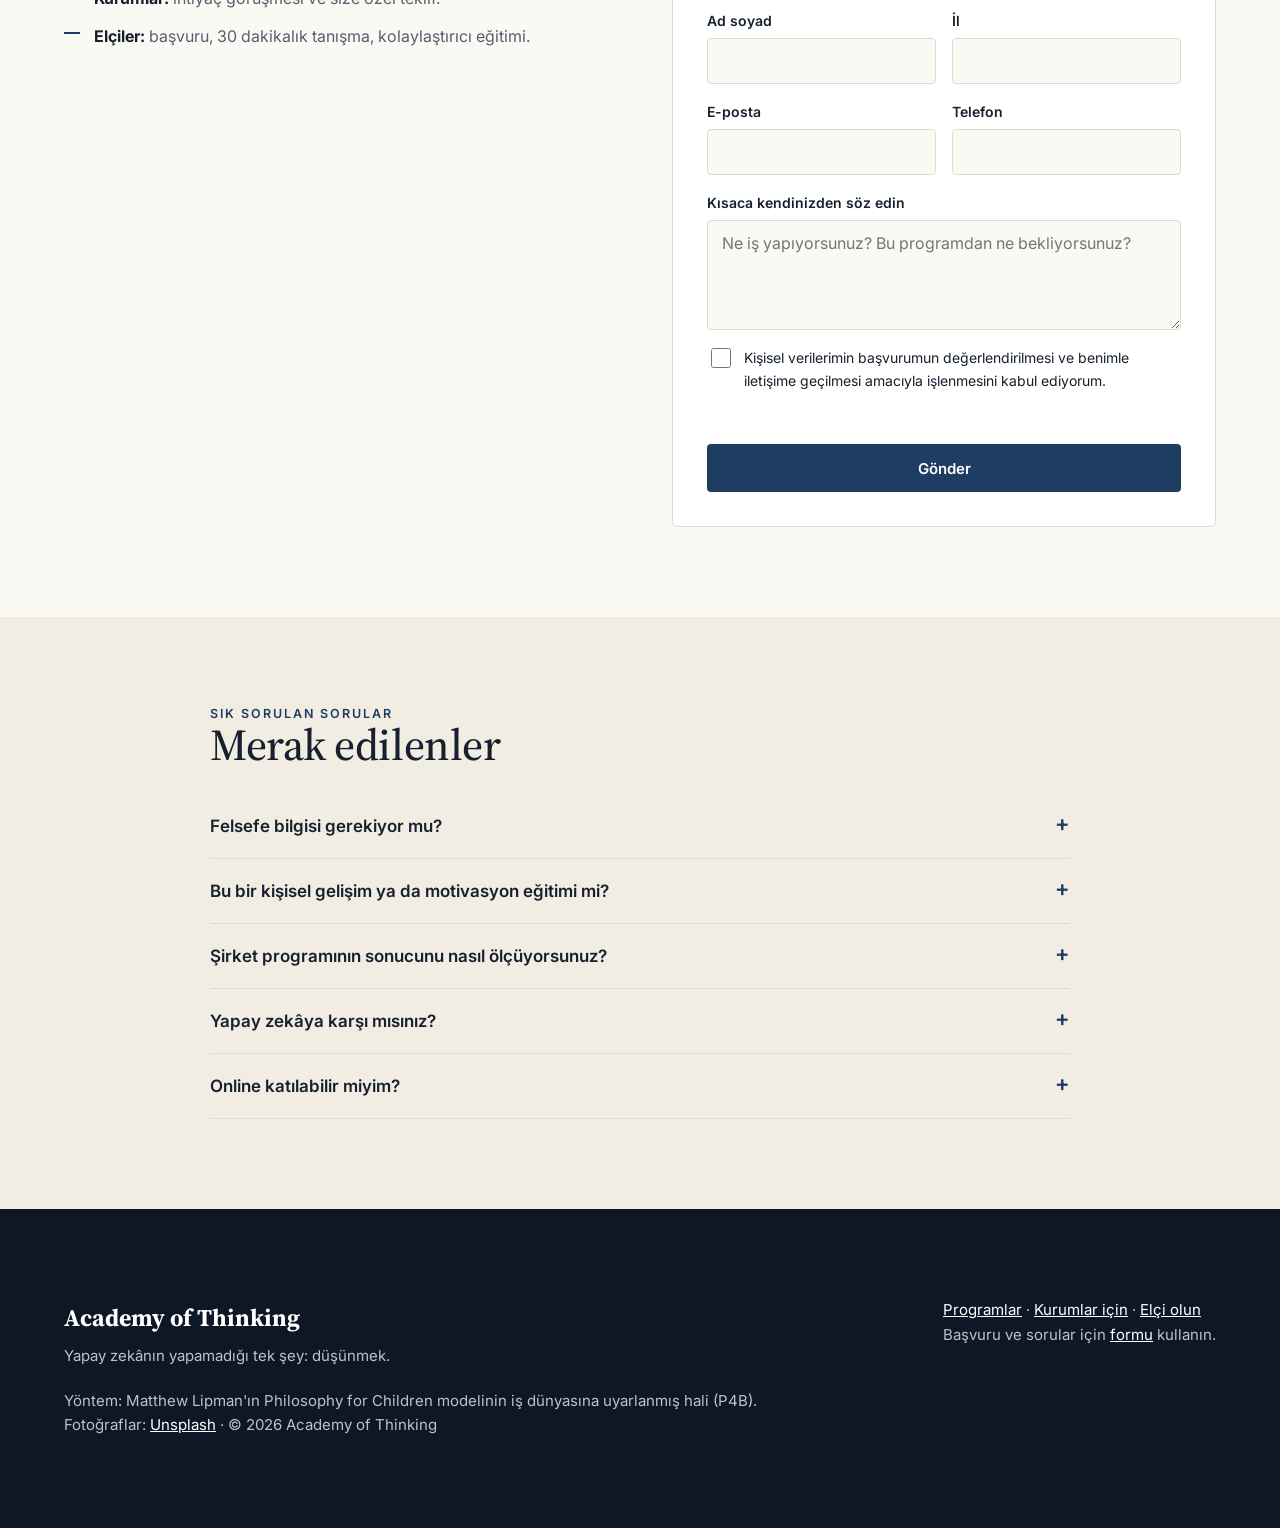
==== commit 52d3aff5: "Marka adı: Düşünme Akademisi → Academy of Thinking Co-Authored-By: Claude Opus 5.5 <noreply@anthropi" ====
--- a/index.html
+++ b/index.html
@@ -1,13 +1,13 @@
 <!DOCTYPE html>
 <html lang="tr"><head><meta charset="utf-8"><meta name="viewport" content="width=device-width, initial-scale=1">
-<title>Düşünme Akademisi — Yapay zekânın yapamadığı tek şey: düşünmek</title><meta name="description" content="İş dünyası ve yetişkinler için düşünme programları: liderler atölyesi, 6 aylık kurumsal soruşturma, Soruyu Taşıma Metodu, okuma çemberi ve elçi ağı."><link rel="canonical" href="https://cangulten-romano.github.io/dusunme-akademisi/">
-<meta property="og:type" content="website"><meta property="og:site_name" content="Düşünme Akademisi"><meta property="og:title" content="Düşünme Akademisi — Yapay zekânın yapamadığı tek şey: düşünmek"><meta property="og:description" content="İş dünyası ve yetişkinler için düşünme programları: liderler atölyesi, 6 aylık kurumsal soruşturma, Soruyu Taşıma Metodu, okuma çemberi ve elçi ağı."><meta property="og:url" content="https://cangulten-romano.github.io/dusunme-akademisi/"><meta property="og:image" content="https://images.unsplash.com/photo-1616824726805-1c991ae55757?auto=format&fit=crop&w=1200&q=70"><meta name="twitter:card" content="summary_large_image">
+<title>Academy of Thinking — Yapay zekânın yapamadığı tek şey: düşünmek</title><meta name="description" content="İş dünyası ve yetişkinler için düşünme programları: liderler atölyesi, 6 aylık kurumsal soruşturma, Soruyu Taşıma Metodu, okuma çemberi ve elçi ağı."><link rel="canonical" href="https://academyofthinking.com/">
+<meta property="og:type" content="website"><meta property="og:site_name" content="Academy of Thinking"><meta property="og:title" content="Academy of Thinking — Yapay zekânın yapamadığı tek şey: düşünmek"><meta property="og:description" content="İş dünyası ve yetişkinler için düşünme programları: liderler atölyesi, 6 aylık kurumsal soruşturma, Soruyu Taşıma Metodu, okuma çemberi ve elçi ağı."><meta property="og:url" content="https://academyofthinking.com/"><meta property="og:image" content="https://images.unsplash.com/photo-1616824726805-1c991ae55757?auto=format&fit=crop&w=1200&q=70"><meta name="twitter:card" content="summary_large_image">
 <link rel="preconnect" href="https://fonts.googleapis.com"><link rel="preconnect" href="https://images.unsplash.com">
 <link href="https://fonts.googleapis.com/css2?family=Source+Serif+4:ital,opsz,wght@0,8..60,400;0,8..60,500;0,8..60,600;1,8..60,400&family=Inter:wght@400;500;600;700&display=swap" rel="stylesheet">
 <link rel="stylesheet" href="site.css?v=3">
-<script type="application/ld+json">{"@context": "https://schema.org", "@type": "EducationalOrganization", "name": "Düşünme Akademisi", "url": "https://cangulten-romano.github.io/dusunme-akademisi/", "description": "İş dünyası ve yetişkinler için düşünme, soru sorma ve birlikte karar verme programları.", "founder": {"@type": "Person", "name": "Gülten Can Romano"}}</script>
+<script type="application/ld+json">{"@context": "https://schema.org", "@type": "EducationalOrganization", "name": "Academy of Thinking", "url": "https://academyofthinking.com/", "description": "İş dünyası ve yetişkinler için düşünme, soru sorma ve birlikte karar verme programları.", "founder": {"@type": "Person", "name": "Gülten Can Romano"}}</script>
 </head><body>
-<nav><a class="logo" href="index.html"><svg width="38" height="38" viewBox="0 0 38 38" aria-hidden="true"><rect width="38" height="38" rx="19" fill="#1f3d63"/><path d="M14 14.5a5 5 0 1 1 7.2 4.5c-1.4.7-2.2 1.6-2.2 3.2v1.3" stroke="#fbf9f4" stroke-width="2.4" fill="none" stroke-linecap="round"/><circle cx="19" cy="28" r="1.7" fill="#c47b2a"/></svg><span>Düşünme Akademisi<small>İş dünyası ve yetişkinler için</small></span></a>
+<nav><a class="logo" href="index.html"><svg width="38" height="38" viewBox="0 0 38 38" aria-hidden="true"><rect width="38" height="38" rx="19" fill="#1f3d63"/><path d="M14 14.5a5 5 0 1 1 7.2 4.5c-1.4.7-2.2 1.6-2.2 3.2v1.3" stroke="#fbf9f4" stroke-width="2.4" fill="none" stroke-linecap="round"/><circle cx="19" cy="28" r="1.7" fill="#c47b2a"/></svg><span>Academy of Thinking<small>İş dünyası ve yetişkinler için</small></span></a>
 <ul><li><a href="index.html#kapasiteler">Altı kapasite</a></li><li><a href="index.html#programlar">Programlar</a></li><li><a href="index.html#kurumlar">Kurumlar için</a></li><li><a href="index.html#kurucu">Kurucu</a></li><li><a href="index.html#kitap">Kitap</a></li><li><a href="index.html#elci">Elçi olun</a></li></ul>
 <a class="btn" href="index.html#basvuru">Başvur</a></nav>
 
@@ -15,7 +15,7 @@
 <p class="kicker">İş dünyası ve yetişkinler için</p>
 <h1>Düşünmeyi<br>yeniden öğrenmek</h1>
 <p class="motto">Yapay zekânın yapamadığı tek şey: düşünmek.</p>
-<p>Cevabın her ekranda hazır olduğu bir çağda kıymetli olan, doğru soruyu sorabilmek. Düşünme Akademisi; yöneticilere, ekiplere ve yetişkinlere dinlemeyi, soru sormayı ve birlikte karar vermeyi yeniden kazandırır.</p>
+<p>Cevabın her ekranda hazır olduğu bir çağda kıymetli olan, doğru soruyu sorabilmek. Academy of Thinking; yöneticilere, ekiplere ve yetişkinlere dinlemeyi, soru sormayı ve birlikte karar vermeyi yeniden kazandırır.</p>
 <div class="cta"><a class="btn light" href="#programlar">Programları gör</a><a class="btn lightline" href="#kurumlar">Kurumlar için</a></div>
 </div></header>
 <div class="rule" aria-hidden="true"></div>
@@ -152,7 +152,7 @@
 <ul class="ticks"><li><b>Bireyler:</b> başvuru, kısa tanışma ve kayıt.</li><li><b>Kurumlar:</b> ihtiyaç görüşmesi ve size özel teklif.</li><li><b>Elçiler:</b> başvuru, 30 dakikalık tanışma, kolaylaştırıcı eğitimi.</li></ul></div>
 <div>
 <form id="f" action="https://formspree.io/f/mrpqpazq" method="POST" novalidate>
-<input type="hidden" name="_subject" id="subj" value="Düşünme Akademisi – program başvurusu">
+<input type="hidden" name="_subject" id="subj" value="Academy of Thinking – program başvurusu">
 <label for="tip">Ne yapmak istiyorsunuz?<select id="tip" name="tip"><option value="program">Bir programa katılmak</option><option value="kurum">Kurumuma program getirmek</option><option value="elci">Elçi olmak</option></select></label>
 <label for="program" id="program-l">Program<select id="program" name="program"><option value="dusunen-organizasyon">Düşünen Organizasyon</option><option value="liderler-atolyesi">Liderler için Düşünme Atölyesi</option><option value="dusunmeyi-yeniden-ogrenmek">Düşünmeyi Yeniden Öğrenmek</option><option value="soruyu-tasima-metodu">Soruyu Taşıma Metodu</option><option value="okuma-cemberi">Düşünürlerle Okuma Çemberi</option><option value="kolaylastirici-egitimi">Kolaylaştırıcı Eğitimi</option></select></label>
 <div class="row"><label for="ad">Ad soyad<input id="ad" name="ad" autocomplete="name" required></label><label for="il">İl<input id="il" name="il" required></label></div>
@@ -177,15 +177,15 @@
 </div></div></section>
 
 <footer class="band"><div class="wrap">
-<div><b style="font-family:'Source Serif 4',serif;font-size:24px">Düşünme Akademisi</b><p style="margin-top:6px">Yapay zekânın yapamadığı tek şey: düşünmek.</p></div>
+<div><b style="font-family:'Source Serif 4',serif;font-size:24px">Academy of Thinking</b><p style="margin-top:6px">Yapay zekânın yapamadığı tek şey: düşünmek.</p></div>
 <div><p><a href="index.html#programlar">Programlar</a> · <a href="index.html#kurumlar">Kurumlar için</a> · <a href="index.html#elci">Elçi olun</a></p><p>Başvuru ve sorular için <a href="index.html#basvuru">formu</a> kullanın.</p></div>
-<div><p>Yöntem: Matthew Lipman'ın Philosophy for Children modelinin iş dünyasına uyarlanmış hali (P4B).</p><p>Fotoğraflar: <a href="https://unsplash.com" rel="noopener">Unsplash</a> · © 2026 Düşünme Akademisi</p></div>
+<div><p>Yöntem: Matthew Lipman'ın Philosophy for Children modelinin iş dünyasına uyarlanmış hali (P4B).</p><p>Fotoğraflar: <a href="https://unsplash.com" rel="noopener">Unsplash</a> · © 2026 Academy of Thinking</p></div>
 </div></footer>
 <script>
 {
 const $=id=>document.getElementById(id),f=$('f'),err=$('err');
 function upd(){const t=$('tip').value;$('program-l').hidden=t!=='program';$('kurum-l').hidden=t!=='kurum';
- $('subj').value='Düşünme Akademisi – '+({program:'program başvurusu',elci:'elçi başvurusu',kurum:'kurum talebi'})[t];
+ $('subj').value='Academy of Thinking – '+({program:'program başvurusu',elci:'elçi başvurusu',kurum:'kurum talebi'})[t];
  $('fh').textContent=({program:'Programa başvurun',elci:'Elçi başvurusu',kurum:'Kurumunuz için teklif'})[t];
  $('mesaj-t').textContent=({program:'Kısaca kendinizden söz edin',elci:'Neden düşünme elçisi olmak istiyorsunuz?',kurum:'İhtiyacınız'})[t];
  $('mesaj').placeholder=({program:'Ne iş yapıyorsunuz? Bu programdan ne bekliyorsunuz?',elci:'Hangi çevrelere ve şirketlere ulaşabilirsiniz?',kurum:'Hangi ekip, hangi konu (geri bildirim, karar alma, liderlik…), tercih ettiğiniz tarih'})[t];}
@@ -193,7 +193,7 @@
 document.querySelectorAll('[data-tip]').forEach(a=>a.addEventListener('click',()=>{$('tip').value=a.dataset.tip;upd()}));
 const q=new URLSearchParams(location.search);if(q.get('tip'))$('tip').value=q.get('tip');if(q.get('program')){$('tip').value='program';$('program').value=q.get('program')}
 if(q.get('paket')==='pilot'){$('tip').value='kurum';const m=$('mesaj');if(m&&!m.value)m.value='Pilot atölye (yarım gün) ile ilgileniyoruz. ';let h=document.getElementById('f_paket');if(!h){h=document.createElement('input');h.type='hidden';h.name='paket';h.id='f_paket';$('f').appendChild(h)}h.value='Pilot atölye (yarım gün)'}
-upd();if(q.get('paket')==='pilot')$('subj').value='Düşünme Akademisi – PİLOT ATÖLYE talebi';
+upd();if(q.get('paket')==='pilot')$('subj').value='Academy of Thinking – PİLOT ATÖLYE talebi';
 f.addEventListener('submit',e=>{e.preventDefault();
  const need=['ad','il','eposta','tel'].filter(id=>!$(id).value.trim());
  if(need.length){err.textContent='Lütfen ad, il, e-posta ve telefon alanlarını doldurun.';$(need[0]).focus();return}
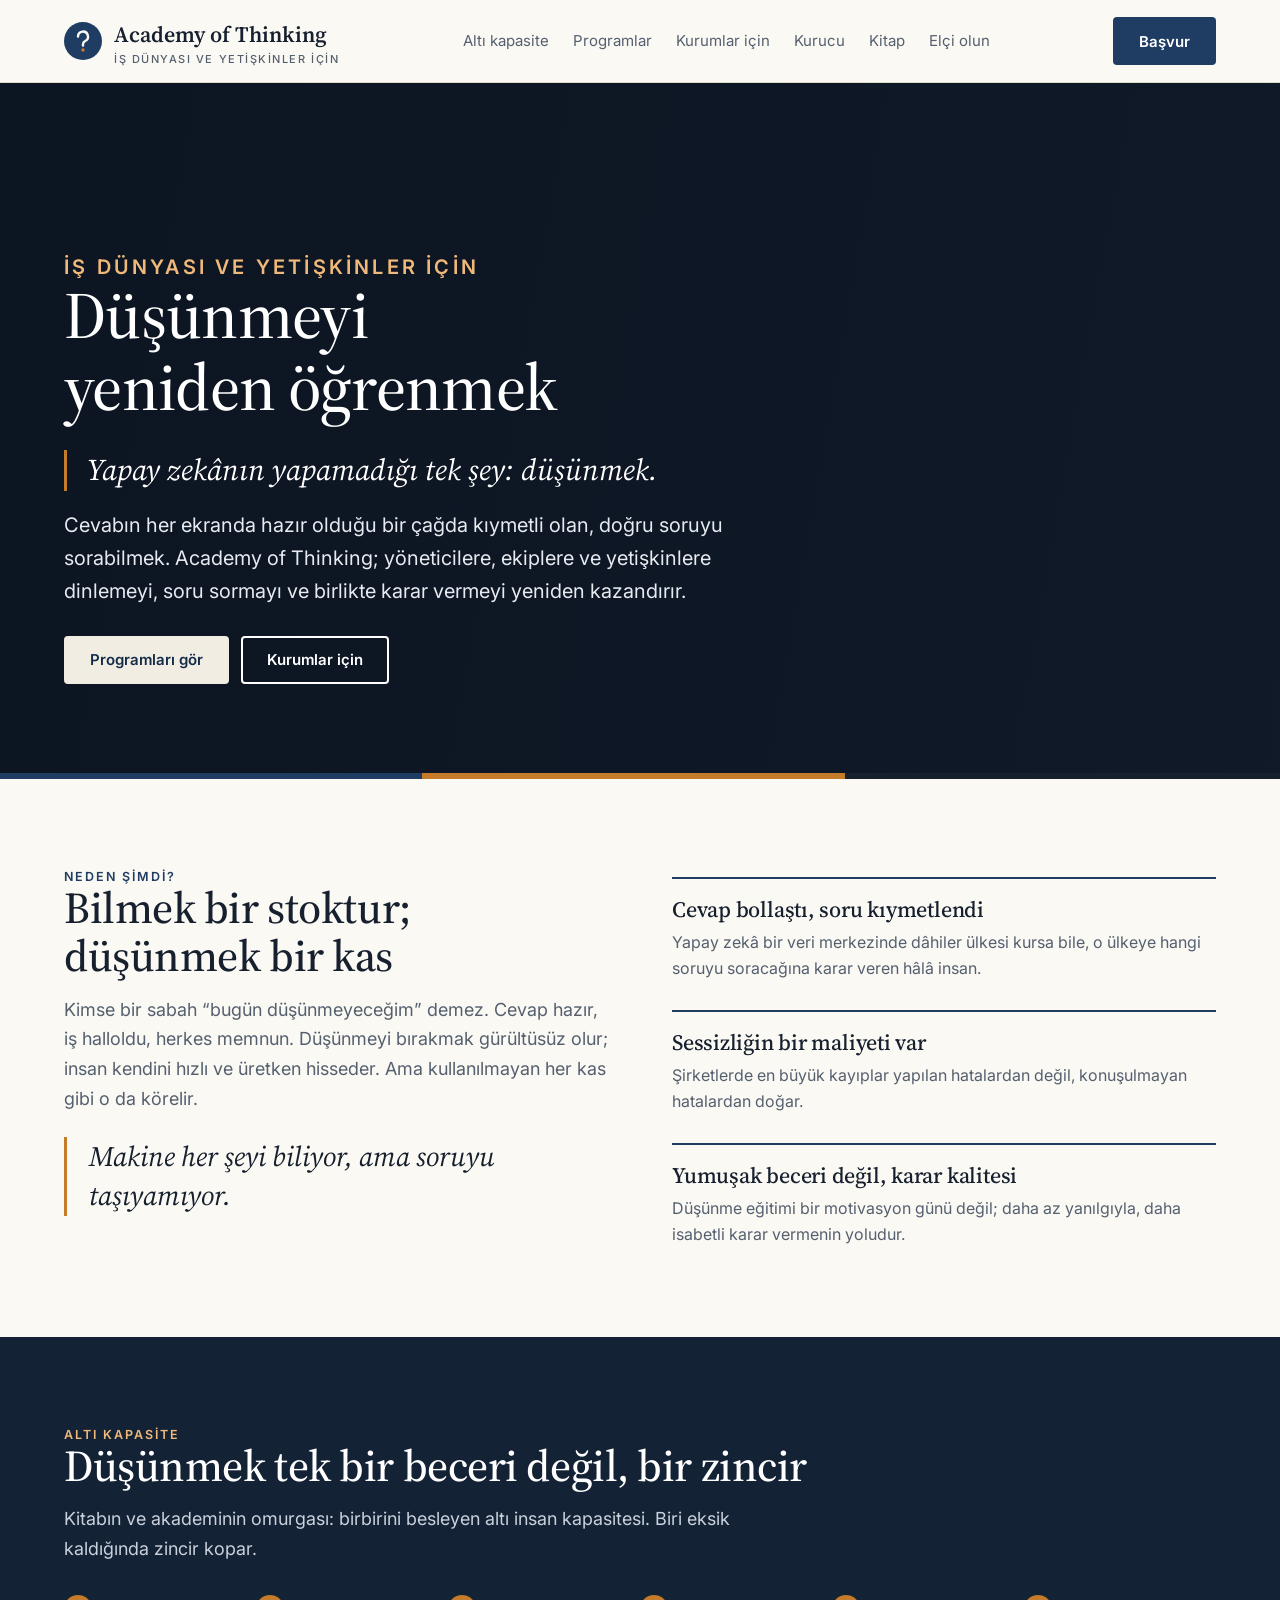
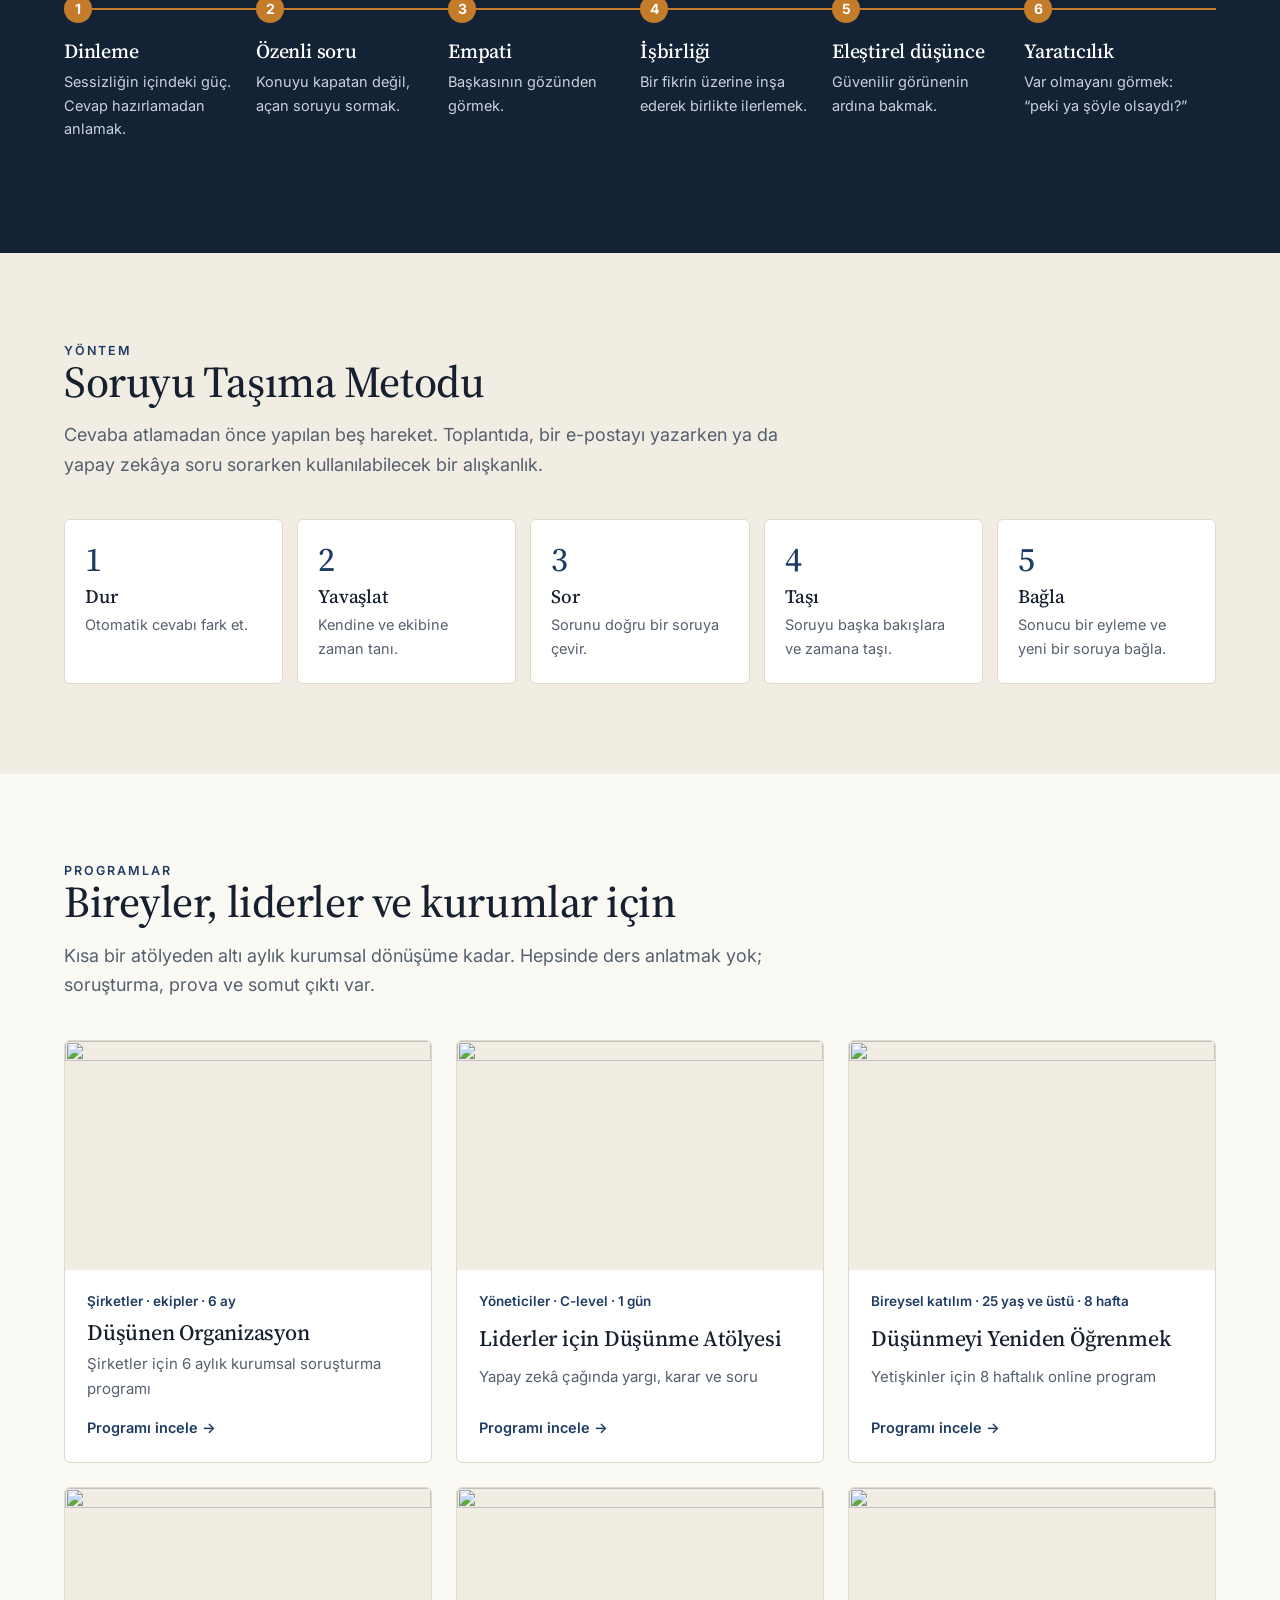
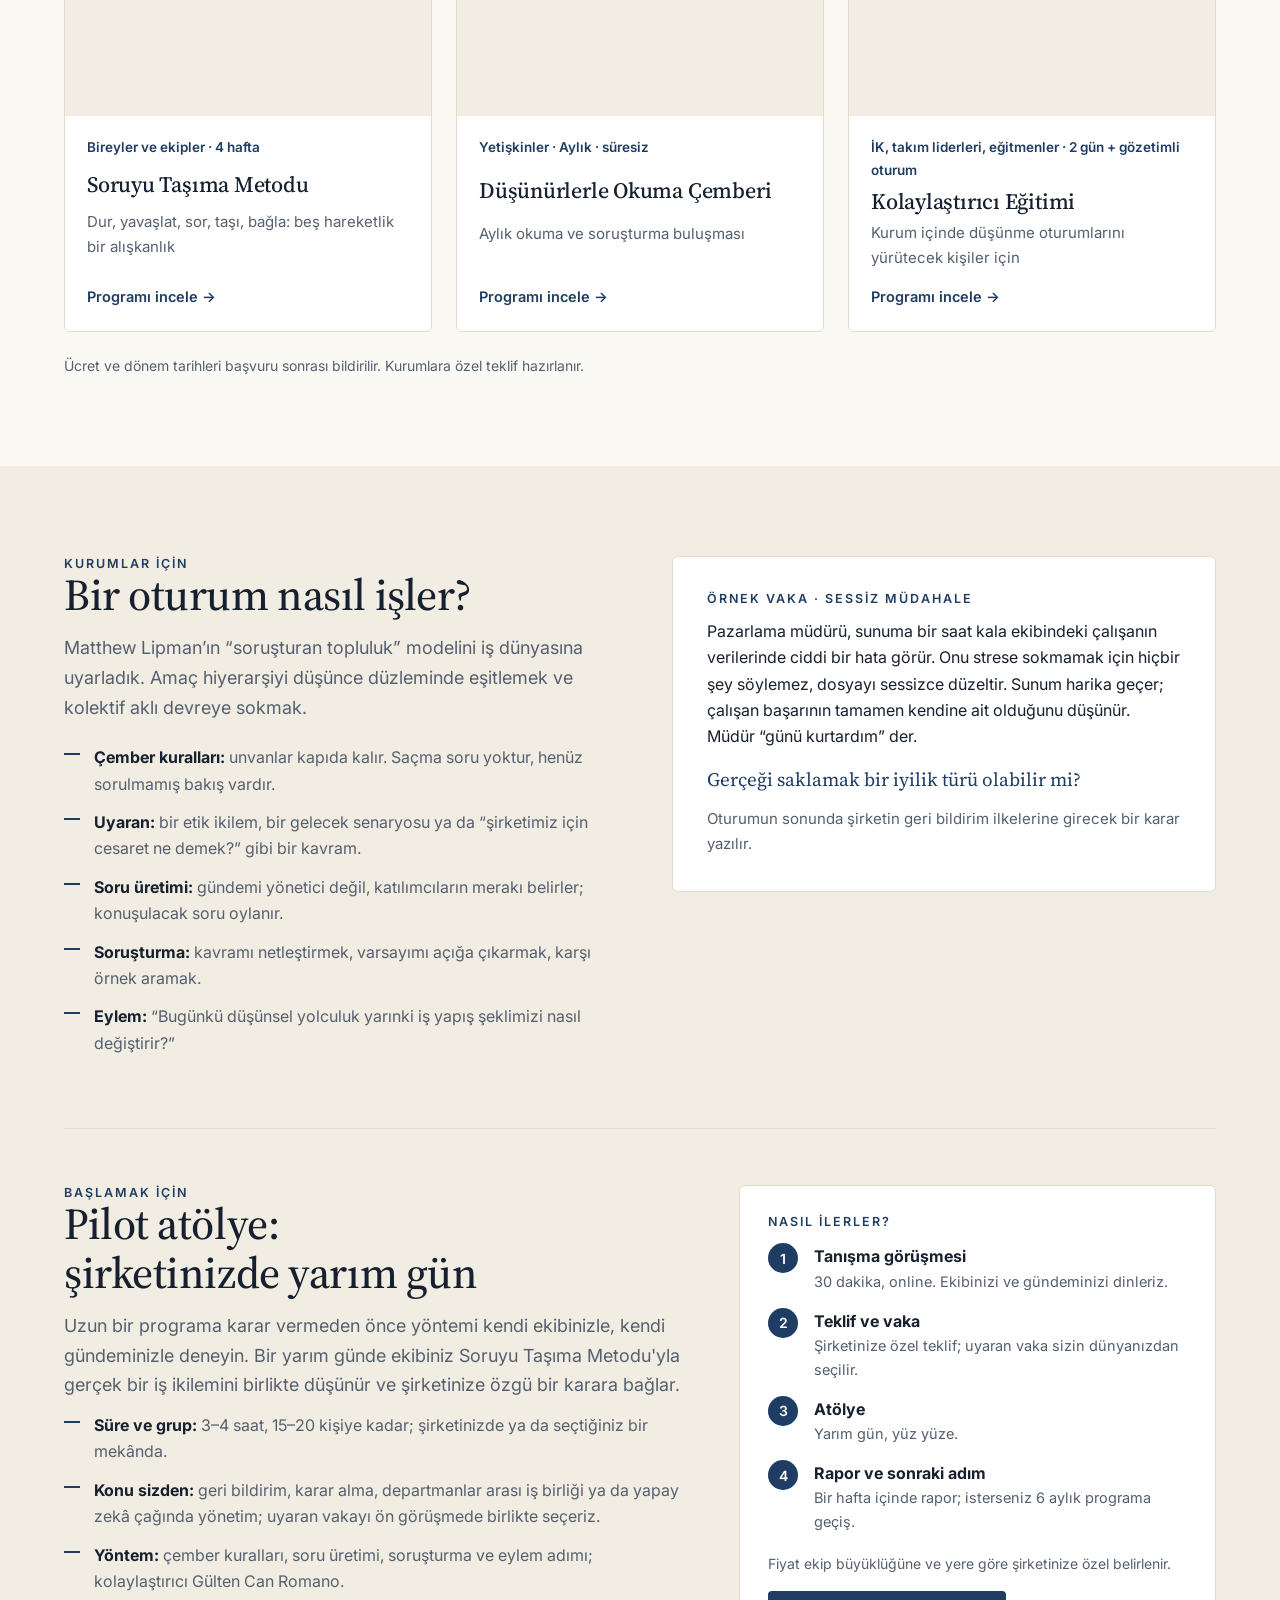
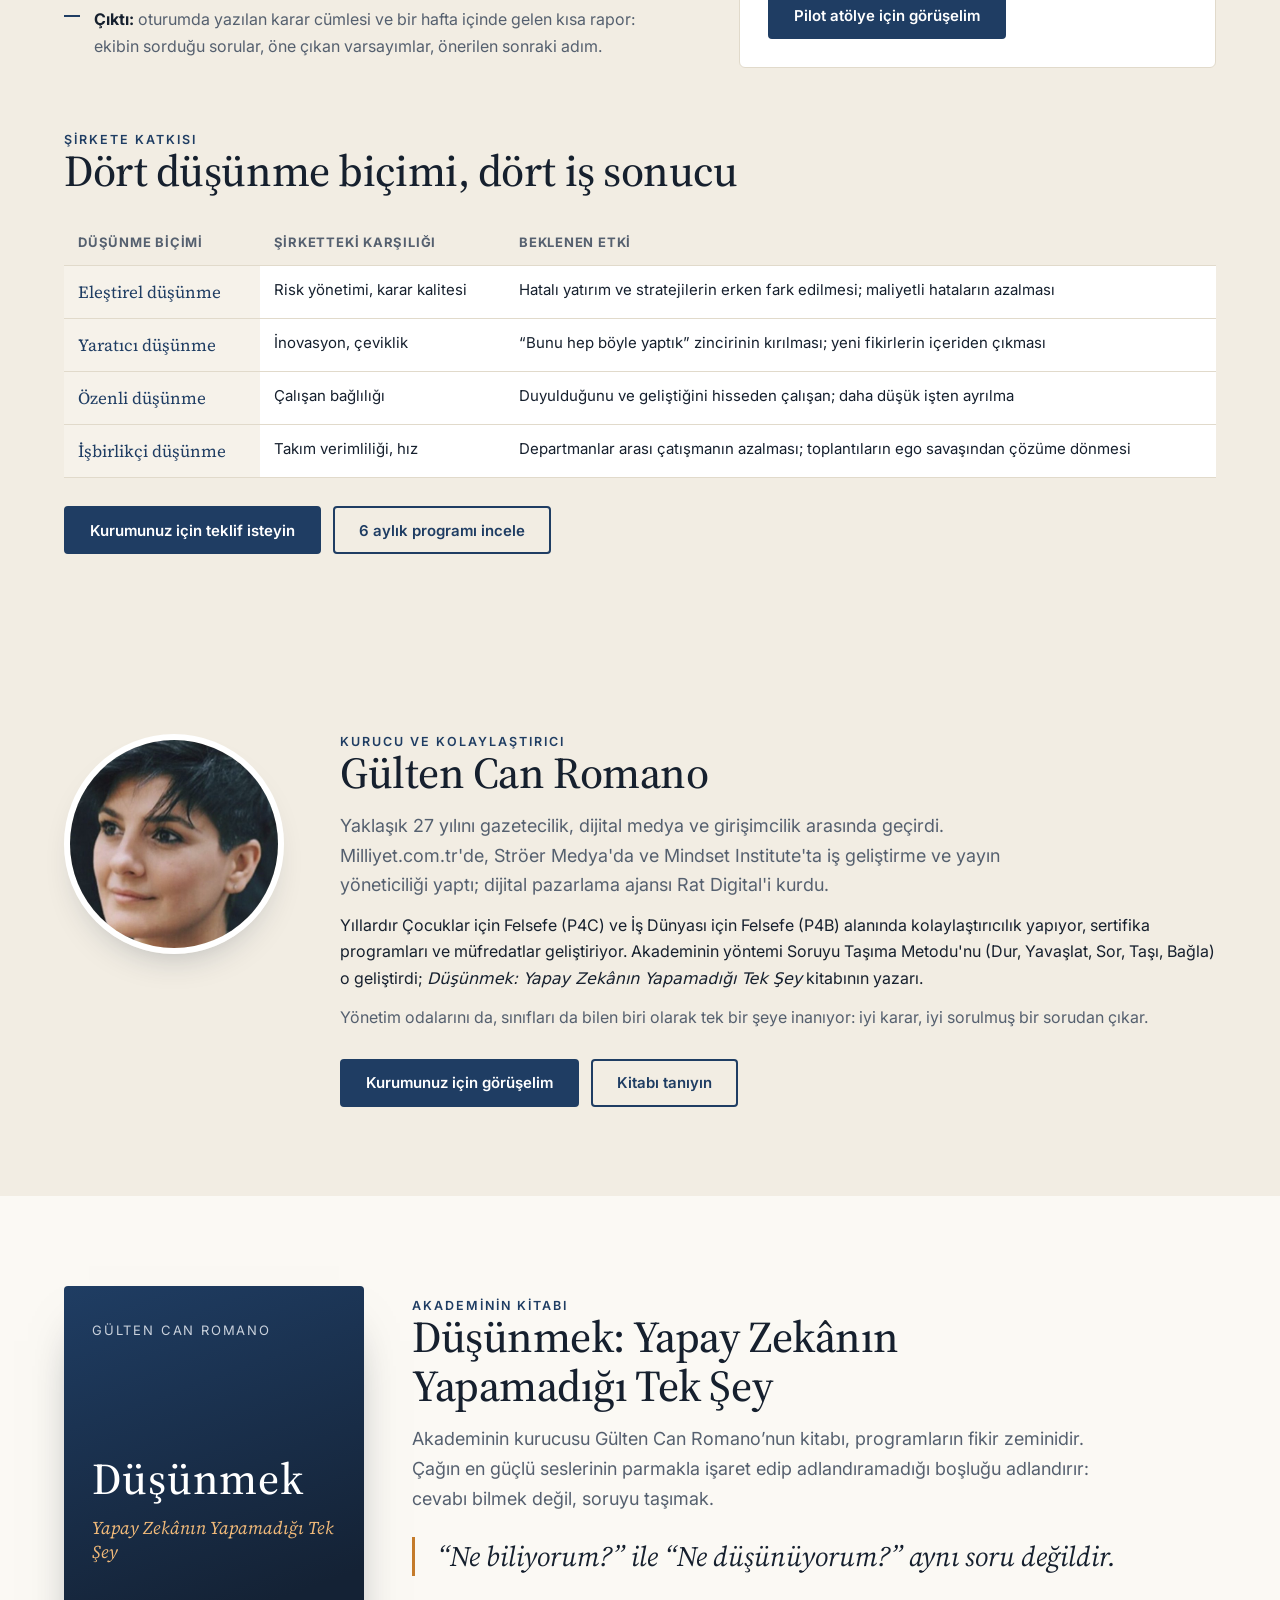
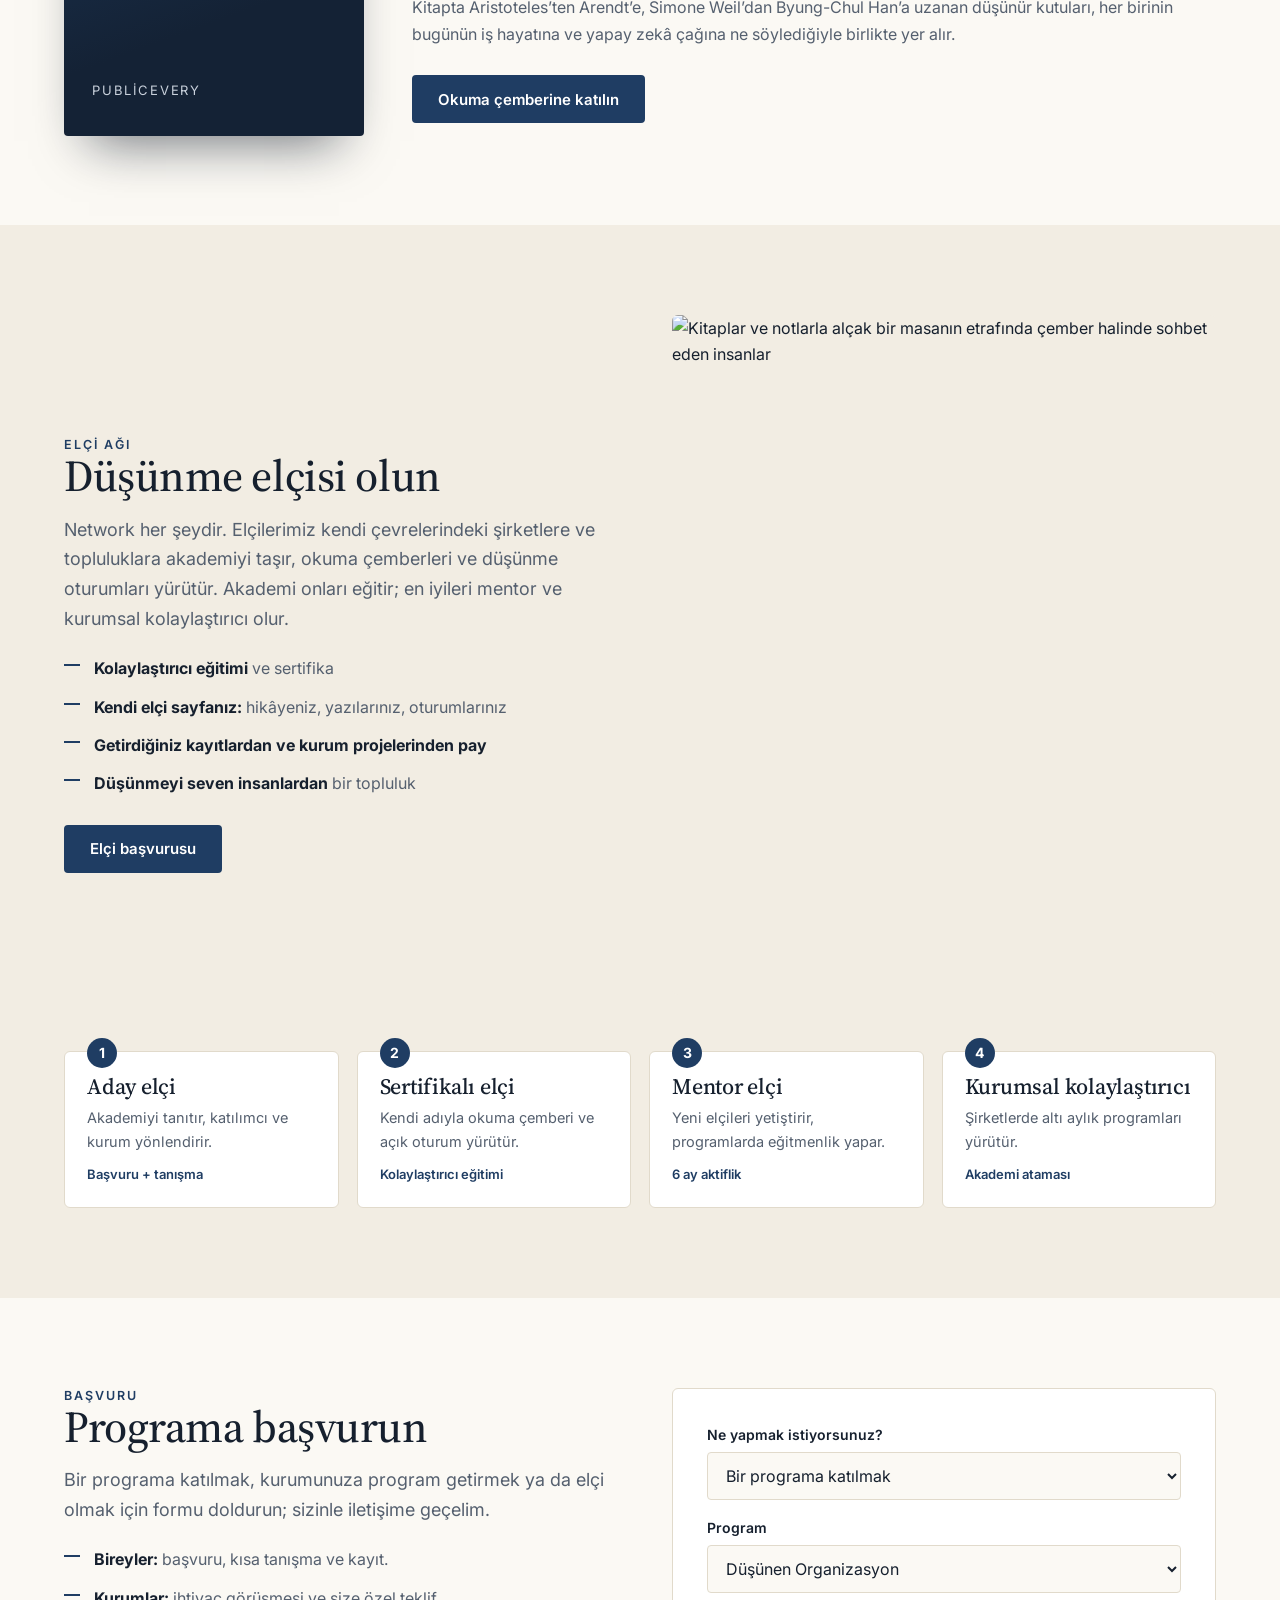
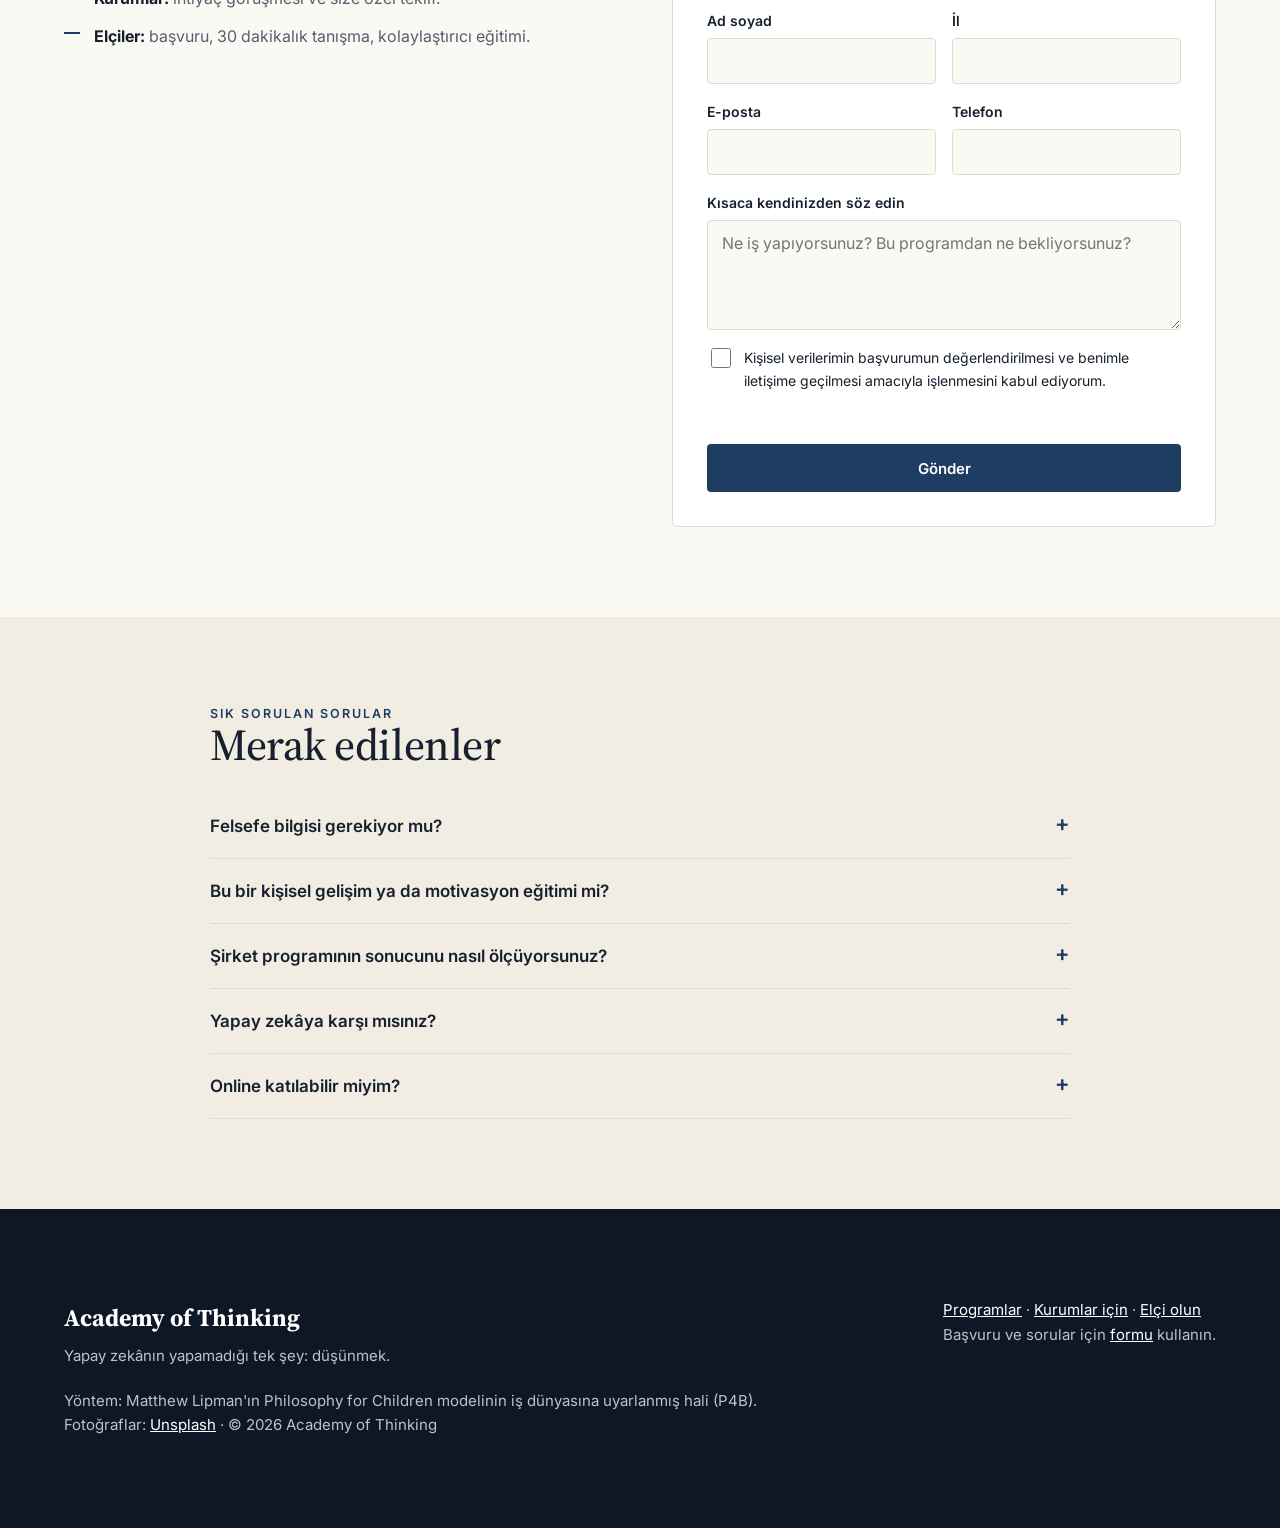
==== commit 8817a2cc: "Elçi bölümü: yeni çember fotoğrafı Co-Authored-By: Claude Opus 5.5 <noreply@anthropic.com> Claude-Se" ====
--- a/index.html
+++ b/index.html
@@ -137,7 +137,7 @@
 </ul>
 <div class="cta"><a class="btn" href="index.html?tip=elci#basvuru" data-tip="elci">Elçi başvurusu</a></div>
 </div>
-<div class="photo"><img src="https://images.unsplash.com/photo-1555069855-e580a9adbf43?auto=format&fit=crop&w=1000&q=70" alt="Çimenlerin üzerinde çember halinde oturan insanlar" loading="lazy"></div>
+<div class="photo"><img src="https://images.unsplash.com/photo-1549046585-538f41cee5c7?auto=format&fit=crop&w=1000&q=70" alt="Kitaplar ve notlarla alçak bir masanın etrafında çember halinde sohbet eden insanlar" loading="lazy"></div>
 </div>
 <div class="wrap ladder" style="margin-top:56px">
 <article><span class="n">1</span><h3>Aday elçi</h3><p>Akademiyi tanıtır, katılımcı ve kurum yönlendirir.</p><div class="k">Başvuru + tanışma</div></article>
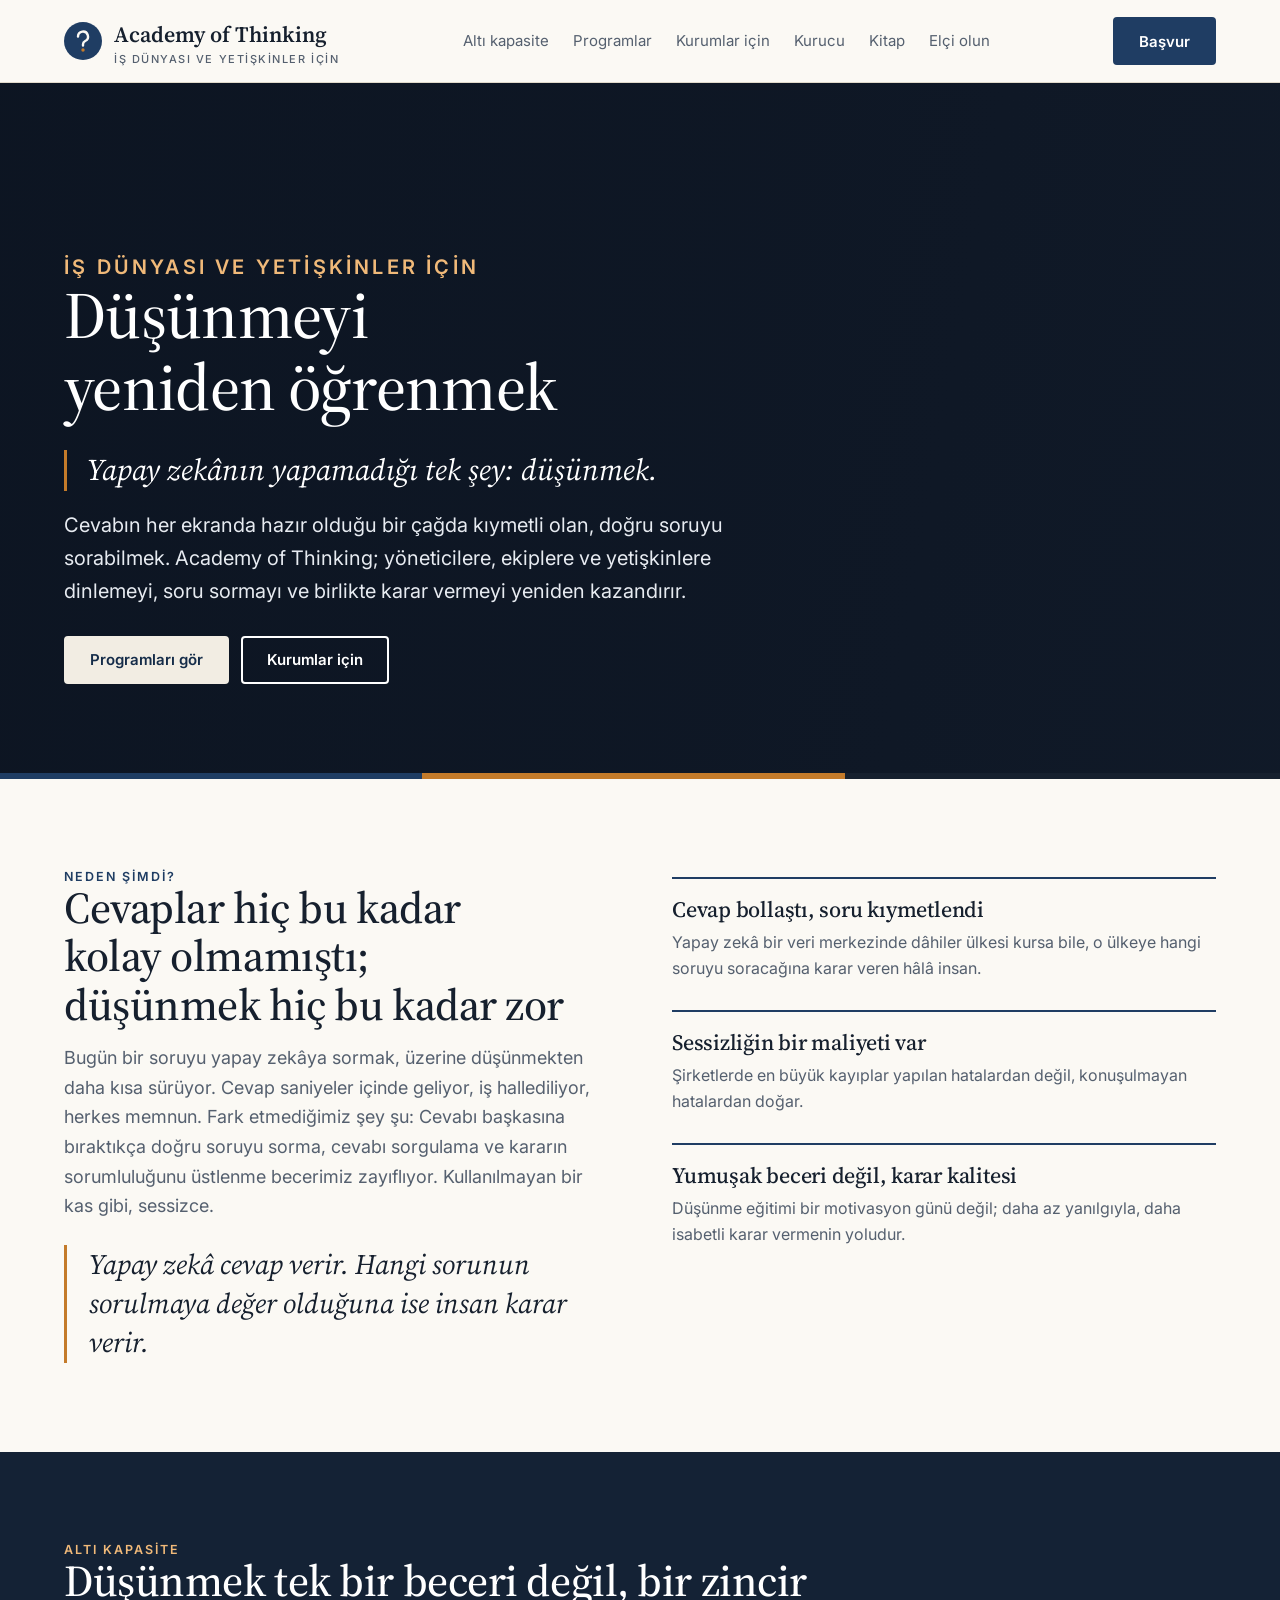
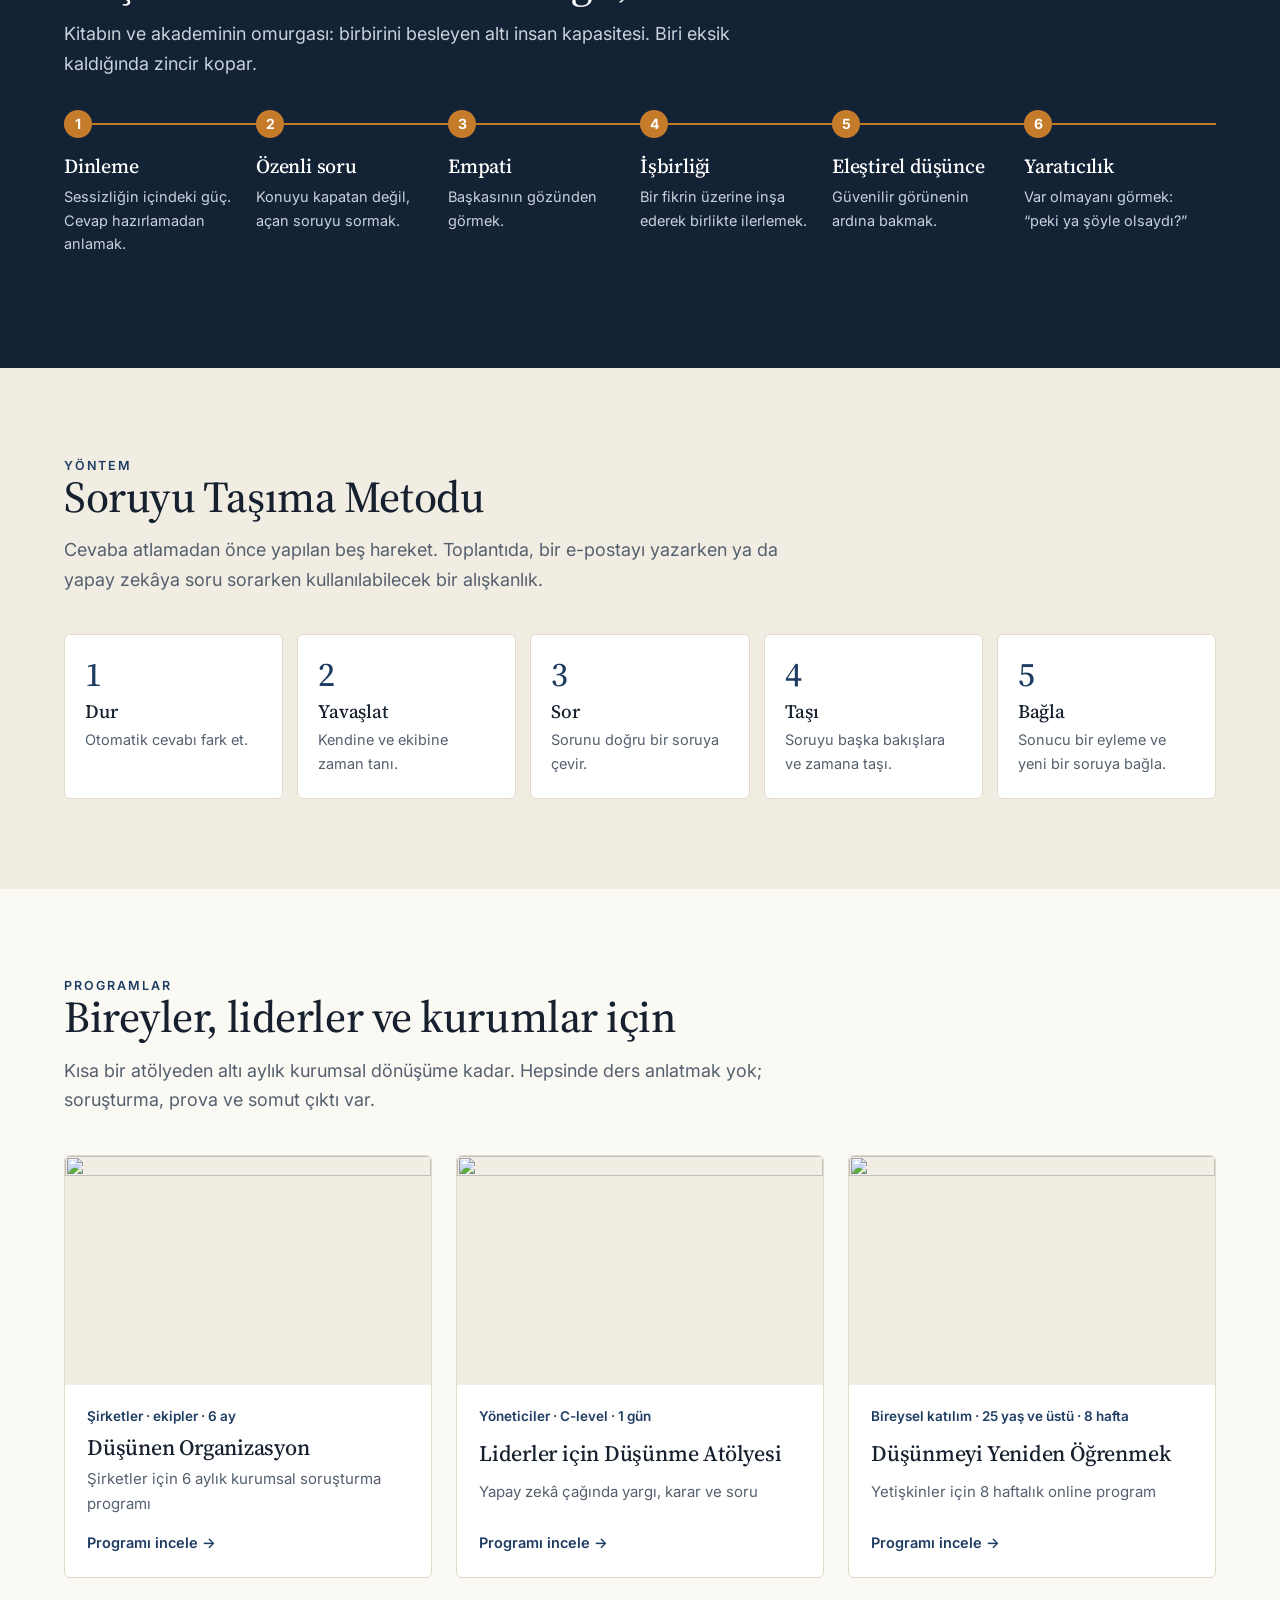
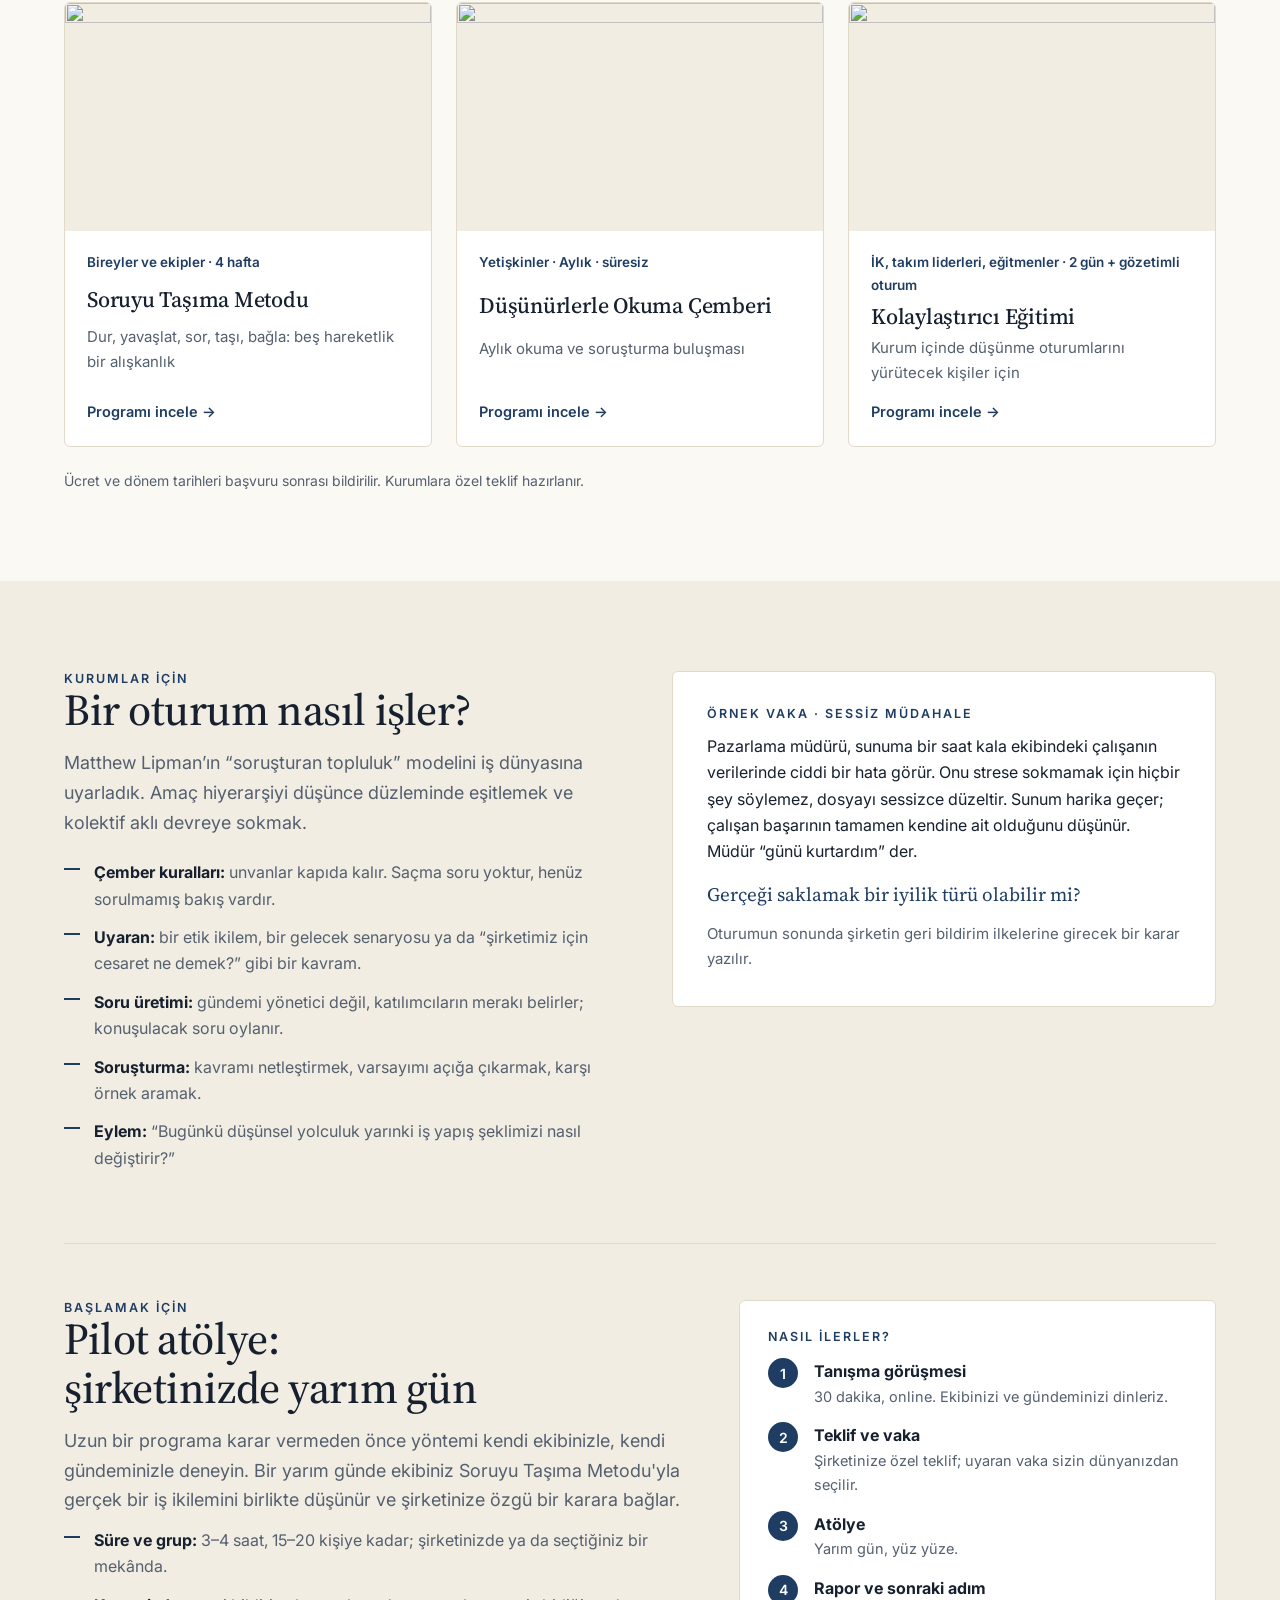
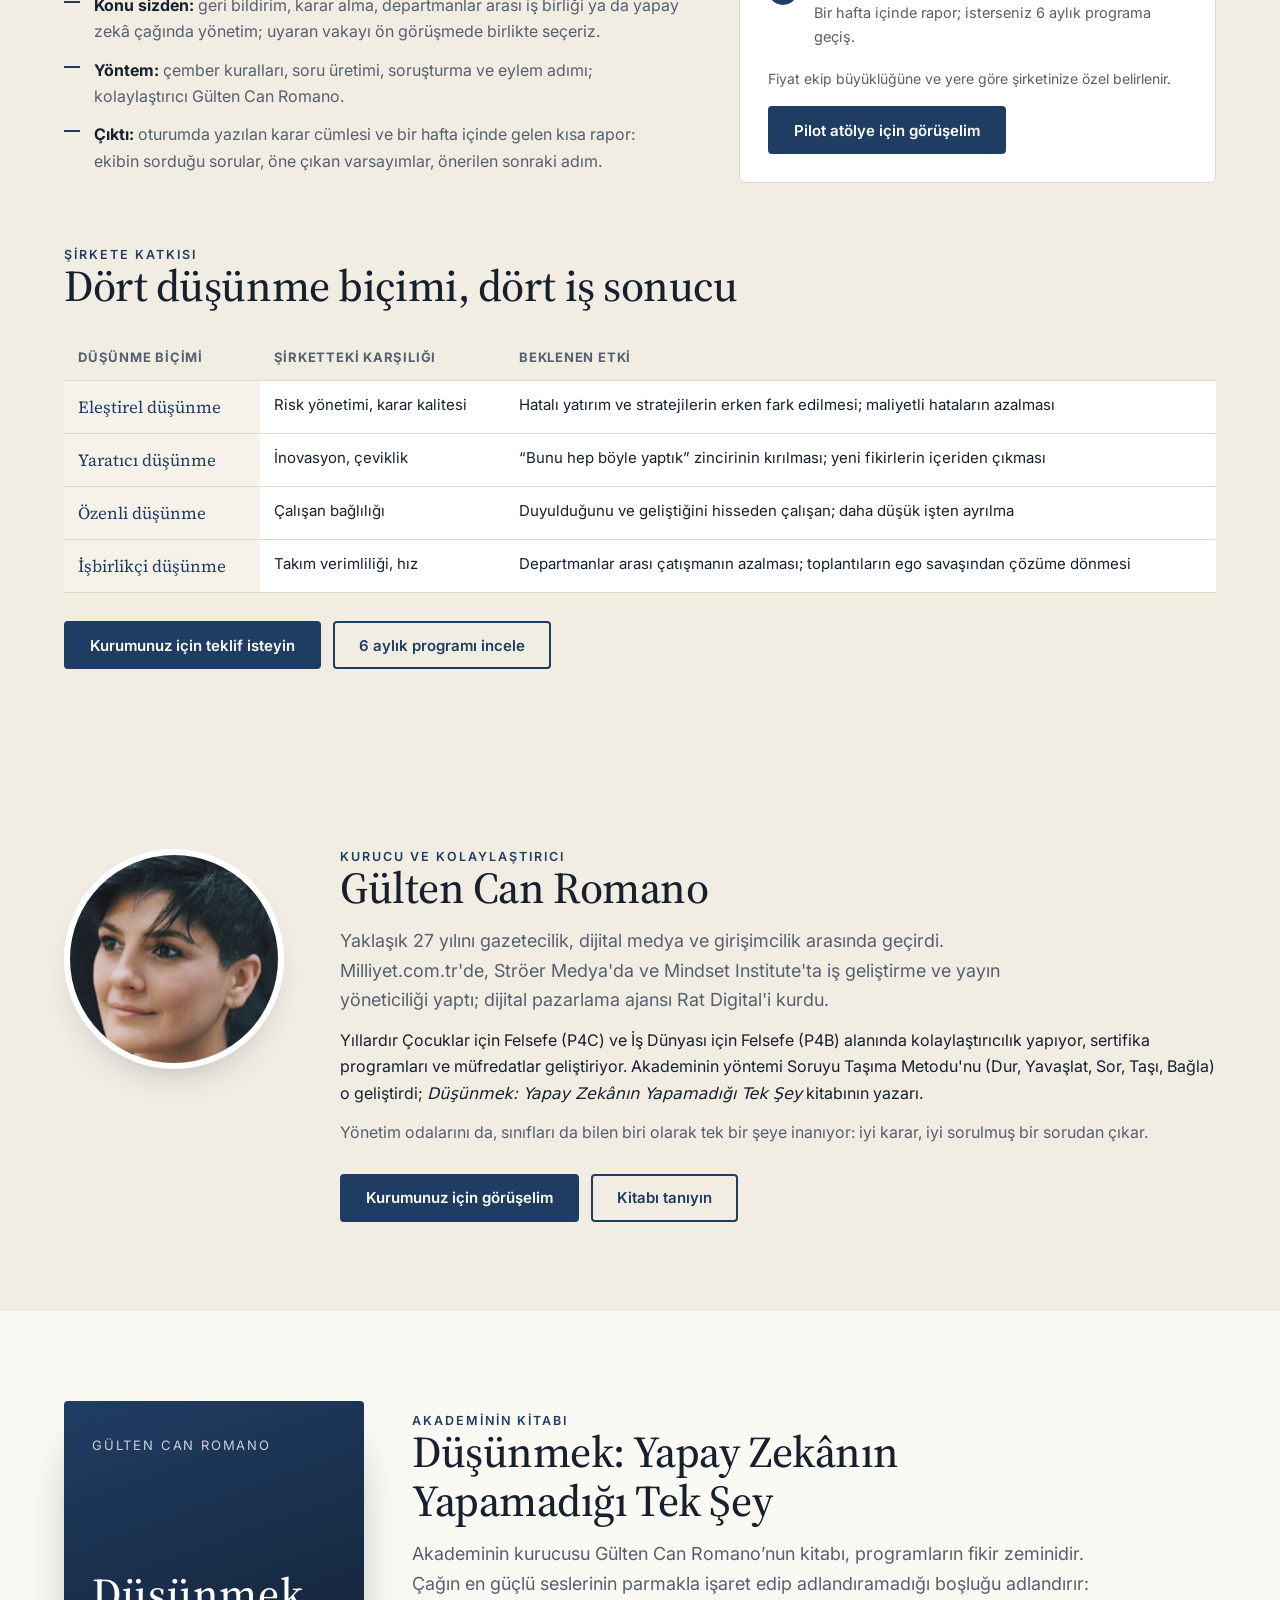
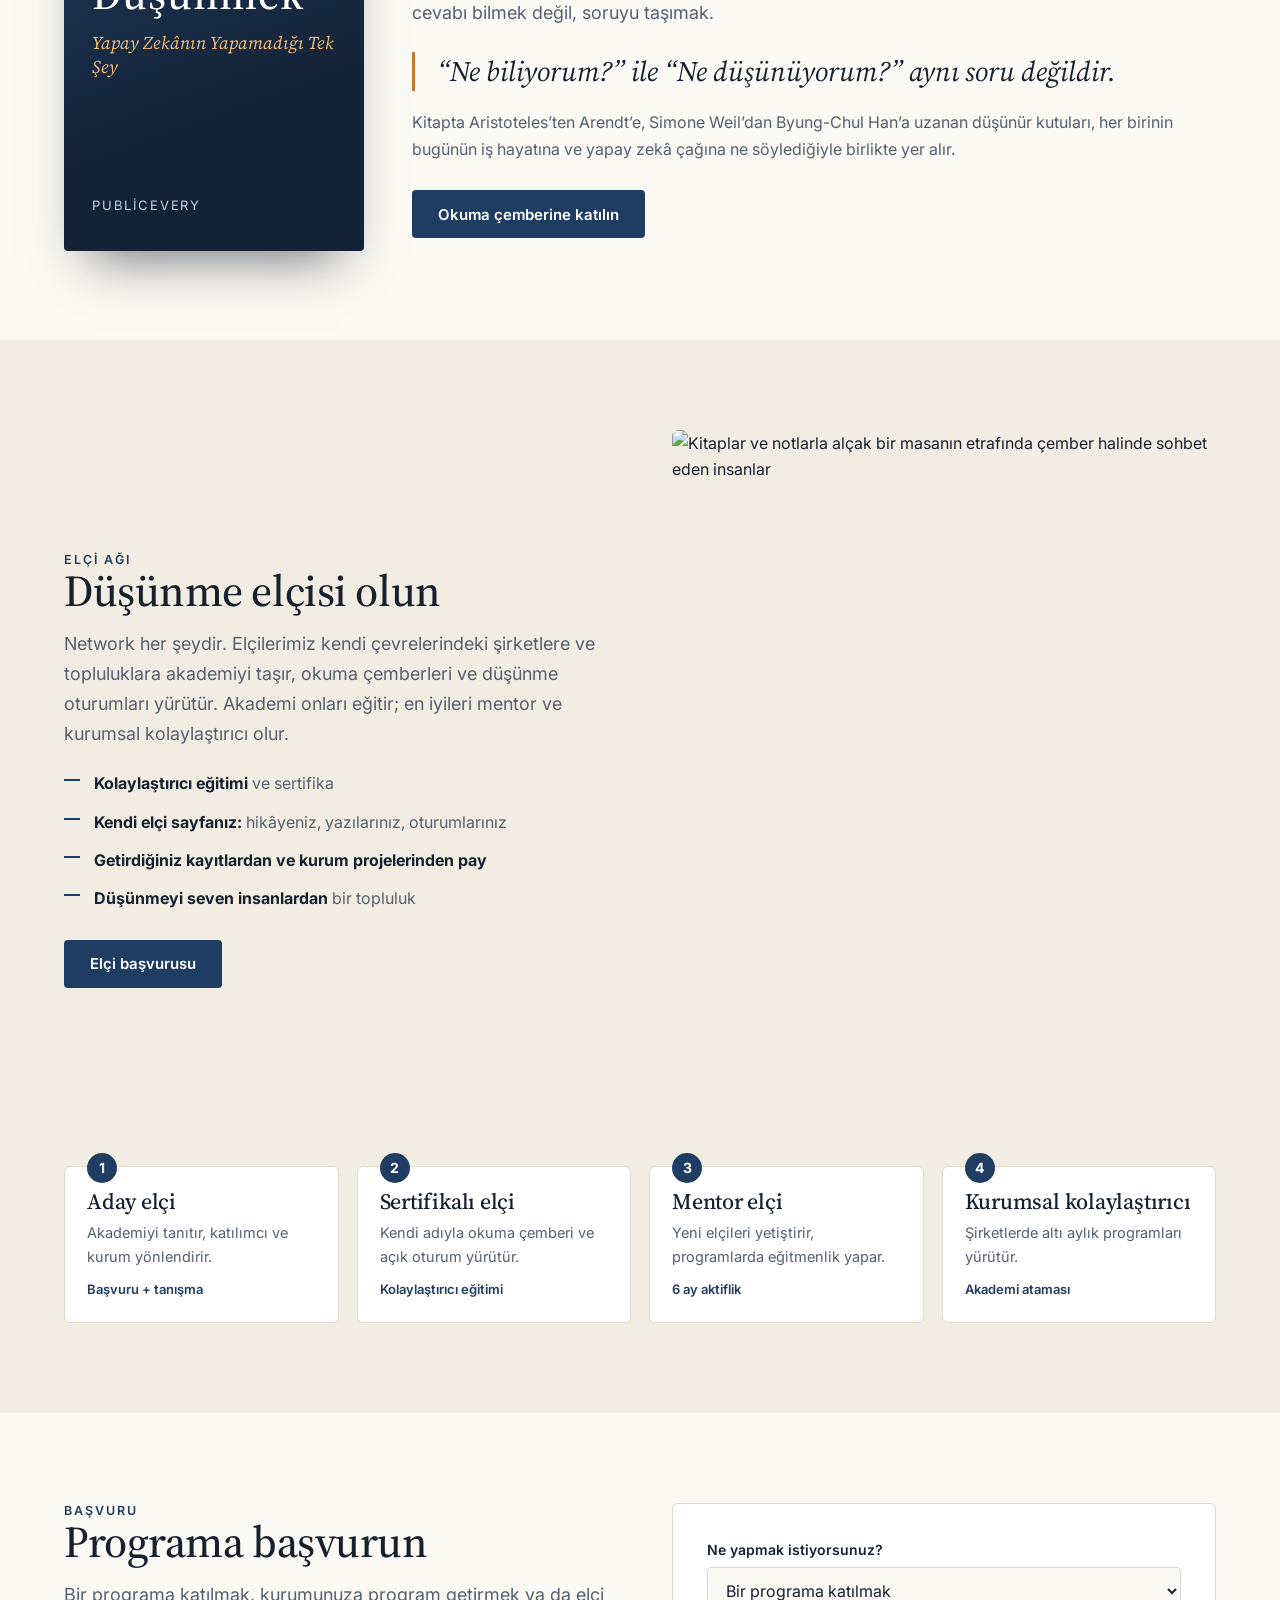
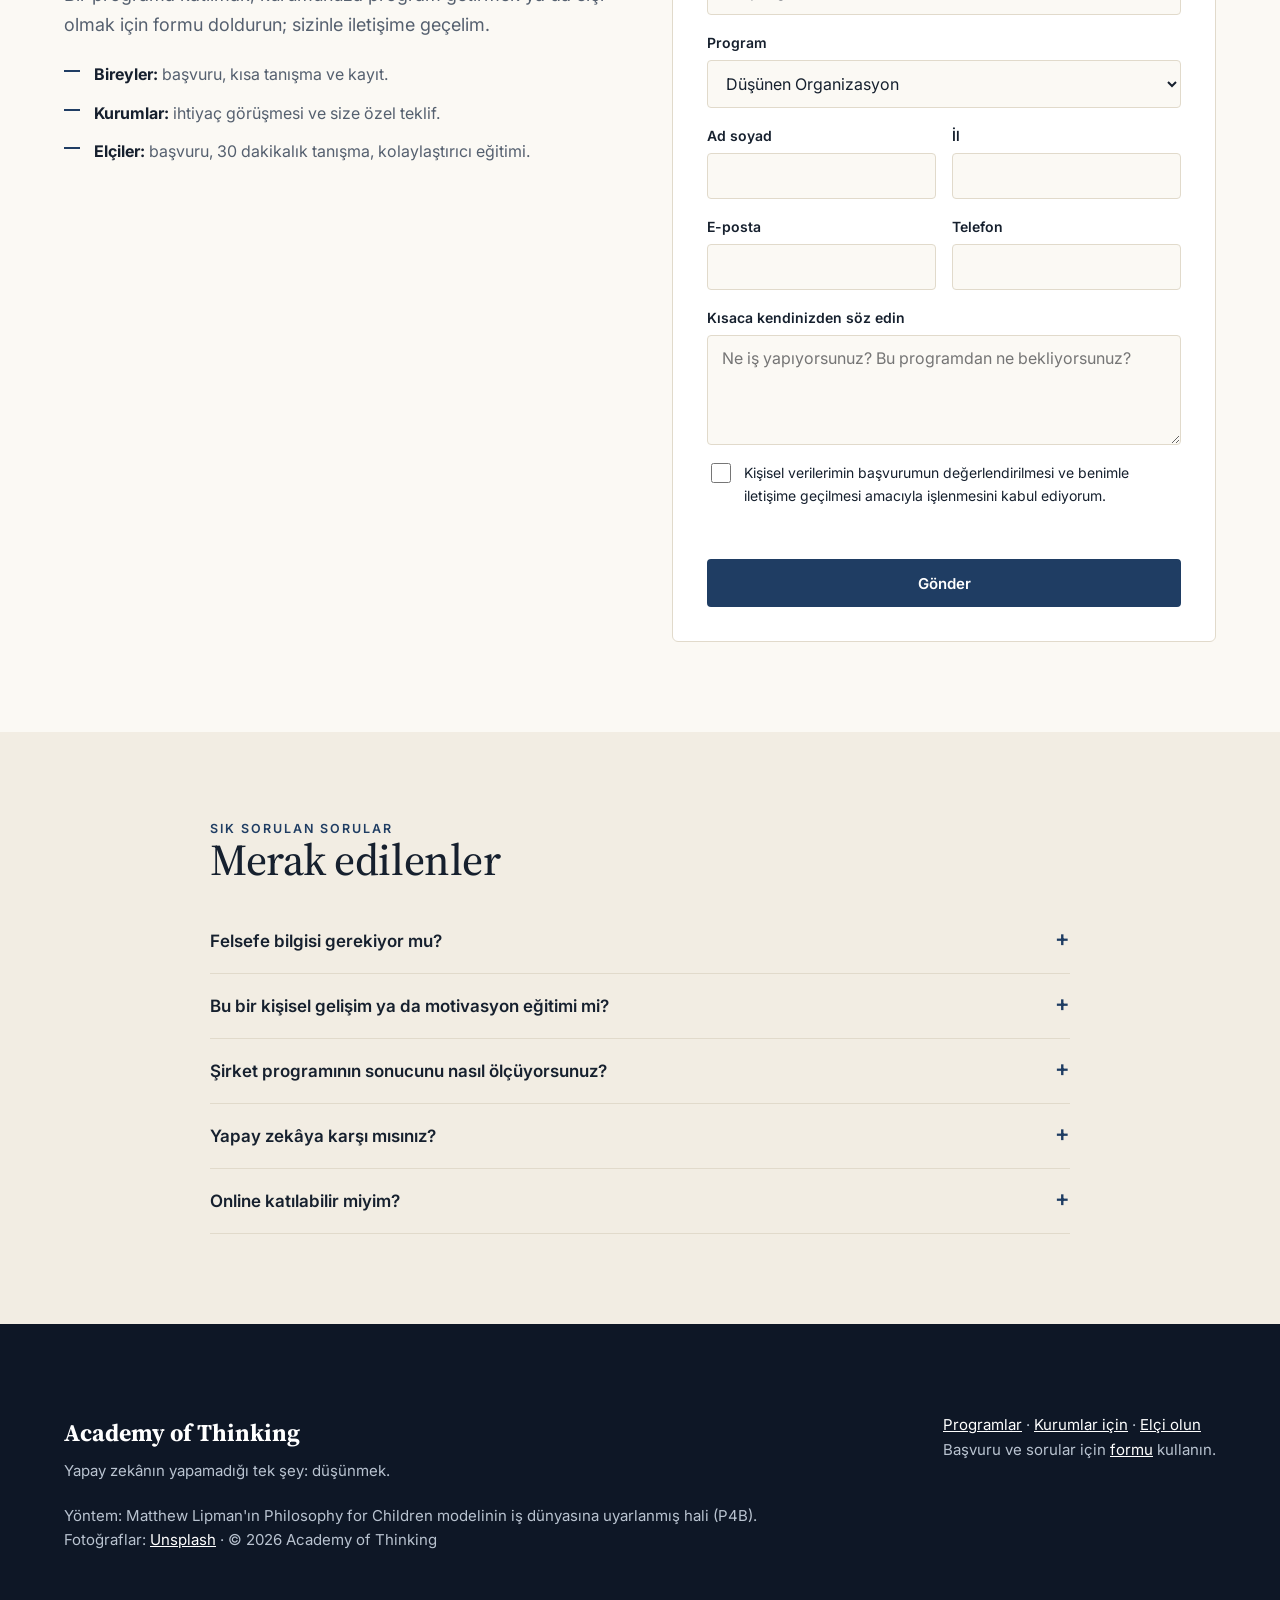
==== commit b536a3a7: "Neden şimdi bölümü yeniden yazıldı Co-Authored-By: Claude Opus 5.5 <noreply@anthropic.com> Claude-Se" ====
--- a/index.html
+++ b/index.html
@@ -22,9 +22,9 @@
 
 <section class="band"><div class="wrap split" style="align-items:start">
 <div><p class="kicker">Neden şimdi?</p>
-<h2>Bilmek bir stoktur; düşünmek bir kas</h2>
-<p class="lead">Kimse bir sabah “bugün düşünmeyeceğim” demez. Cevap hazır, iş halloldu, herkes memnun. Düşünmeyi bırakmak gürültüsüz olur; insan kendini hızlı ve üretken hisseder. Ama kullanılmayan her kas gibi o da körelir.</p>
-<p class="quote">Makine her şeyi biliyor, ama soruyu taşıyamıyor.</p></div>
+<h2>Cevaplar hiç bu kadar kolay olmamıştı; düşünmek hiç bu kadar zor</h2>
+<p class="lead">Bugün bir soruyu yapay zekâya sormak, üzerine düşünmekten daha kısa sürüyor. Cevap saniyeler içinde geliyor, iş hallediliyor, herkes memnun. Fark etmediğimiz şey şu: Cevabı başkasına bıraktıkça doğru soruyu sorma, cevabı sorgulama ve kararın sorumluluğunu üstlenme becerimiz zayıflıyor. Kullanılmayan bir kas gibi, sessizce.</p>
+<p class="quote">Yapay zekâ cevap verir. Hangi sorunun sorulmaya değer olduğuna ise insan karar verir.</p></div>
 <div class="three" style="grid-template-columns:minmax(0,1fr);margin-top:8px">
 <article><h3>Cevap bollaştı, soru kıymetlendi</h3><p>Yapay zekâ bir veri merkezinde dâhiler ülkesi kursa bile, o ülkeye hangi soruyu soracağına karar veren hâlâ insan.</p></article>
 <article><h3>Sessizliğin bir maliyeti var</h3><p>Şirketlerde en büyük kayıplar yapılan hatalardan değil, konuşulmayan hatalardan doğar.</p></article>
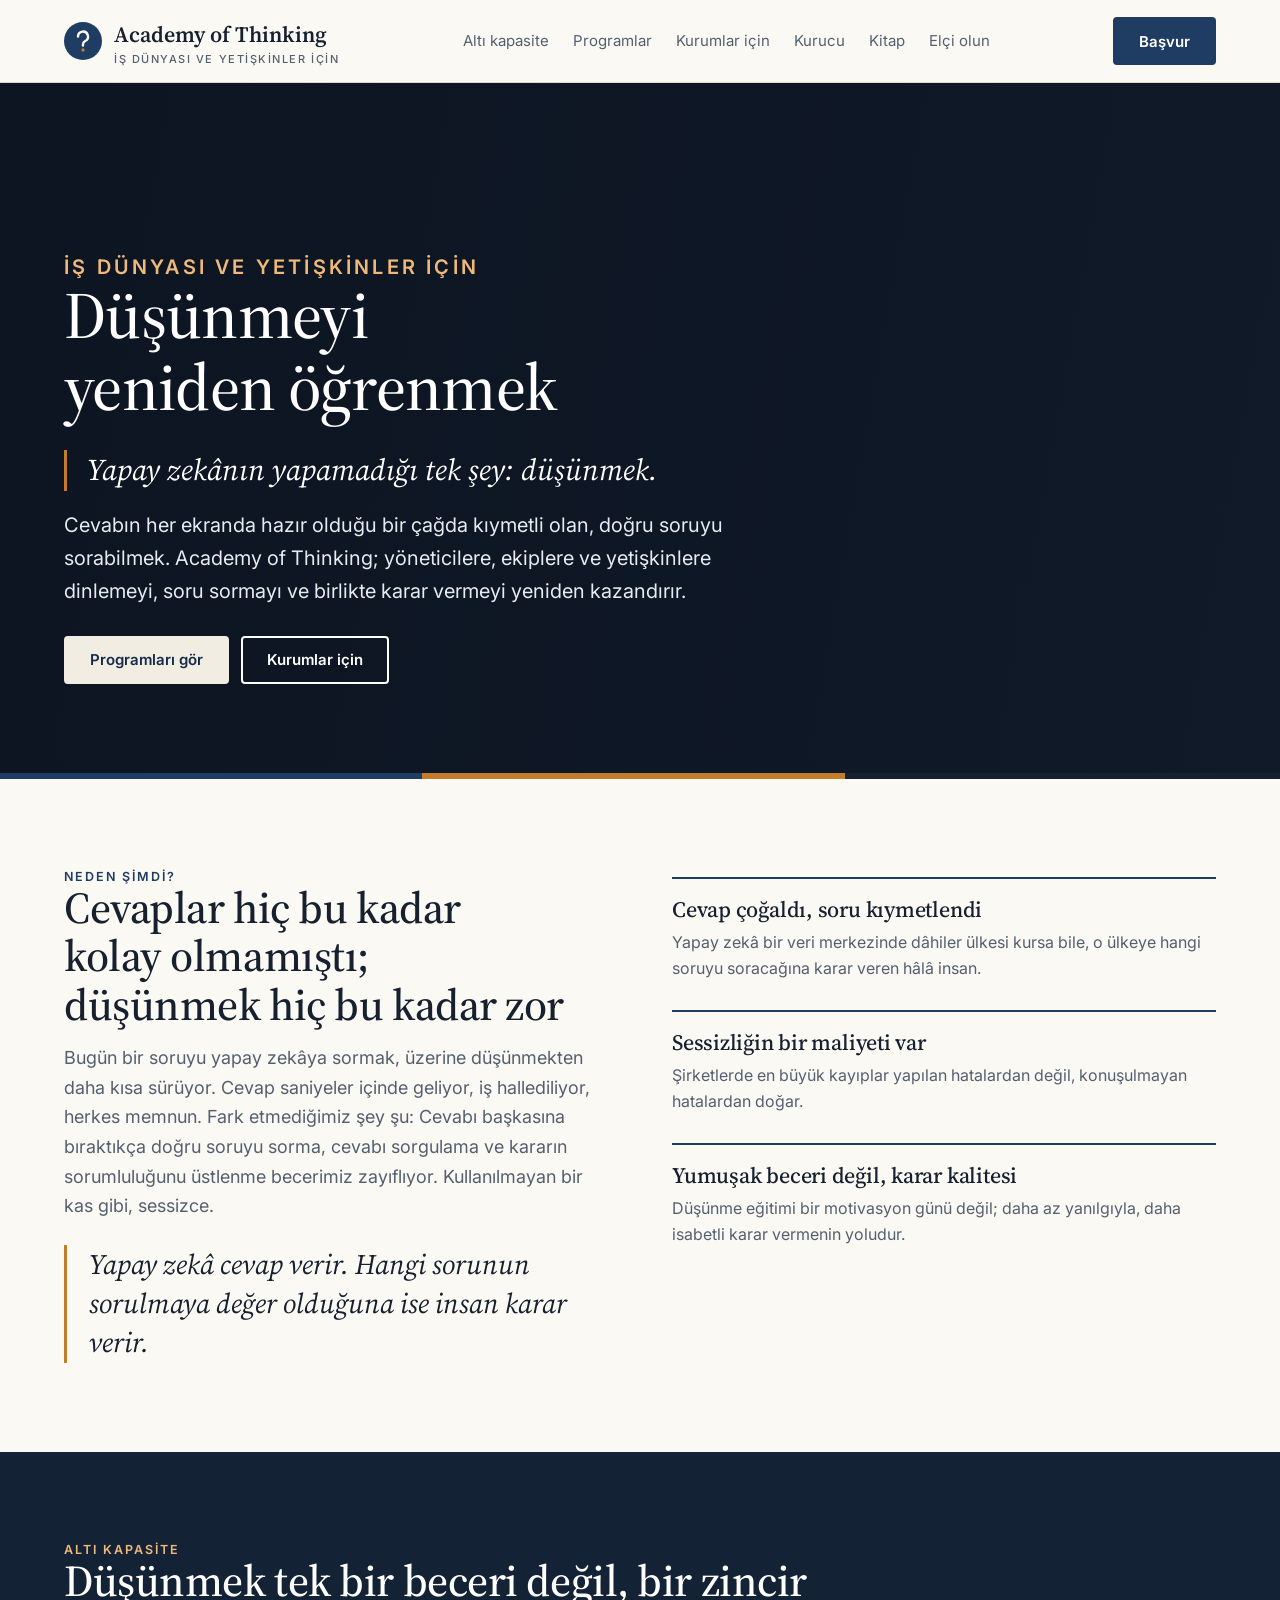
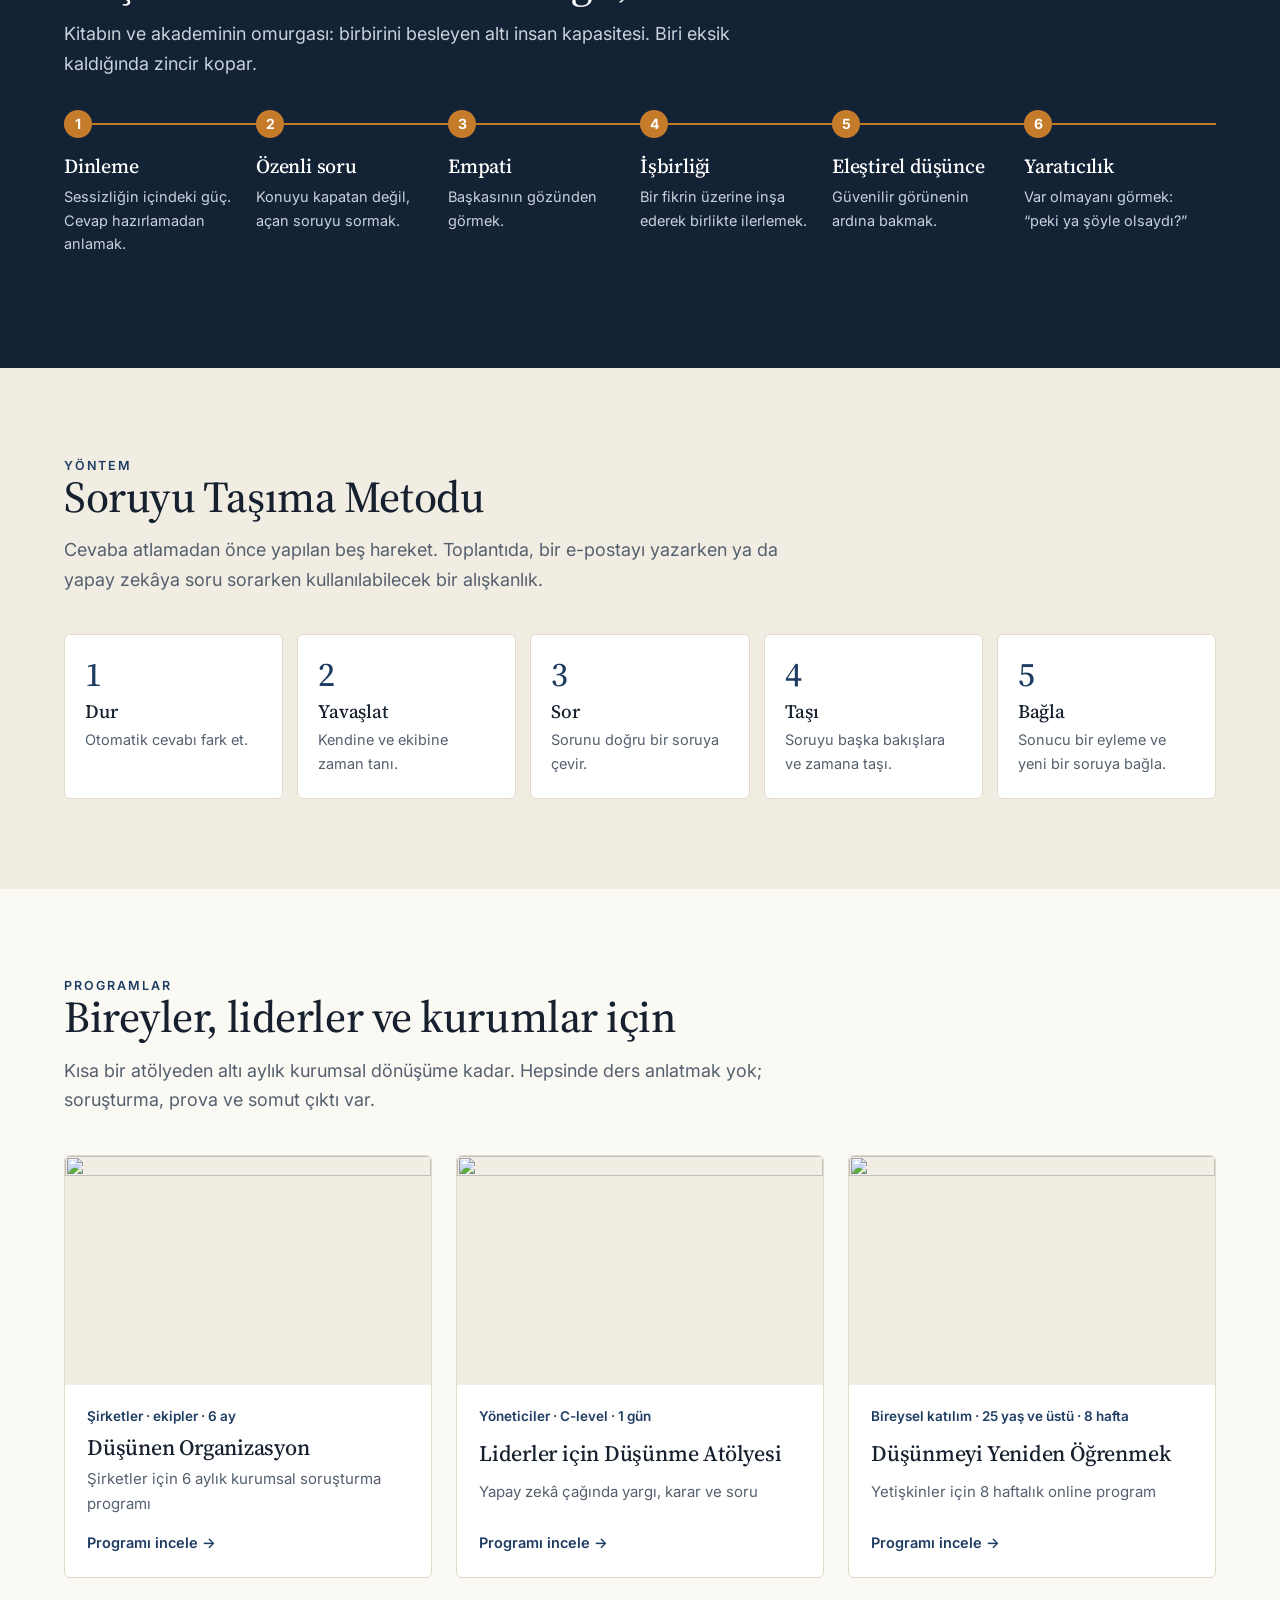
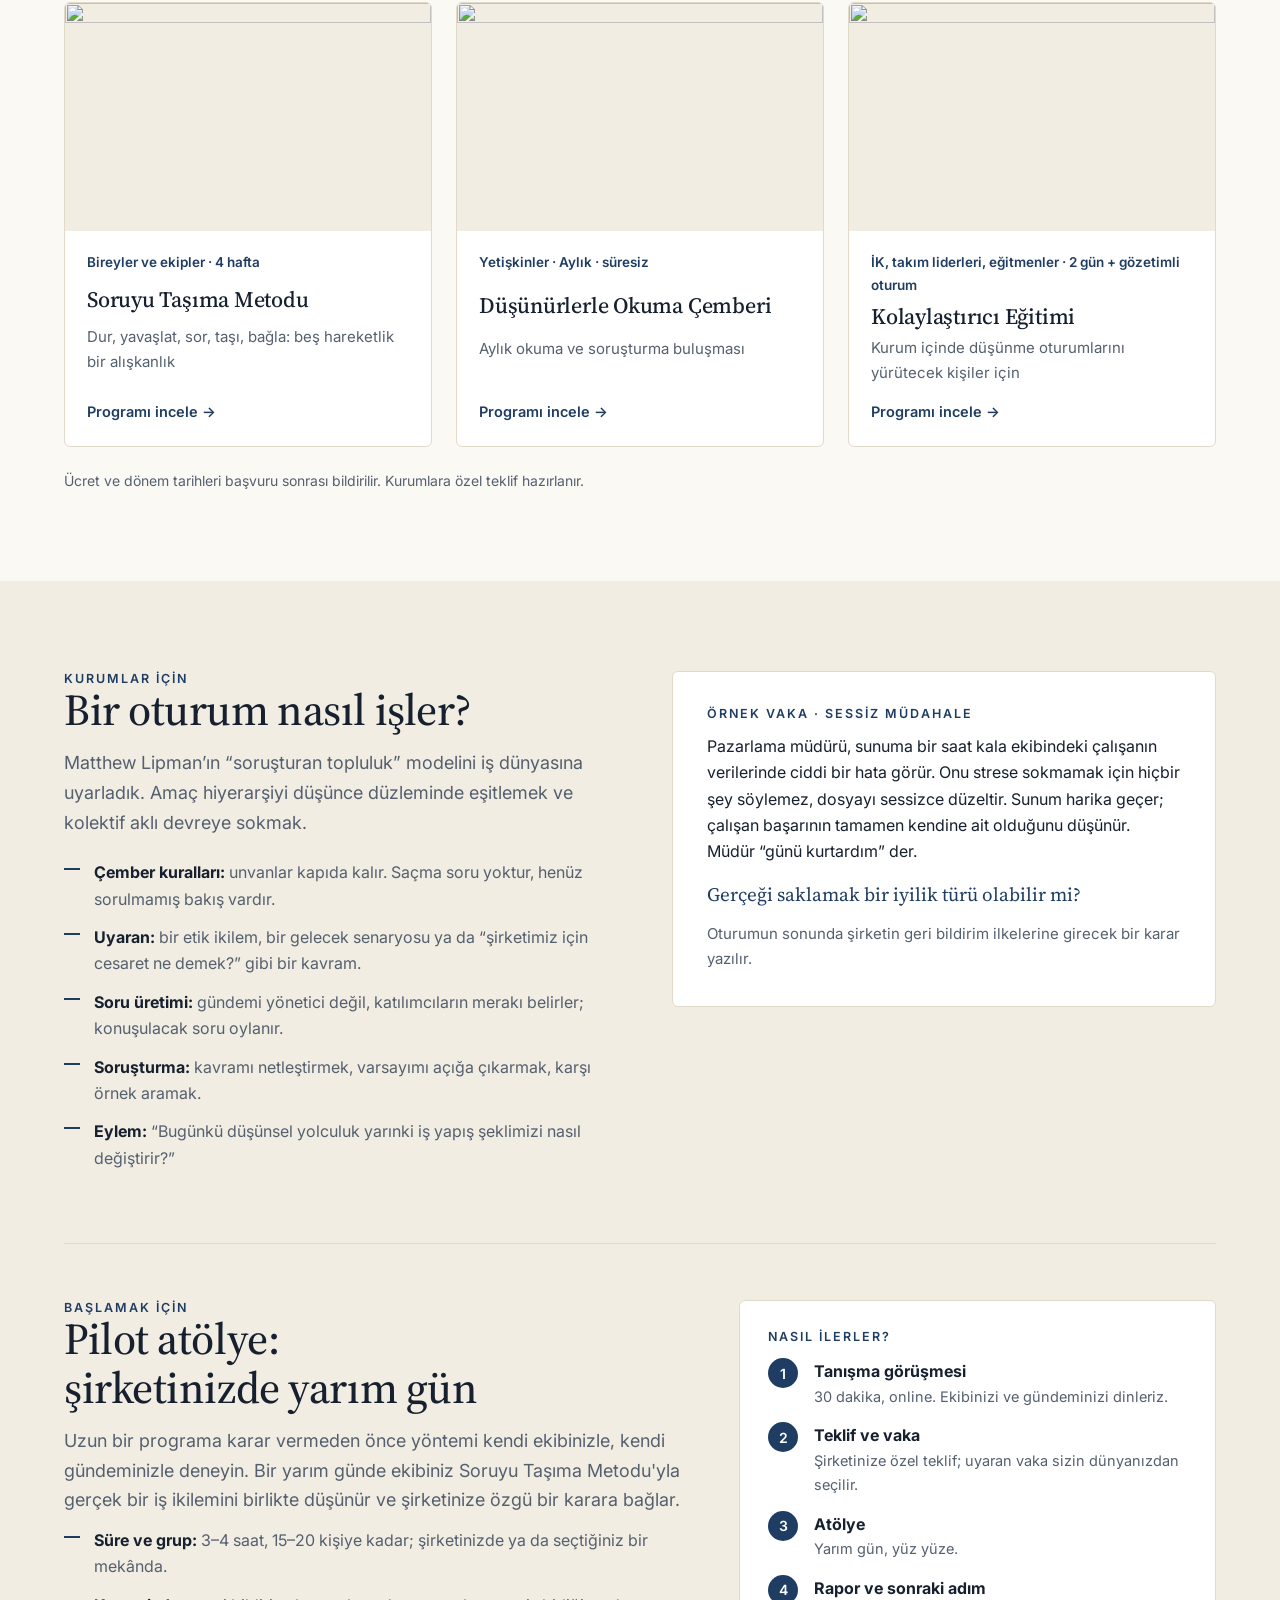
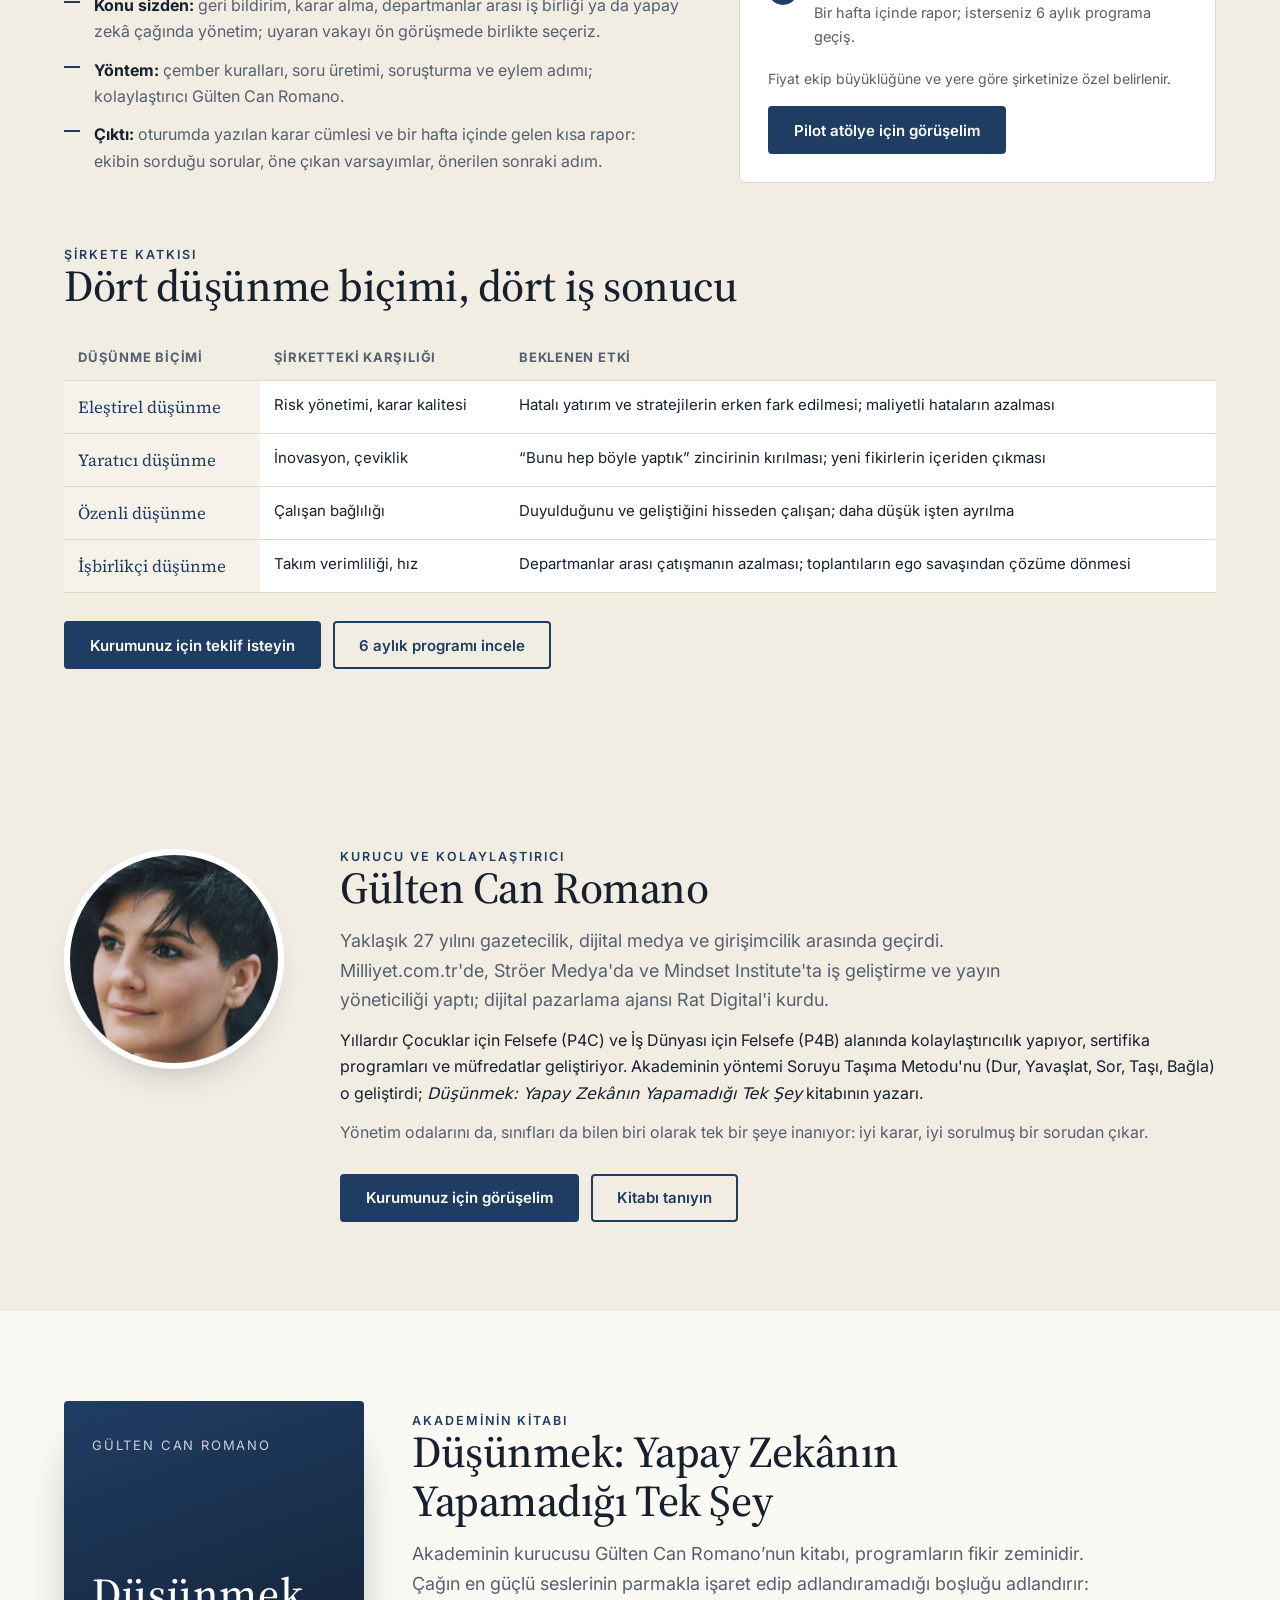
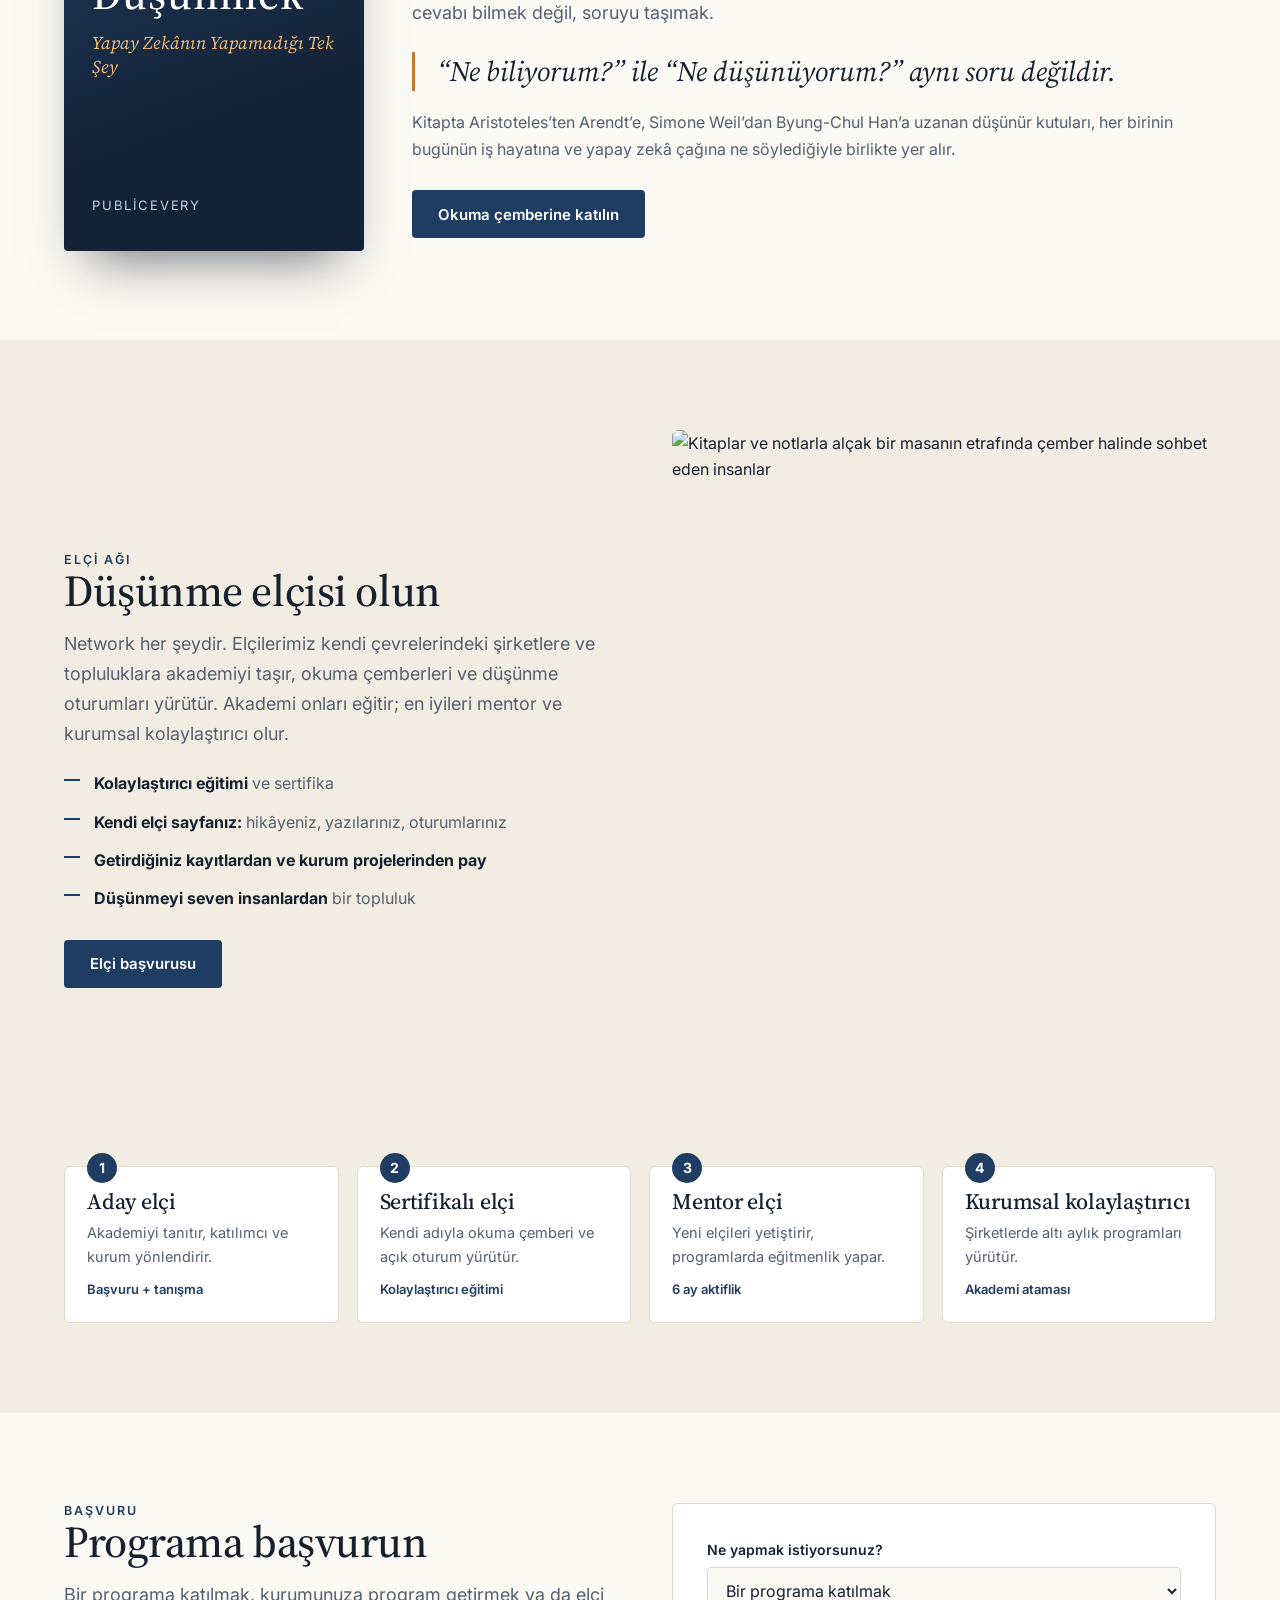
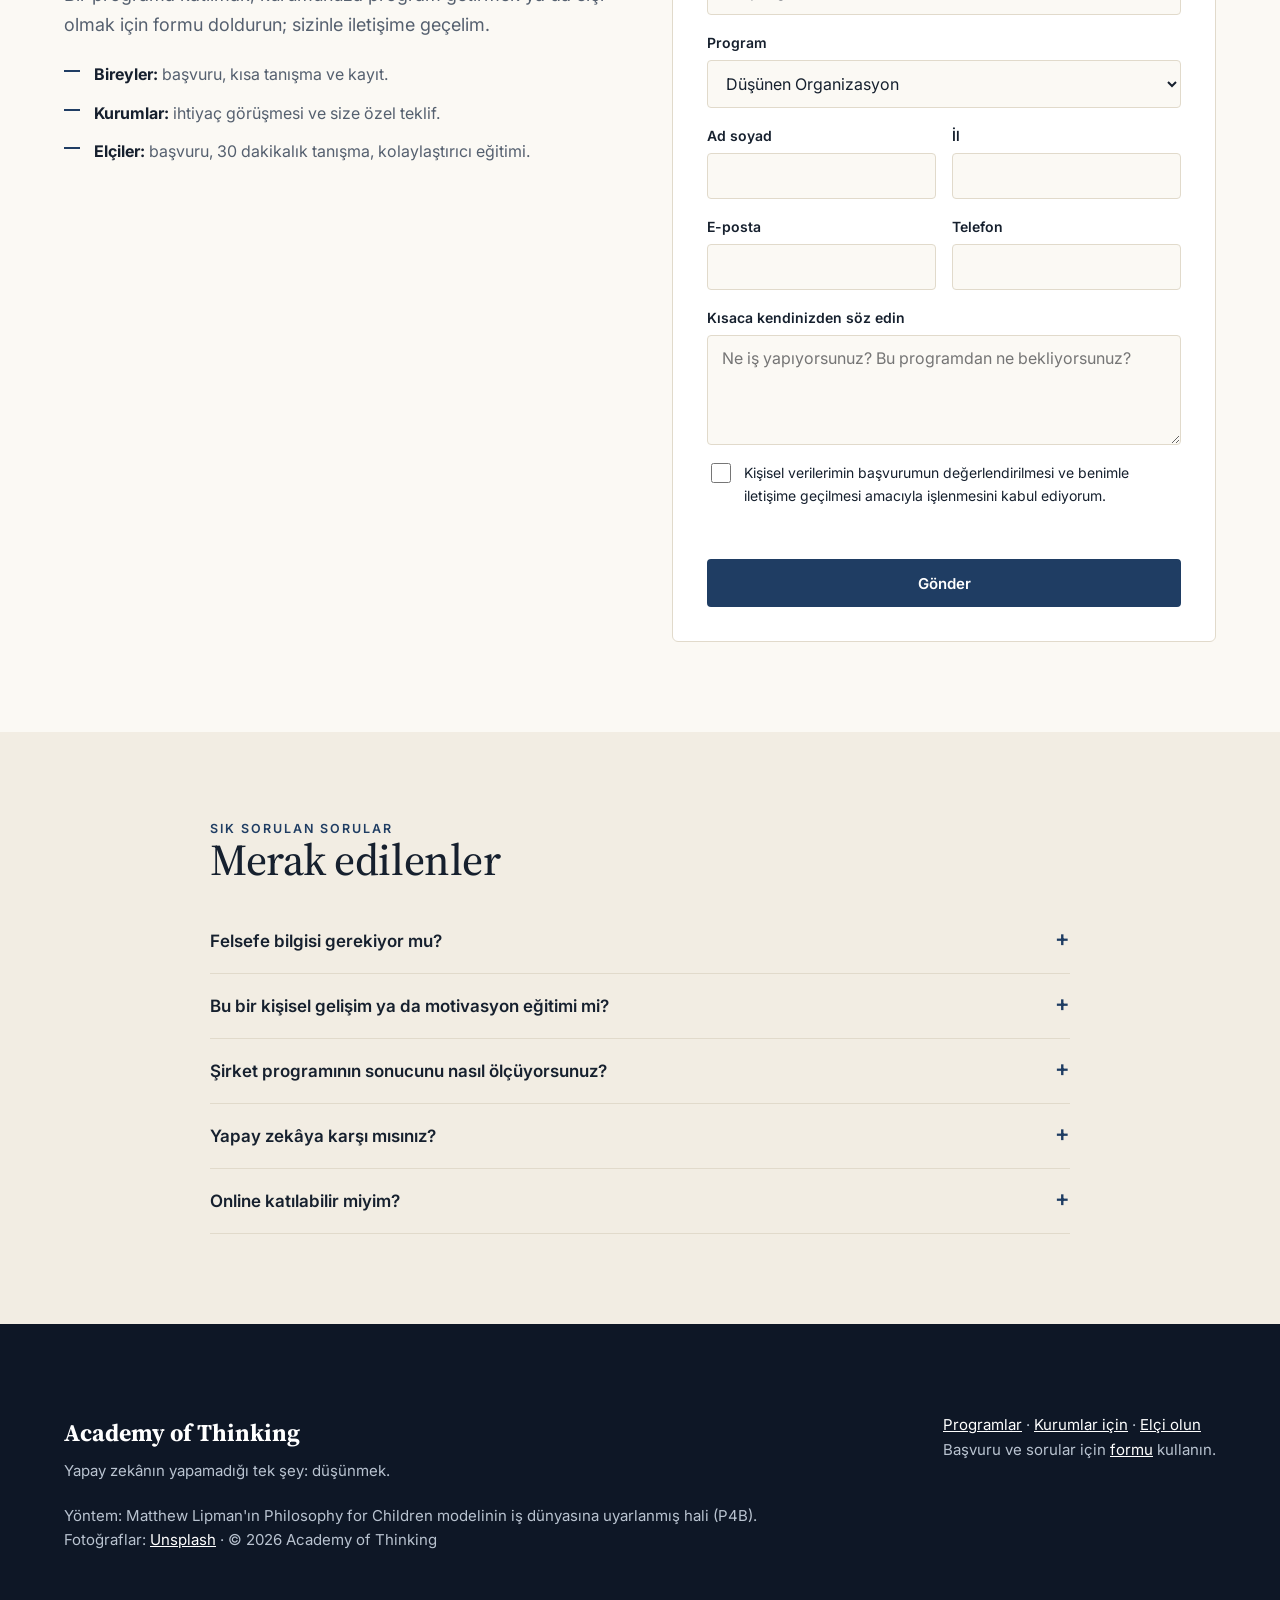
==== commit 8d22a545: "Başlık: Cevap çoğaldı, soru kıymetlendi Co-Authored-By: Claude Opus 5.5 <noreply@anthropic.com> Clau" ====
--- a/index.html
+++ b/index.html
@@ -26,7 +26,7 @@
 <p class="lead">Bugün bir soruyu yapay zekâya sormak, üzerine düşünmekten daha kısa sürüyor. Cevap saniyeler içinde geliyor, iş hallediliyor, herkes memnun. Fark etmediğimiz şey şu: Cevabı başkasına bıraktıkça doğru soruyu sorma, cevabı sorgulama ve kararın sorumluluğunu üstlenme becerimiz zayıflıyor. Kullanılmayan bir kas gibi, sessizce.</p>
 <p class="quote">Yapay zekâ cevap verir. Hangi sorunun sorulmaya değer olduğuna ise insan karar verir.</p></div>
 <div class="three" style="grid-template-columns:minmax(0,1fr);margin-top:8px">
-<article><h3>Cevap bollaştı, soru kıymetlendi</h3><p>Yapay zekâ bir veri merkezinde dâhiler ülkesi kursa bile, o ülkeye hangi soruyu soracağına karar veren hâlâ insan.</p></article>
+<article><h3>Cevap çoğaldı, soru kıymetlendi</h3><p>Yapay zekâ bir veri merkezinde dâhiler ülkesi kursa bile, o ülkeye hangi soruyu soracağına karar veren hâlâ insan.</p></article>
 <article><h3>Sessizliğin bir maliyeti var</h3><p>Şirketlerde en büyük kayıplar yapılan hatalardan değil, konuşulmayan hatalardan doğar.</p></article>
 <article><h3>Yumuşak beceri değil, karar kalitesi</h3><p>Düşünme eğitimi bir motivasyon günü değil; daha az yanılgıyla, daha isabetli karar vermenin yoludur.</p></article>
 </div></div></section>
